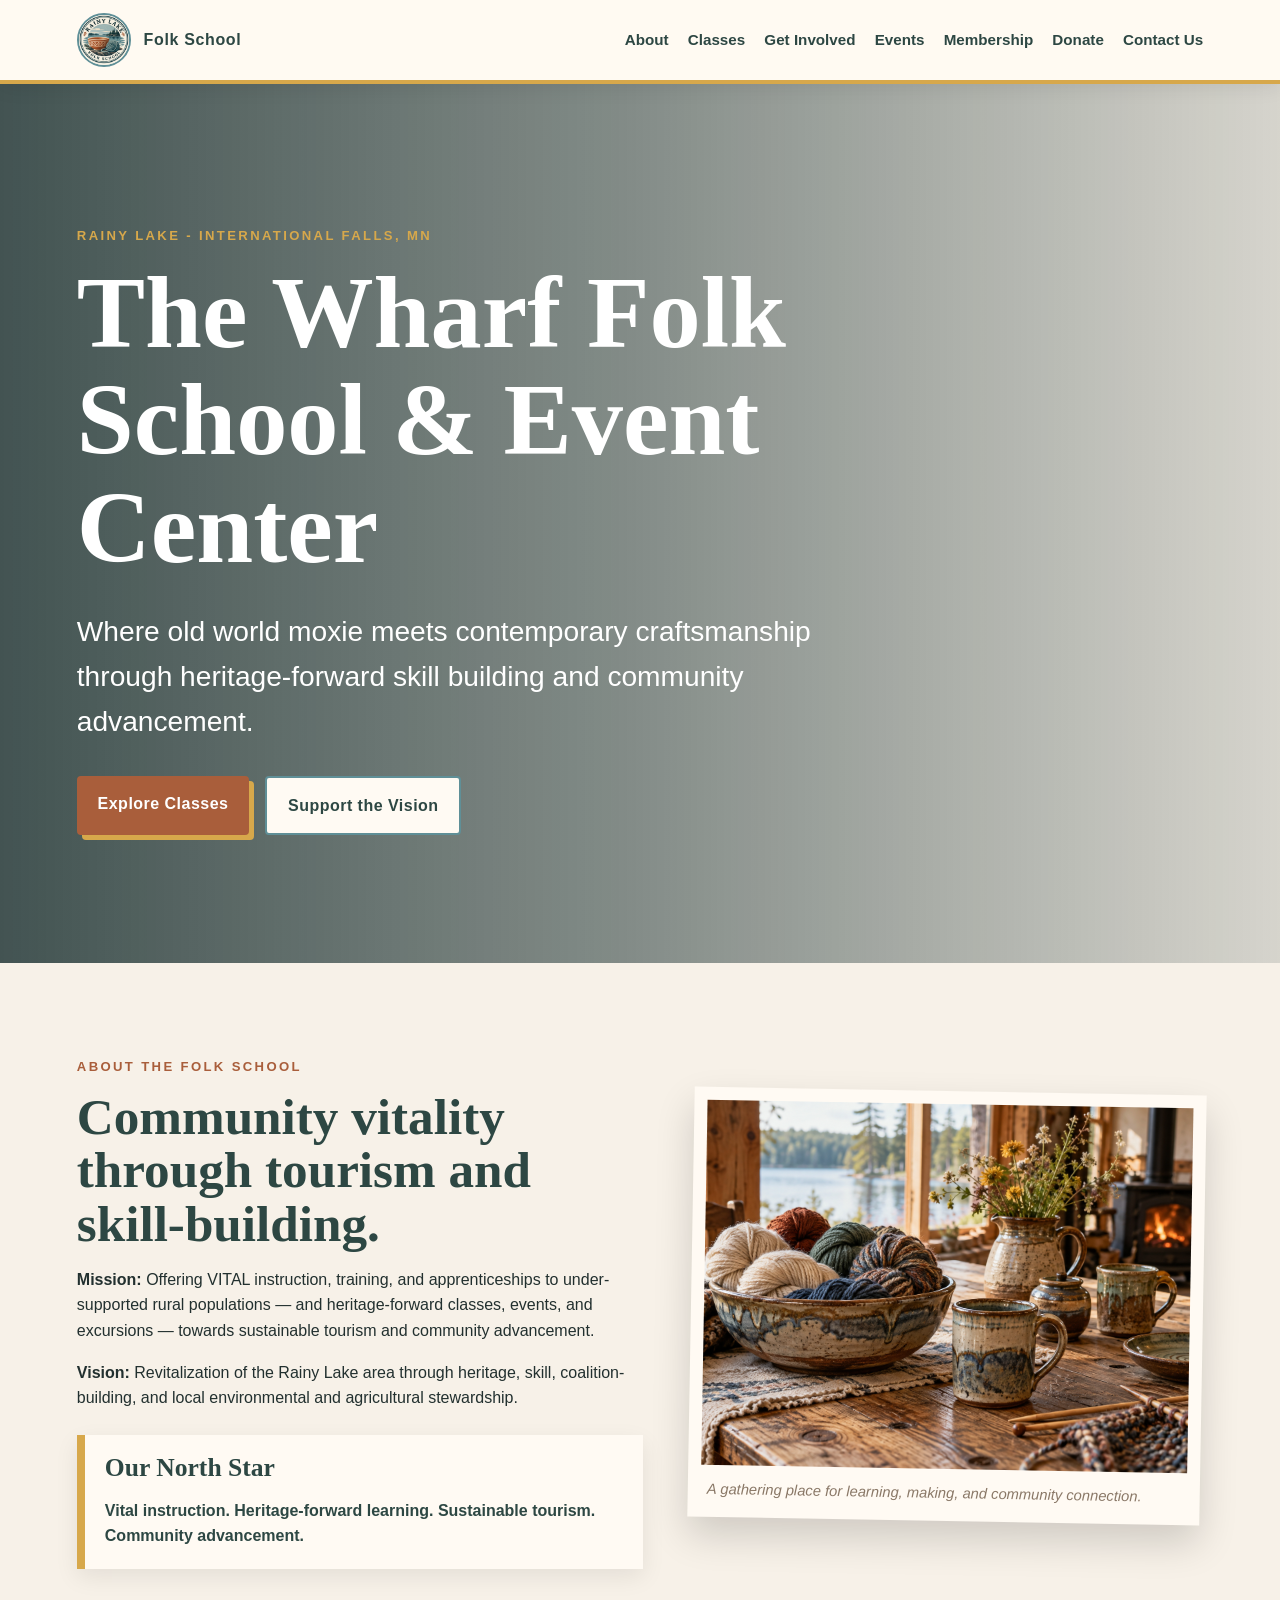
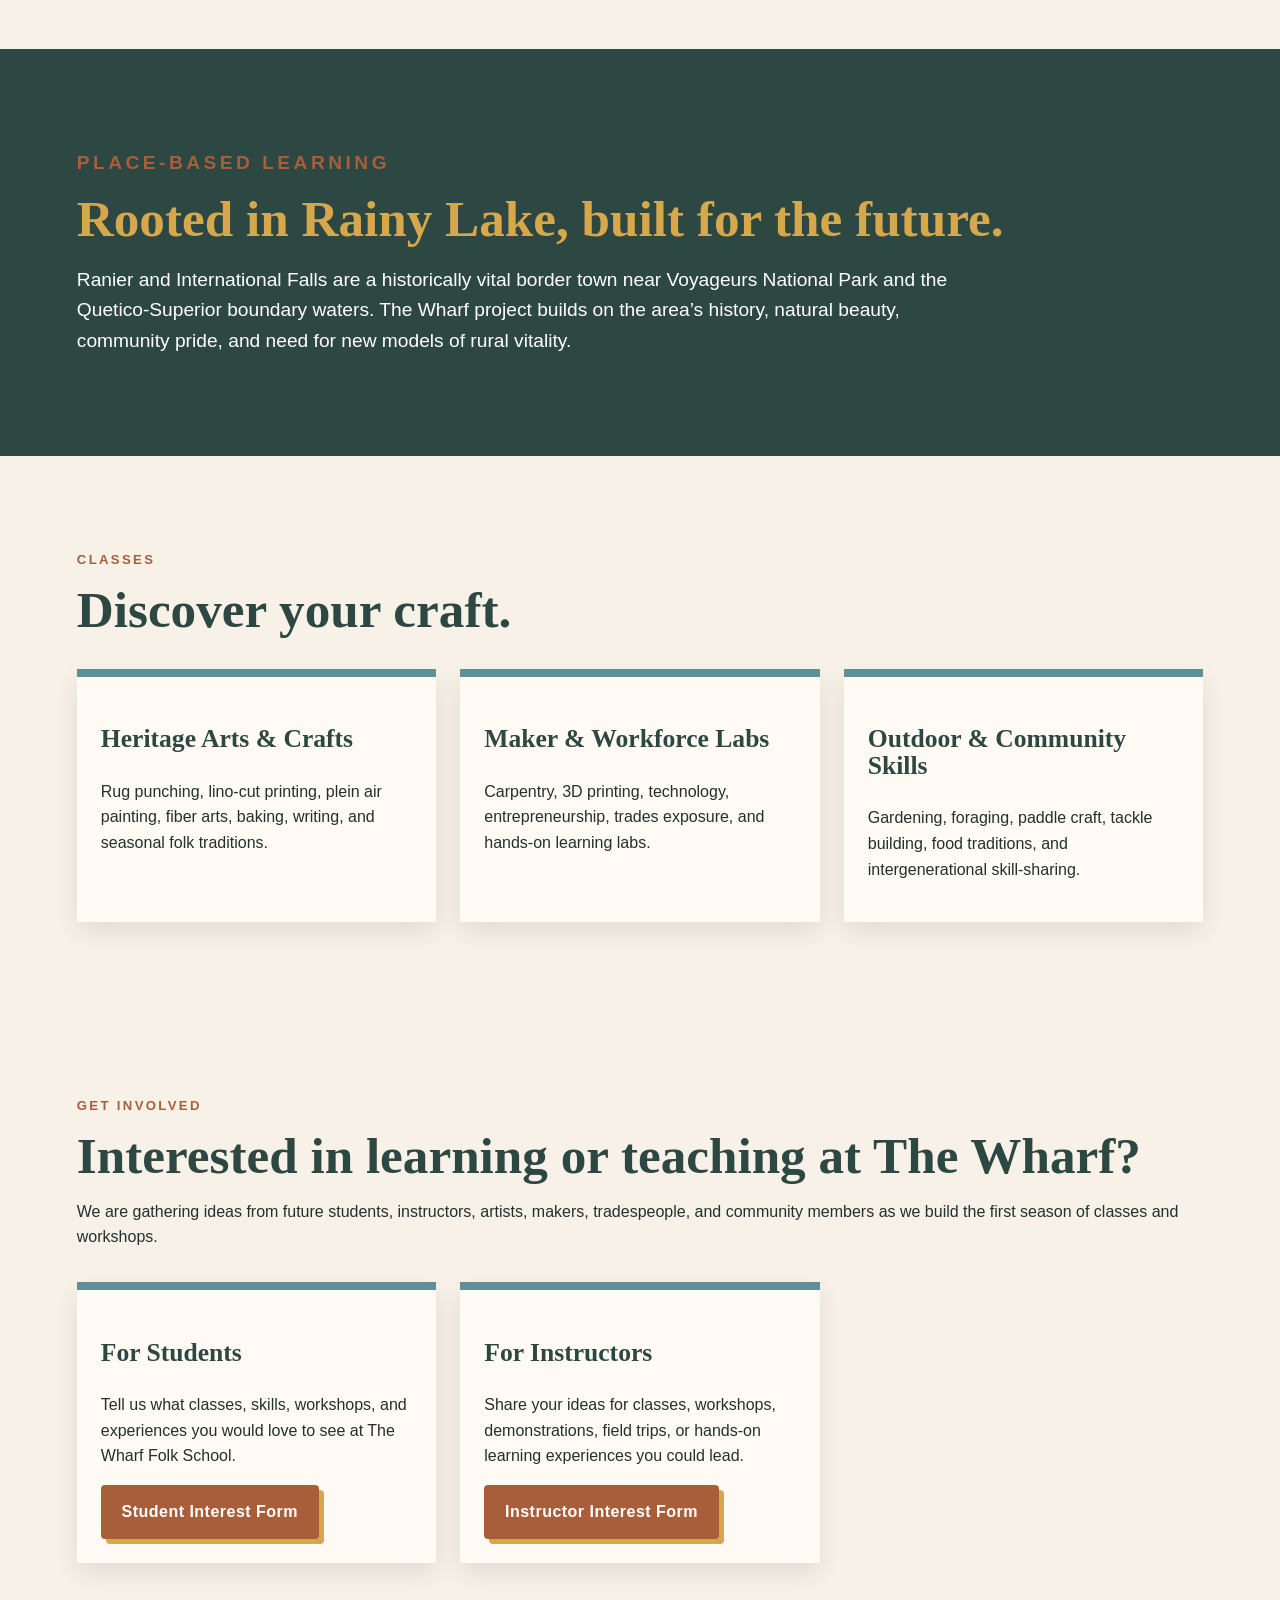
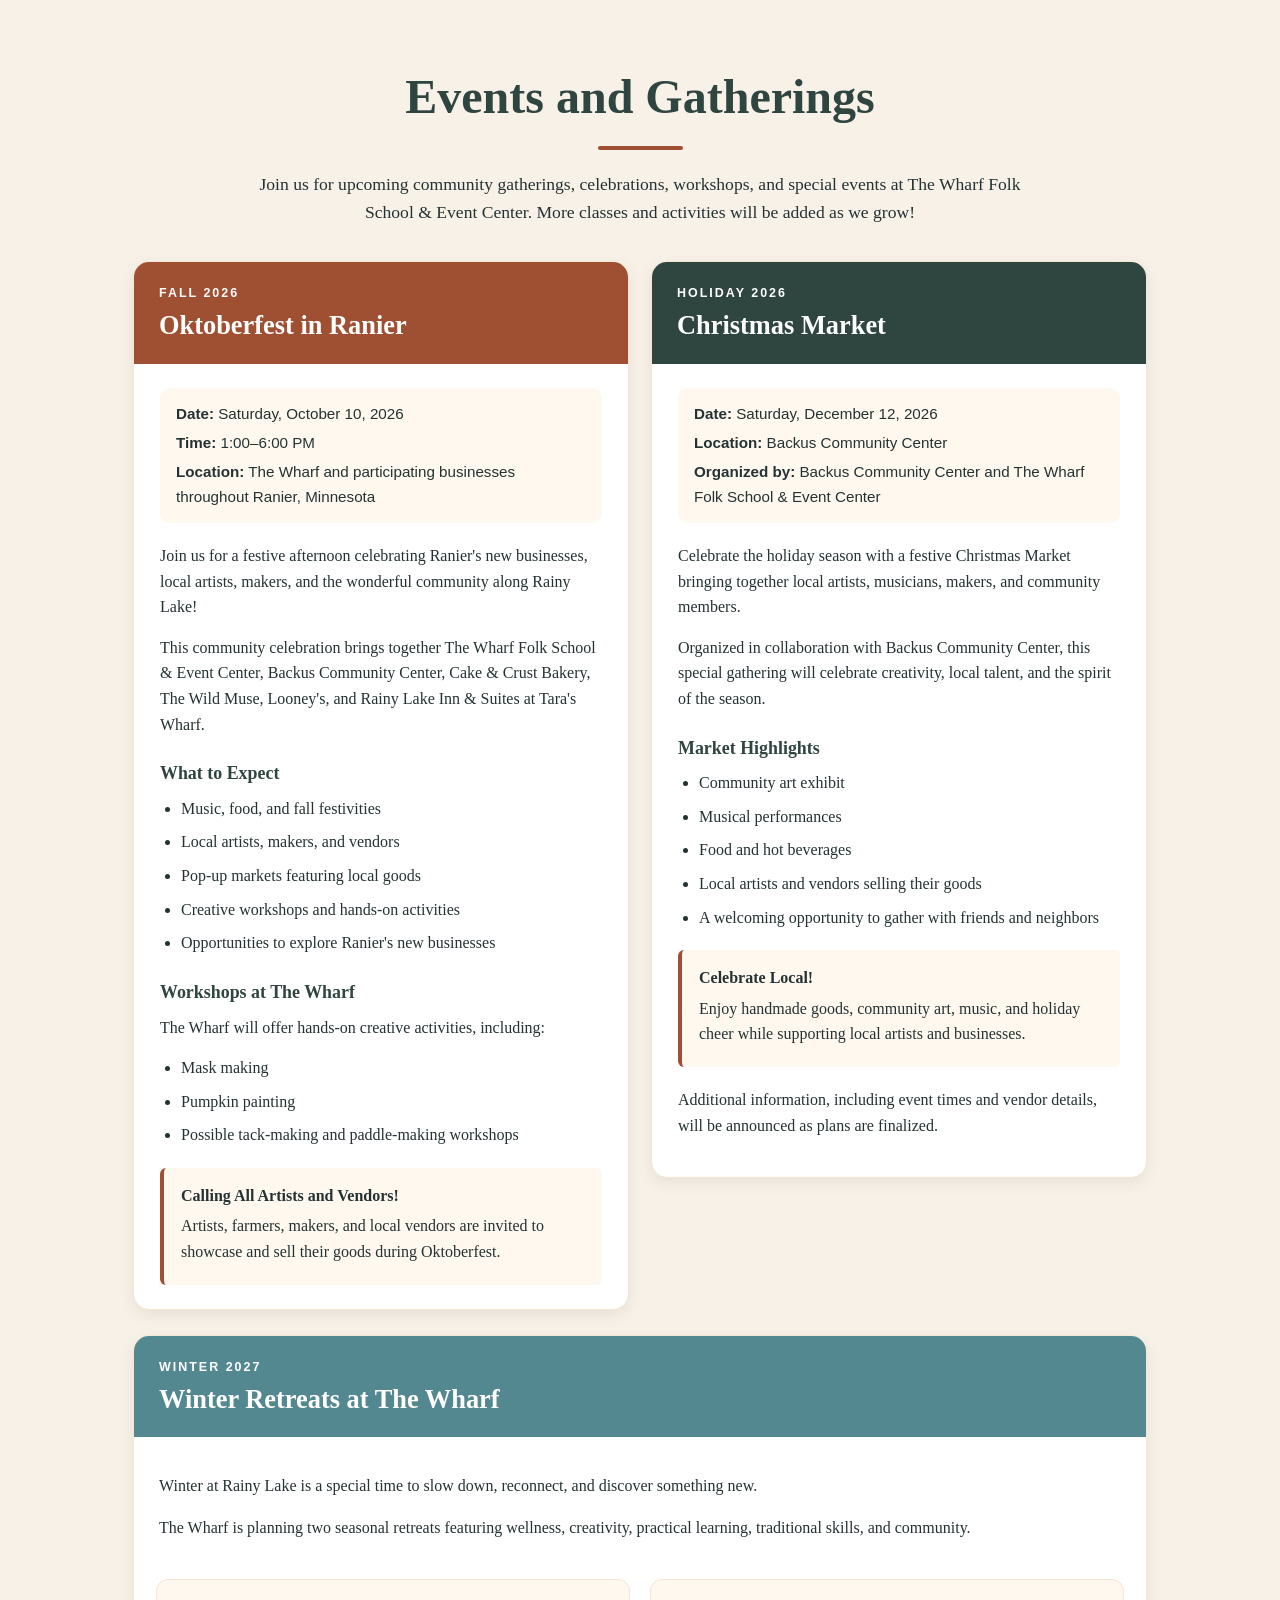
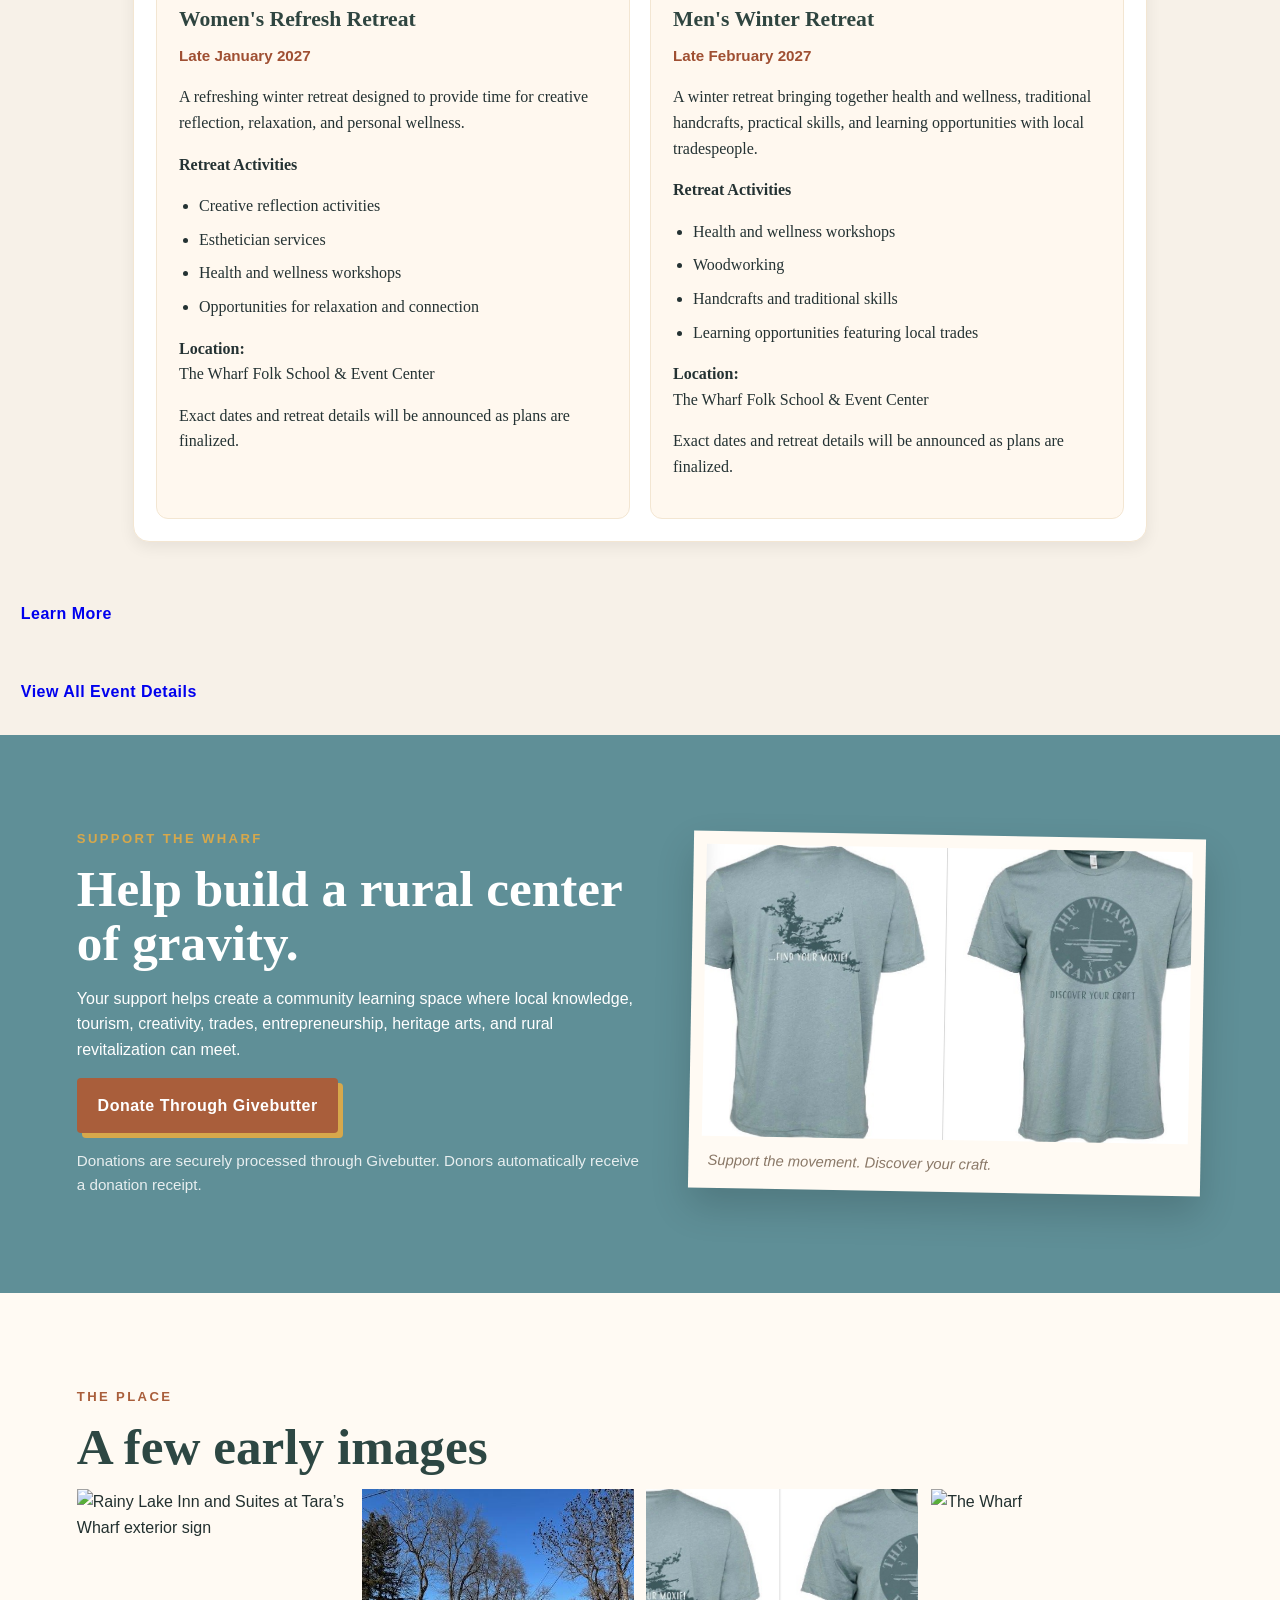
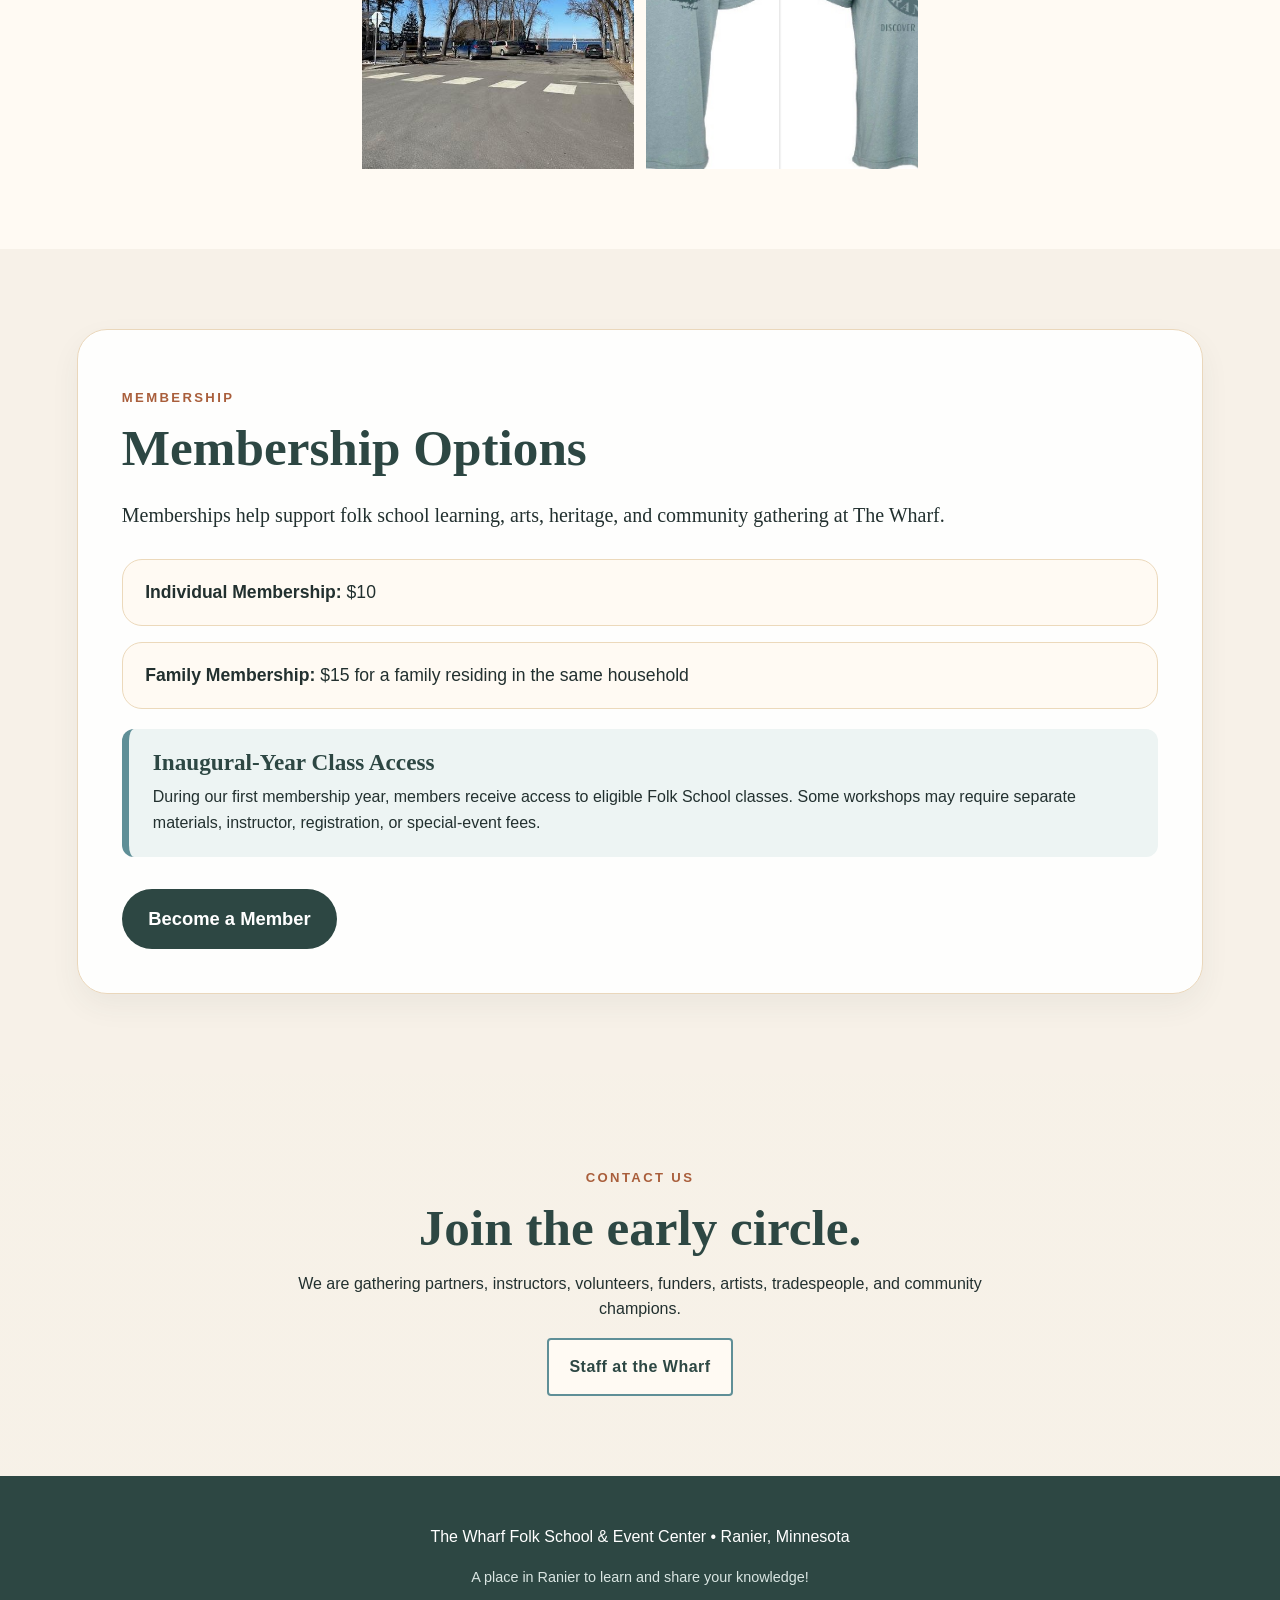
==== index.html @ 3eae4328 "Rename 'Calendar' link to 'Events'" ====
<!DOCTYPE html>
<html lang="en">
<head>
  <meta charset="UTF-8" />
  <meta name="viewport" content="width=device-width, initial-scale=1.0" />
  <title>The Wharf Folk School & Event Center</title>
  <link rel="stylesheet" href="style.css" />
</head>
<body>
  <header class="site-header">
    <a class="brand" href="#home">
      <img src="Folk-School-Rainy-Lake.png" alt="The Wharf Folk School." />
      <span>Folk School</span>
    </a>
    <nav aria-label="Main navigation">
      <a href="#about">About</a>
      <a href="#classes">Classes</a>
      <a href="#interest">Get Involved</a>
      <a href="#calendar">Events</a>
      <a href="#membership">Membership</a>
      <a href="#donate">Donate</a>
      <a href="#contact">Contact Us</a>
    </nav>
  </header>

  <main id="home">
    <section class="hero">
      <div class="hero-content">
        <p class="eyebrow">Rainy Lake - International Falls, MN</p>
        <h1>The Wharf Folk School & Event Center</h1>
        <p class="lead">Where old world moxie meets contemporary craftsmanship through heritage-forward skill building and community advancement.</p>
        <div class="button-row">
          <a class="button primary" href="#classes">Explore Classes</a>
          <a class="button secondary" href="#donate">Support the Vision</a>
        </div>
      </div>
    </section>

    <section id="about" class="section split">
      <div>
        <p class="eyebrow">About The Folk School</p>
        <h2>Community vitality through tourism and skill-building.</h2>
        <p><strong>Mission:</strong> Offering VITAL instruction, training, and apprenticeships to under-supported rural populations — and heritage-forward classes, events, and excursions — towards sustainable tourism and community advancement.</p>
        <p><strong>Vision:</strong> Revitalization of the Rainy Lake area through heritage, skill, coalition-building, and local environmental and agricultural stewardship.</p>
        <div class="mission-card">
          <h3>Our North Star</h3>
          <p>Vital instruction. Heritage-forward learning. Sustainable tourism. Community advancement.</p>
        </div>
      </div>
      <figure class="image-card">
        <img src="front-page-yarn-pottery-handcarvedtable.png" alt="Yarn, ceramics, and hand carved crafts." />
        <figcaption>A gathering place for learning, making, and community connection.</figcaption>
      </figure>
    </section>
    <section class="section story">
      <p class="eyebrow">Place-Based Learning</p>
      <h2>Rooted in Rainy Lake, built for the future.</h2>
      <p>Ranier and International Falls are a historically vital border town near Voyageurs National Park and the Quetico-Superior boundary waters. The Wharf project builds on the area’s history, natural beauty, community pride, and need for new models of rural vitality.</p>
    </section>
    <section id="classes" class="section">
      <p class="eyebrow">Classes</p>
      <h2>Discover your craft.</h2>
      <div class="card-grid">
        <article class="card"><h3>Heritage Arts & Crafts</h3><p>Rug punching, lino-cut printing, plein air painting, fiber arts, baking, writing, and seasonal folk traditions.</p></article>
        <article class="card"><h3>Maker & Workforce Labs</h3><p>Carpentry, 3D printing, technology, entrepreneurship, trades exposure, and hands-on learning labs.</p></article>
        <article class="card"><h3>Outdoor & Community Skills</h3><p>Gardening, foraging, paddle craft, tackle building, food traditions, and intergenerational skill-sharing.</p></article>
      </div>
    </section>
<section id="interest" class="section interest-section">
  <p class="eyebrow">Get Involved</p>
  <h2>Interested in learning or teaching at The Wharf?</h2>
  <p>
    We are gathering ideas from future students, instructors, artists,
    makers, tradespeople, and community members as we build the first season
    of classes and workshops.
  </p>
  <div class="card-grid">
    <article class="card">
      <h3>For Students</h3>
      <p>
        Tell us what classes, skills, workshops, and experiences you would
        love to see at The Wharf Folk School.
      </p>
      <a class="button primary"
         href="https://docs.google.com/forms/d/e/1FAIpQLSfvXxqktuRZGdBOfD-G-N0SKaWm3zEuI-e3hDFnpyWUJoV1Lw/viewform?usp=header"
         target="_blank"
         rel="noopener noreferrer">
         Student Interest Form
      </a>
    </article>
    <article class="card">
      <h3>For Instructors</h3>
      <p>
        Share your ideas for classes, workshops, demonstrations, field trips,
        or hands-on learning experiences you could lead.
      </p>
      <a class="button primary"
         href="https://docs.google.com/forms/d/e/1FAIpQLSezL335xC9eQWQxarJCr5Ko3RS6vTCxIyxV5tVE_op8BSA0WQ/viewform?usp=header"
         target="_blank"
         rel="noopener noreferrer">
         Instructor Interest Form
      </a>
    </article>
  </div>
</section>
   
<!-- ==========================================
     THE WHARF - EVENTS AND GATHERINGS
     Complete self-contained section
========================================== -->

<div id="wharf-events">

<style>

#wharf-events {
    --green: #2f4540;
    --teal: #548891;
    --rust: #9f4f32;
    --cream: #fff8ef;
    --sand: #f3e6d2;
    --ink: #243233;

    max-width: 1050px;
    width: 100%;
    margin: 0 auto;
    padding: 25px 18px 45px;
    box-sizing: border-box;

    font-family: Georgia, "Times New Roman", serif;
    color: var(--ink);
    line-height: 1.6;
}

#wharf-events *,
#wharf-events *::before,
#wharf-events *::after {
    box-sizing: border-box;
}

/* PAGE HEADING */

#wharf-events .events-intro {
    text-align: center;
    max-width: 800px;
    margin: 0 auto 35px;
}

#wharf-events .events-intro h2 {
    font-size: clamp(2rem, 5vw, 3rem);
    color: var(--green);
    margin: 0 0 12px;
    line-height: 1.2;
}

#wharf-events .events-intro p {
    font-size: 1.1rem;
    margin: 0 auto;
}

#wharf-events .accent-line {
    width: 85px;
    height: 4px;
    background: var(--rust);
    border-radius: 5px;
    margin: 20px auto;
}

/* EVENT GRID */

#wharf-events .events-grid {
    display: grid;
    grid-template-columns: repeat(2, minmax(0, 1fr));
    gap: 22px;
    align-items: start;
}

/* EVENT CARDS */

#wharf-events .event-card {
    background: #ffffff;
    border: 1px solid var(--sand);
    border-radius: 16px;
    overflow: hidden;
    box-shadow: 0 5px 16px rgba(0,0,0,0.07);
    min-width: 0;
}

#wharf-events .event-header {
    padding: 22px 25px;
    color: #ffffff;
}

#wharf-events .event-header p {
    font-family: Arial, sans-serif;
    font-size: .78rem;
    text-transform: uppercase;
    letter-spacing: 2px;
    font-weight: bold;
    margin: 0 0 6px;
    color: #ffffff;
}

#wharf-events .event-header h3 {
    color: #ffffff;
    font-size: 1.65rem;
    line-height: 1.2;
    margin: 0;
}

#wharf-events .fall {
    background: var(--rust);
}

#wharf-events .holiday {
    background: var(--green);
}

#wharf-events .winter {
    background: var(--teal);
}

#wharf-events .event-content {
    padding: 24px 26px;
}

#wharf-events .event-content p {
    margin: 0 0 15px;
}

#wharf-events .event-content h4 {
    color: var(--green);
    font-size: 1.12rem;
    margin: 22px 0 8px;
}

#wharf-events .event-content ul {
    padding-left: 21px;
    margin: 8px 0 18px;
}

#wharf-events .event-content li {
    margin-bottom: 8px;
}

/* DATE AND LOCATION */

#wharf-events .event-details {
    background: var(--cream);
    padding: 14px 16px;
    border-radius: 10px;
    margin-bottom: 20px;
    font-family: Arial, sans-serif;
    font-size: .95rem;
}

#wharf-events .event-details p {
    margin: 0 0 5px;
}

#wharf-events .event-details p:last-child {
    margin-bottom: 0;
}

/* SPECIAL NOTICES */

#wharf-events .event-note {
    background: var(--cream);
    border-left: 4px solid var(--rust);
    padding: 15px 17px;
    margin-top: 20px;
    border-radius: 6px;
}

#wharf-events .event-note p {
    margin: 5px 0;
}

/* WINTER RETREATS */

#wharf-events .winter-section {
    margin-top: 25px;
}

#wharf-events .retreat-intro {
    padding: 20px 25px 0;
}

#wharf-events .retreat-grid {
    display: grid;
    grid-template-columns: repeat(2, minmax(0, 1fr));
    gap: 20px;
    padding: 22px;
}

#wharf-events .retreat-card {
    background: var(--cream);
    border-radius: 12px;
    padding: 22px;
    border: 1px solid var(--sand);
}

#wharf-events .retreat-card h4 {
    font-size: 1.35rem;
    color: var(--green);
    margin: 0 0 8px;
}

#wharf-events .retreat-date {
    font-family: Arial, sans-serif;
    font-weight: bold;
    color: var(--rust);
    font-size: .95rem;
    margin-bottom: 15px;
}

#wharf-events .retreat-card ul {
    padding-left: 20px;
}

#wharf-events .retreat-card li {
    margin-bottom: 8px;
}

/* MOBILE */

@media (max-width: 760px) {

    #wharf-events {
        padding: 18px 12px 35px;
    }

    #wharf-events .events-grid,
    #wharf-events .retreat-grid {
        grid-template-columns: 1fr;
    }

    #wharf-events .event-content {
        padding: 20px;
    }

    #wharf-events .event-header {
        padding: 20px;
    }

    #wharf-events .retreat-grid {
        padding: 16px;
    }

    #wharf-events .retreat-intro {
        padding: 20px 20px 0;
    }
}

</style>

<!-- =====================================
     INTRODUCTION
===================================== -->
<div class="events-intro">
<h2>Events and Gatherings</h2>
<div class="accent-line"></div>
<p>
Join us for upcoming community gatherings, celebrations,
workshops, and special events at The Wharf Folk School
&amp; Event Center. More classes and activities will be
added as we grow!
</p>
</div>
<!-- =====================================
     FALL AND CHRISTMAS EVENTS
===================================== -->
<div class="events-grid">
<!-- OKTOBERFEST -->
<article class="event-card">
<div class="event-header fall">
<p>Fall 2026</p>
<h3>Oktoberfest in Ranier</h3>
</div>
<div class="event-content">
<div class="event-details">
<p><strong>Date:</strong> Saturday, October 10, 2026</p>
<p><strong>Time:</strong> 1:00–6:00 PM</p>
<p><strong>Location:</strong> The Wharf and participating businesses throughout Ranier, Minnesota</p>
</div>
<p>
Join us for a festive afternoon celebrating Ranier's
new businesses, local artists, makers, and the
wonderful community along Rainy Lake!
</p>
<p>
This community celebration brings together The Wharf
Folk School &amp; Event Center, Backus Community Center,
Cake &amp; Crust Bakery, The Wild Muse, Looney's,
and Rainy Lake Inn &amp; Suites at Tara's Wharf.
</p>
<h4>What to Expect</h4>
<ul>
<li>Music, food, and fall festivities</li>
<li>Local artists, makers, and vendors</li>
<li>Pop-up markets featuring local goods</li>
<li>Creative workshops and hands-on activities</li>
<li>Opportunities to explore Ranier's new businesses</li>
</ul>
<h4>Workshops at The Wharf</h4>
<p>
The Wharf will offer hands-on creative activities,
including:
</p>
<ul>
<li>Mask making</li>
<li>Pumpkin painting</li>
<li>Possible tack-making and paddle-making workshops</li>
</ul>
<div class="event-note">
<strong>Calling All Artists and Vendors!</strong>
<p>
Artists, farmers, makers, and local vendors are invited
to showcase and sell their goods during Oktoberfest.
</p>
</div>
</div>
</article>
<!-- CHRISTMAS MARKET -->
<article class="event-card">
<div class="event-header holiday">
<p>Holiday 2026</p>
<h3>Christmas Market</h3>
</div>
<div class="event-content">
<div class="event-details">
<p><strong>Date:</strong> Saturday, December 12, 2026</p>
<p><strong>Location:</strong> Backus Community Center</p>
<p><strong>Organized by:</strong> Backus Community Center and The Wharf Folk School &amp; Event Center</p>
</div>
<p>
Celebrate the holiday season with a festive Christmas
Market bringing together local artists, musicians,
makers, and community members.
</p>
<p>
Organized in collaboration with Backus Community Center,
this special gathering will celebrate creativity,
local talent, and the spirit of the season.
</p>
<h4>Market Highlights</h4>
<ul>
<li>Community art exhibit</li>
<li>Musical performances</li>
<li>Food and hot beverages</li>
<li>Local artists and vendors selling their goods</li>
<li>A welcoming opportunity to gather with friends and neighbors</li>
</ul>
<div class="event-note">
<strong>Celebrate Local!</strong>
<p>
Enjoy handmade goods, community art, music, and
holiday cheer while supporting local artists and
businesses.
</p>
</div>
<p style="margin-top:20px;">
Additional information, including event times and
vendor details, will be announced as plans are finalized.
</p>
</div>
</article>
</div>
<!-- =====================================
     WINTER RETREATS
===================================== -->
<div class="winter-section">
<article class="event-card">
<div class="event-header winter">
<p>Winter 2027</p>
<h3>Winter Retreats at The Wharf</h3>
</div>
<div class="retreat-intro">
<p>
Winter at Rainy Lake is a special time to slow down,
reconnect, and discover something new.
</p>
<p>
The Wharf is planning two seasonal retreats featuring
wellness, creativity, practical learning, traditional
skills, and community.
</p>
</div>
<div class="retreat-grid">
<!-- WOMEN'S RETREAT -->
<div class="retreat-card">
<h4>Women's Refresh Retreat</h4>
<div class="retreat-date">
Late January 2027
</div>
<p>
A refreshing winter retreat designed to provide
time for creative reflection, relaxation, and
personal wellness.
</p>
<strong>Retreat Activities</strong>
<ul>
<li>Creative reflection activities</li>
<li>Esthetician services</li>
<li>Health and wellness workshops</li>
<li>Opportunities for relaxation and connection</li>
</ul>
<p>
<strong>Location:</strong><br>
The Wharf Folk School &amp; Event Center
</p>
<p>
Exact dates and retreat details will be announced
as plans are finalized.
</p>
</div>
<!-- MEN'S RETREAT -->
<div class="retreat-card">
<h4>Men's Winter Retreat</h4>
<div class="retreat-date">
Late February 2027
</div>
<p>
A winter retreat bringing together health and
wellness, traditional handcrafts, practical
skills, and learning opportunities with local
tradespeople.
</p>

<strong>Retreat Activities</strong>

<ul>
<li>Health and wellness workshops</li>
<li>Woodworking</li>
<li>Handcrafts and traditional skills</li>
<li>Learning opportunities featuring local trades</li>
</ul>
<p>
<strong>Location:</strong><br>
The Wharf Folk School &amp; Event Center
</p>

<p>
Exact dates and retreat details will be announced
as plans are finalized.
</p>
</div>
</div>
</article>
</div>
</div>
<!-- END WHARF EVENTS -->


        <a class="button" href="events.html">
          Learn More
        </a>
      </article>

    </div>

  </div>
</section>

  </div>

  <p style="margin-top: 1.5rem;">
    <a class="button" href="events.html">
      View All Event Details
    </a>
  </p>
</section>

   <section id="donate" class="section donate">
  <div class="donate-content">

    <p class="eyebrow">Support The Wharf</p>

    <h2>Help build a rural center of gravity.</h2>

    <p>
      Your support helps create a community learning space where local knowledge,
      tourism, creativity, trades, entrepreneurship, heritage arts, and rural revitalization can meet.
    </p>

    <a class="button primary"
       href="https://givebutter.com/launch-the-wharf-folk-school-and-event-center-fvzush"
       target="_blank"
       rel="noopener noreferrer">
       Donate Through Givebutter
    </a>

    <p style="margin-top:16px; font-size:0.95rem; opacity:0.85;">
      Donations are securely processed through Givebutter.
      Donors automatically receive a donation receipt.
    </p>

  </div>
      <figure class="image-card small">
        <img src="wharf-shirt.jpg" alt="The Wharf at Ranier shirt with Discover Your Craft design" />
        <figcaption>Support the movement. Discover your craft.</figcaption>
      </figure>
    </section>

    <section class="section gallery">
      <p class="eyebrow">The Place</p>
      <h2>A few early images</h2>
      <div class="gallery-grid">
        <img src="wharf-sign-entry.jpg" alt="Rainy Lake Inn and Suites at Tara’s Wharf exterior sign" />
        <img src="slide-image-3.jpg" alt="The Wharf at Ranier front entrance and round sign" />
        <img src="slide-image-2.jpg" alt="The Wharf lake view" />
        <img src="slide-image-12.jpg" alt="The Wharf" />
      </div>
    </section>
<section id="membership" class="section membership-section">
  <div class="membership-inner">

    <p class="eyebrow">Membership</p>

    <h2>Membership Options</h2>

    <p class="membership-intro">
      Memberships help support folk school learning, arts, heritage,
      and community gathering at The Wharf.
    </p>

    <div class="membership-options">

      <div class="membership-option">
        <p>
          <strong>Individual Membership:</strong> $10
        </p>
      </div>

      <div class="membership-option">
        <p>
          <strong>Family Membership:</strong> $15 for a family residing
          in the same household
        </p>
      </div>

    </div>

    <div class="membership-benefit">
      <h3>Inaugural-Year Class Access</h3>

      <p>
        During our first membership year, members receive access to eligible
        Folk School classes. Some workshops may require separate materials,
        instructor, registration, or special-event fees.
      </p>
    </div>

    <a
      class="membership-button"
      href="https://www.zeffy.com/en-US/ticketing/the-wharf-folk-school-and-event-centers-memberships"
      target="_blank"
      rel="noopener noreferrer">
      Become a Member
    </a>

  </div>
</section>
    <section id="contact" class="section contact">
      <p class="eyebrow">Contact Us</p>
      <h2>Join the early circle.</h2>
      <p>We are gathering partners, instructors, volunteers, funders, artists, tradespeople, and community champions.</p>
      <a class="button secondary" href="mailto:marnieatthewharf@gmail.com">Staff at the Wharf <marnieatthewharf@gmail.com></a>
    </section>
  </main>

  <footer>
    <p>The Wharf Folk School & Event Center • Ranier, Minnesota</p>
    <p class="fine-print">A place in Ranier to learn and share your knowledge!</p>
  </footer>
</body>
</html>
---- style.css ----
:root {
  --lake: #5f8f97; --lake-dark: #2d4743; --cream: #f7f1e8; --paper: #fffaf3;
  --driftwood: #8a7867; --rust: #a95e3b; --gold: #d7a84b; --ink: #22302f;
}
* { box-sizing: border-box; }
html { scroll-behavior: smooth; }
body { margin: 0; color: var(--ink); background: var(--cream); font-family: Arial, Helvetica, sans-serif; line-height: 1.6; }
h1, h2, h3 { font-family: Georgia, "Times New Roman", serif; line-height: 1.05; }
h1 { font-size: clamp(3rem, 8vw, 6.8rem); margin: 0 0 1rem; }
h2 { font-size: clamp(2.2rem, 4vw, 4rem); color: var(--lake-dark); margin: 0 0 1rem; }
h3 { font-size: 1.6rem; color: var(--lake-dark); }
img { max-width: 100%; display: block; }
.site-header { position: sticky; top: 0; z-index: 10; background: rgba(255,250,243,.96); border-bottom: 4px solid var(--gold); display: flex; justify-content: space-between; align-items: center; padding: .8rem 6vw; box-shadow: 0 4px 18px rgba(0,0,0,.08); }
.brand { display: flex; align-items: center; gap: .8rem; color: var(--lake-dark); font-weight: 800; text-decoration: none; letter-spacing: .04em; }
.brand img { width: 54px; height: 54px; border-radius: 50%; object-fit: cover; border: 2px solid var(--lake); }
nav { display: flex; gap: 1.2rem; flex-wrap: wrap; justify-content: flex-end; }
nav a { color: var(--lake-dark); text-decoration: none; font-weight: 800; font-size: .95rem; }
nav a:hover { color: var(--rust); }
.hero { min-height: 78vh; display: flex; align-items: center; padding: 8rem 6vw; color: white; background: linear-gradient(90deg, rgba(27,49,49,.82), rgba(27,49,49,.52), rgba(27,49,49,.15)), url("images/wharf-sign-entry.jpg"); background-size: cover; background-position: center; }
.hero-content { max-width: 850px; }
.lead { font-size: clamp(1.25rem, 2.2vw, 2rem); max-width: 760px; }
.eyebrow { text-transform: uppercase; letter-spacing: .18em; color: var(--rust); font-weight: 900; font-size: .82rem; margin-bottom: .8rem; }
.hero .eyebrow { color: var(--gold); }
.button-row { display: flex; gap: 1rem; flex-wrap: wrap; margin-top: 2rem; }
.button { display: inline-block; padding: .9rem 1.3rem; border-radius: 4px; text-decoration: none; font-weight: 900; letter-spacing: .03em; }
.button.primary { color: white; background: var(--rust); box-shadow: 5px 5px 0 var(--gold); }
.button.secondary { color: var(--lake-dark); background: var(--paper); border: 2px solid var(--lake); }
.section { padding: 5rem 6vw; }
.split, .donate, .calendar-section { display: grid; grid-template-columns: 1.05fr .95fr; gap: 3rem; align-items: center; }
.story { background: var(--lake-dark); color: white; }
.story h2 { color: var(--gold); }
.story p { max-width: 900px; font-size: 1.2rem; }
.image-card { margin: 0; background: var(--paper); padding: .8rem; box-shadow: 0 18px 38px rgba(0,0,0,.16); transform: rotate(1deg); }
.image-card img { width: 100%; aspect-ratio: 4 / 3; object-fit: cover; }
.image-card figcaption { font-size: .92rem; padding: .8rem .4rem .2rem; color: var(--driftwood); font-style: italic; }
.image-card.small img { aspect-ratio: 5 / 3; }
.card-grid { display: grid; grid-template-columns: repeat(3, 1fr); gap: 1.5rem; margin-top: 2rem; }
.card { background: var(--paper); padding: 1.5rem; border-top: 8px solid var(--lake); box-shadow: 0 10px 25px rgba(0,0,0,.09); }
.calendar-section { background: #e7d8c2; }
.calendar-box { background: var(--paper); padding: 2rem; border-left: 10px solid var(--lake); }
.month { font-family: Georgia, "Times New Roman", serif; font-size: 2rem; color: var(--lake-dark); margin-top: 0; }
.calendar-box ul { list-style: none; padding: 0; }
.calendar-box li { margin: .8rem 0; }
.calendar-box span { display: inline-block; min-width: 86px; font-weight: 900; color: var(--rust); }
.donate { background: var(--lake); color: white; }
.donate h2 { color: white; }
.donate .eyebrow { color: var(--gold); }
.gallery { background: var(--paper); }
.gallery-grid { display: grid; grid-template-columns: repeat(4, 1fr); gap: .8rem; }
.gallery-grid img { width: 100%; height: 280px; object-fit: cover; }
.contact { text-align: center; background: linear-gradient(rgba(247,241,232,.92), rgba(247,241,232,.92)), url("images/wharf-front-door.jpg"); background-size: cover; background-position: center; }
.contact p { max-width: 700px; margin-left: auto; margin-right: auto; }
footer { background: var(--lake-dark); color: white; text-align: center; padding: 2rem 6vw; }
.fine-print { color: #d9e5e2; font-size: .9rem; }
@media (max-width: 850px) {
  .site-header, .split, .donate, .calendar-section { display: block; }
  nav { margin-top: 1rem; justify-content: flex-start; }
  .hero { min-height: 70vh; padding-top: 6rem; }
  .image-card { margin-top: 2rem; transform: none; }
  .card-grid, .gallery-grid { grid-template-columns: 1fr; }
  .gallery-grid img { height: auto; }
}

.mission-card {
  margin-top: 1.5rem;
  padding: 1.25rem;
  background: var(--paper);
  border-left: 8px solid var(--gold);
  box-shadow: 0 8px 22px rgba(0,0,0,.08);
}

.mission-card h3 {
  margin-top: 0;
  margin-bottom: .4rem;
}

.mission-card p {
  margin-bottom: 0;
  font-weight: 800;
  color: var(--lake-dark);
}
/* =========================================
   TARA'S WHARF LODGING SECTION
   ========================================= */

.stay-section {
  background: #f3f8f8;
}

.stay-heading {
  max-width: 900px;
  margin: 0 auto 2.5rem;
  text-align: center;
}

.stay-heading h2 {
  margin-top: 0.25rem;
}

.stay-lead {
  font-size: 1.15rem;
  line-height: 1.75;
}

/* Videos and brochure */

.stay-feature-layout {
  display: grid;
  grid-template-columns: minmax(0, 1.35fr) minmax(340px, 0.85fr);
  gap: 2rem;
  align-items: start;
}

.stay-video-grid {
  display: grid;
  grid-template-columns: repeat(2, minmax(0, 1fr));
  gap: 1.25rem;
}

.stay-video-card {
  background: #ffffff;
  padding: 1rem;
  border-top: 5px solid #5b8d96;
  border-radius: 12px;
  box-shadow: 0 7px 22px rgba(31, 60, 67, 0.12);
}

.stay-video-card h3 {
  margin: 0 0 0.85rem;
  color: #285b66;
  text-align: center;
}

.stay-video-card p {
  margin: 0.9rem 0 0;
  line-height: 1.6;
  font-style: italic;
}

/* Vertical YouTube Shorts */

.stay-video-frame {
  position: relative;
  width: 100%;
  aspect-ratio: 9 / 16;
  overflow: hidden;
  background: #183d45;
  border-radius: 9px;
}

.stay-video-frame iframe {
  position: absolute;
  inset: 0;
  width: 100%;
  height: 100%;
  border: 0;
}

/* Brochure */

.stay-brochure {
  margin: 0;
  padding: 0.75rem;
  background: #ffffff;
  border-radius: 12px;
  box-shadow: 0 7px 22px rgba(31, 60, 67, 0.14);
}

.stay-brochure img {
  display: block;
  width: 100%;
  height: auto;
  border-radius: 5px;
}

/* Three information cards */

.stay-highlights {
  display: grid;
  grid-template-columns: repeat(3, minmax(0, 1fr));
  gap: 1.25rem;
  margin: 2.5rem 0 2rem;
}

.stay-highlight {
  background: #ffffff;
  padding: 1.5rem;
  border-top: 5px solid #5b8d96;
  border-radius: 12px;
  box-shadow: 0 6px 18px rgba(31, 60, 67, 0.1);
}

.stay-highlight h3 {
  margin: 0 0 0.8rem;
  color: #285b66;
}

.stay-highlight p {
  margin-bottom: 0;
}

/* Buttons and reservation note */

.stay-buttons {
  justify-content: center;
  flex-wrap: wrap;
}

.reservation-note {
  margin: 1rem auto 0;
  max-width: 800px;
  text-align: center;
  font-size: 0.96rem;
  font-style: italic;
}

/* Tablet */

@media (max-width: 950px) {
  .stay-feature-layout {
    grid-template-columns: 1fr;
  }

  .stay-brochure {
    max-width: 650px;
    margin: 0 auto;
  }
}

/* Mobile */

@media (max-width: 700px) {
  .stay-video-grid,
  .stay-highlights {
    grid-template-columns: 1fr;
  }

  .stay-video-card {
    max-width: 430px;
    margin: 0 auto;
  }

  .stay-heading {
    text-align: left;
  }
}
/* =========================================
   MEMBERSHIP SECTION
   ========================================= */

.membership-section {
  padding: 5rem 6vw;
  background: var(--cream);
}

.membership-inner {
  max-width: 1200px;
  margin: 0 auto;
  padding: 2.75rem;
  background: rgba(255, 255, 255, 0.92);
  border: 1px solid #ead7bb;
  border-radius: 30px;
  box-shadow: 0 12px 30px rgba(45, 71, 67, 0.06);
}

.membership-inner h2 {
  margin-bottom: 1.5rem;
}

.membership-intro {
  margin-bottom: 1.75rem;
  font-family: Georgia, "Times New Roman", serif;
  font-size: 1.25rem;
}

.membership-options {
  display: grid;
  gap: 1rem;
}

.membership-option {
  padding: 1.15rem 1.4rem;
  background: var(--paper);
  border: 1px solid #ecd9bb;
  border-radius: 20px;
}

.membership-option p {
  margin: 0;
  font-size: 1.1rem;
}

.membership-benefit {
  margin-top: 1.25rem;
  padding: 1.35rem 1.5rem;
  background: #edf4f3;
  border-left: 7px solid var(--lake);
  border-radius: 12px;
}

.membership-benefit h3 {
  margin: 0 0 0.6rem;
  font-size: 1.45rem;
}

.membership-benefit p {
  margin: 0;
}

.membership-button {
  display: inline-block;
  margin-top: 2rem;
  padding: 0.95rem 1.65rem;
  color: white;
  background: var(--lake-dark);
  border-radius: 40px;
  font-size: 1.15rem;
  font-weight: 900;
  text-decoration: none;
}

.membership-button:hover,
.membership-button:focus {
  background: var(--rust);
  transform: translateY(-2px);
}

@media (max-width: 700px) {
  .membership-inner {
    padding: 1.5rem;
    border-radius: 20px;
  }

  .membership-button {
    display: block;
    width: 100%;
    text-align: center;
  }
}
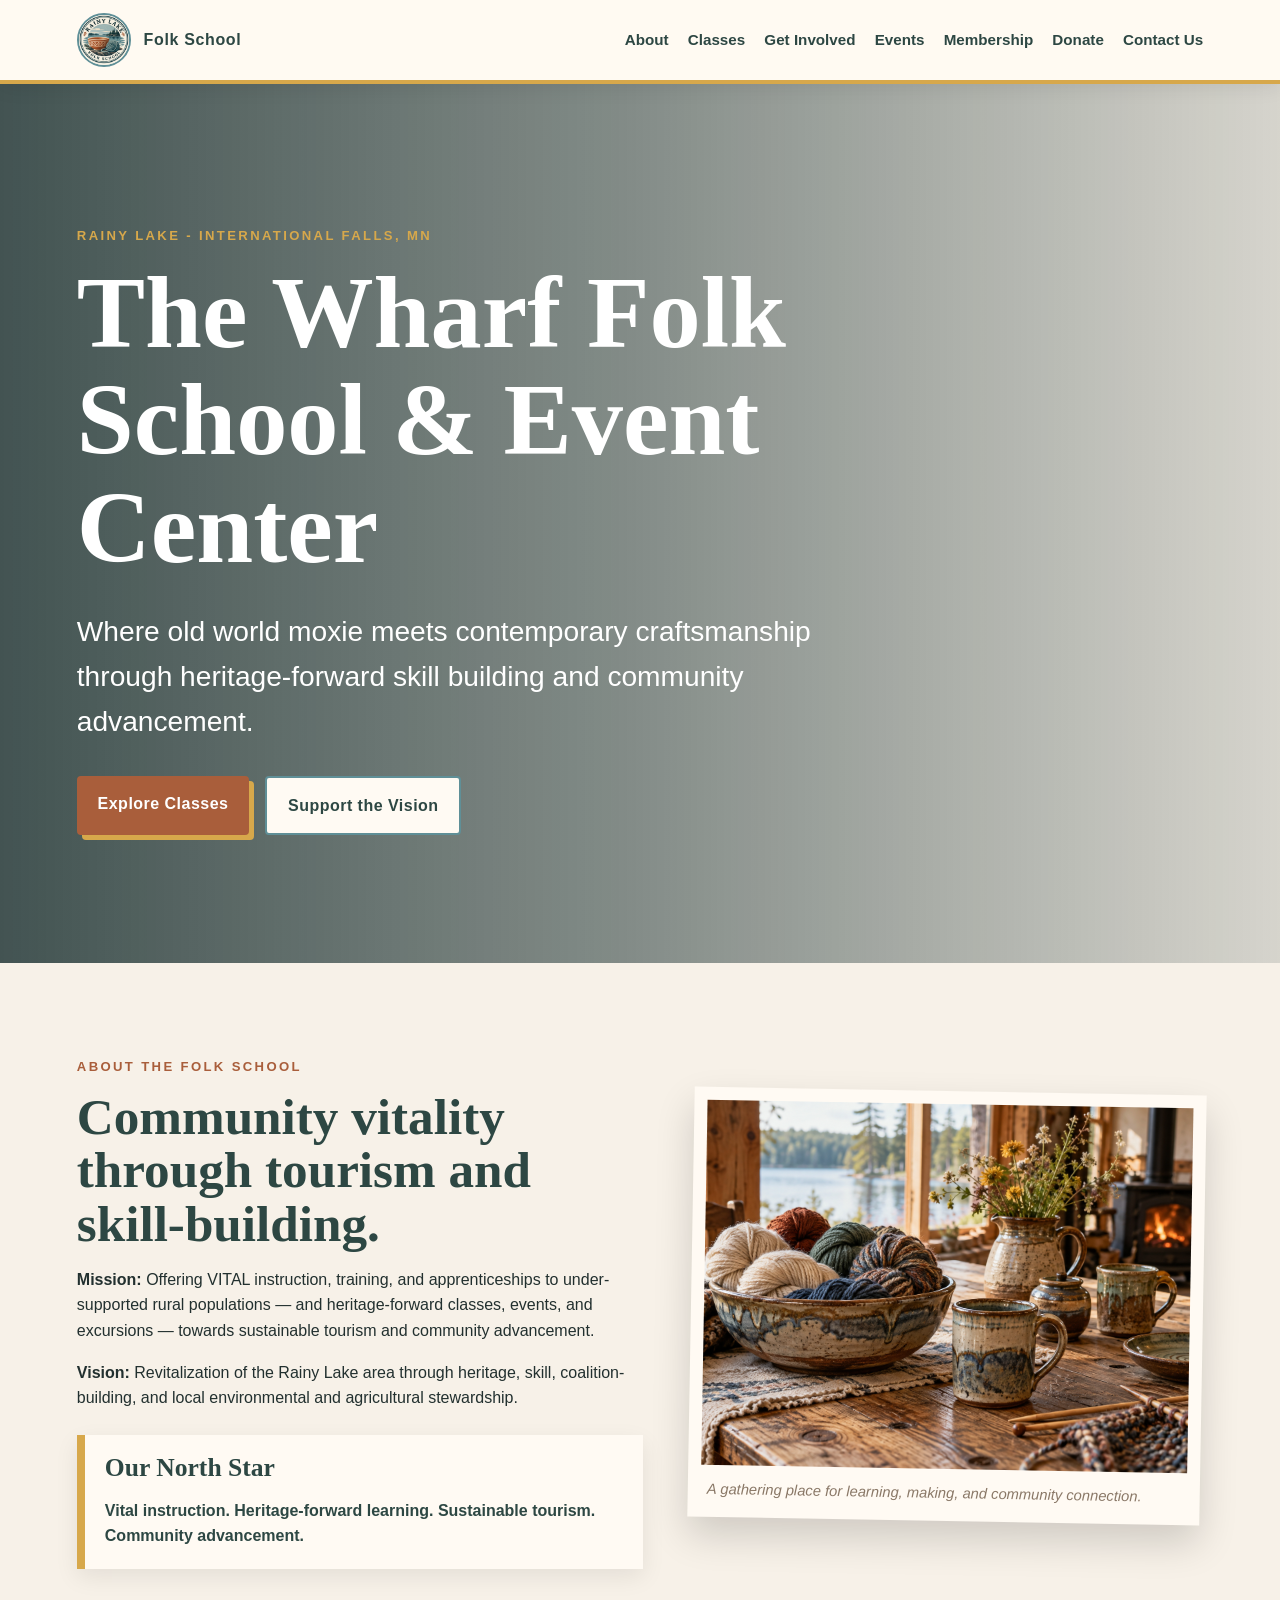
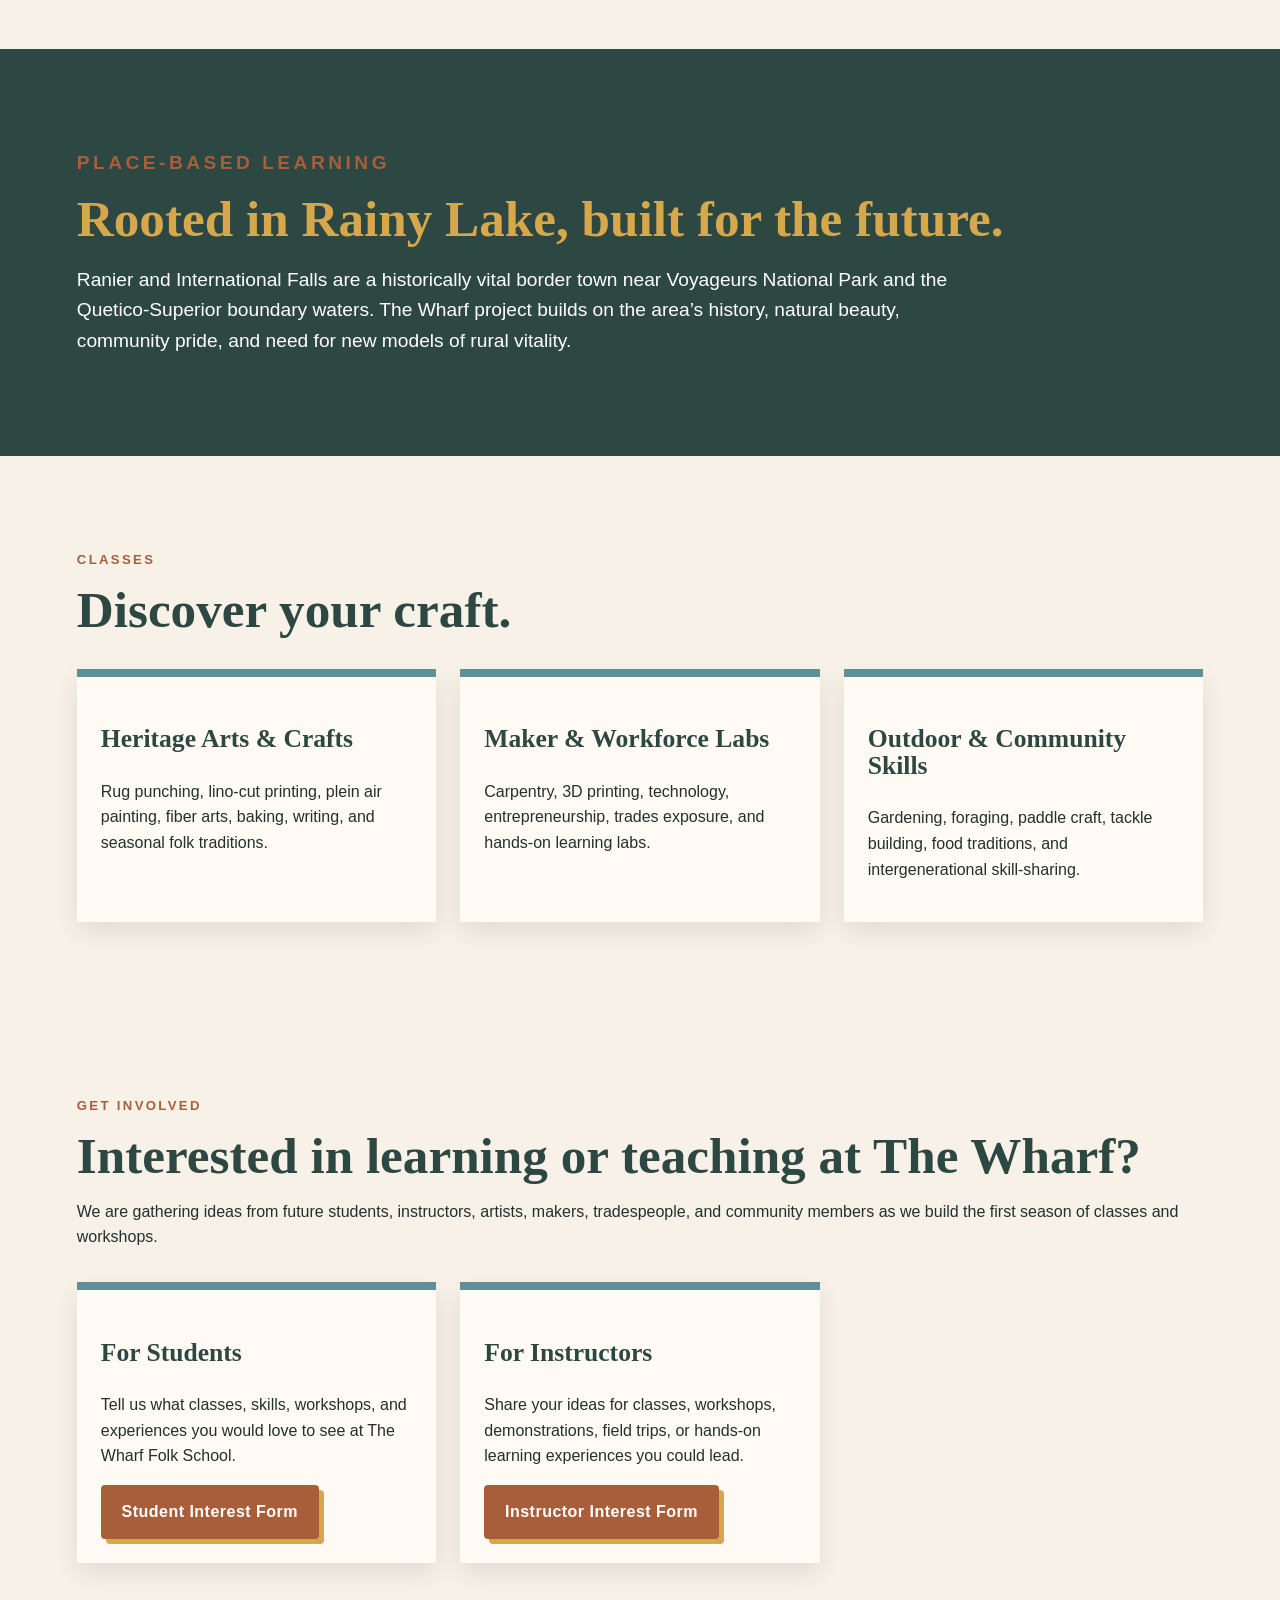
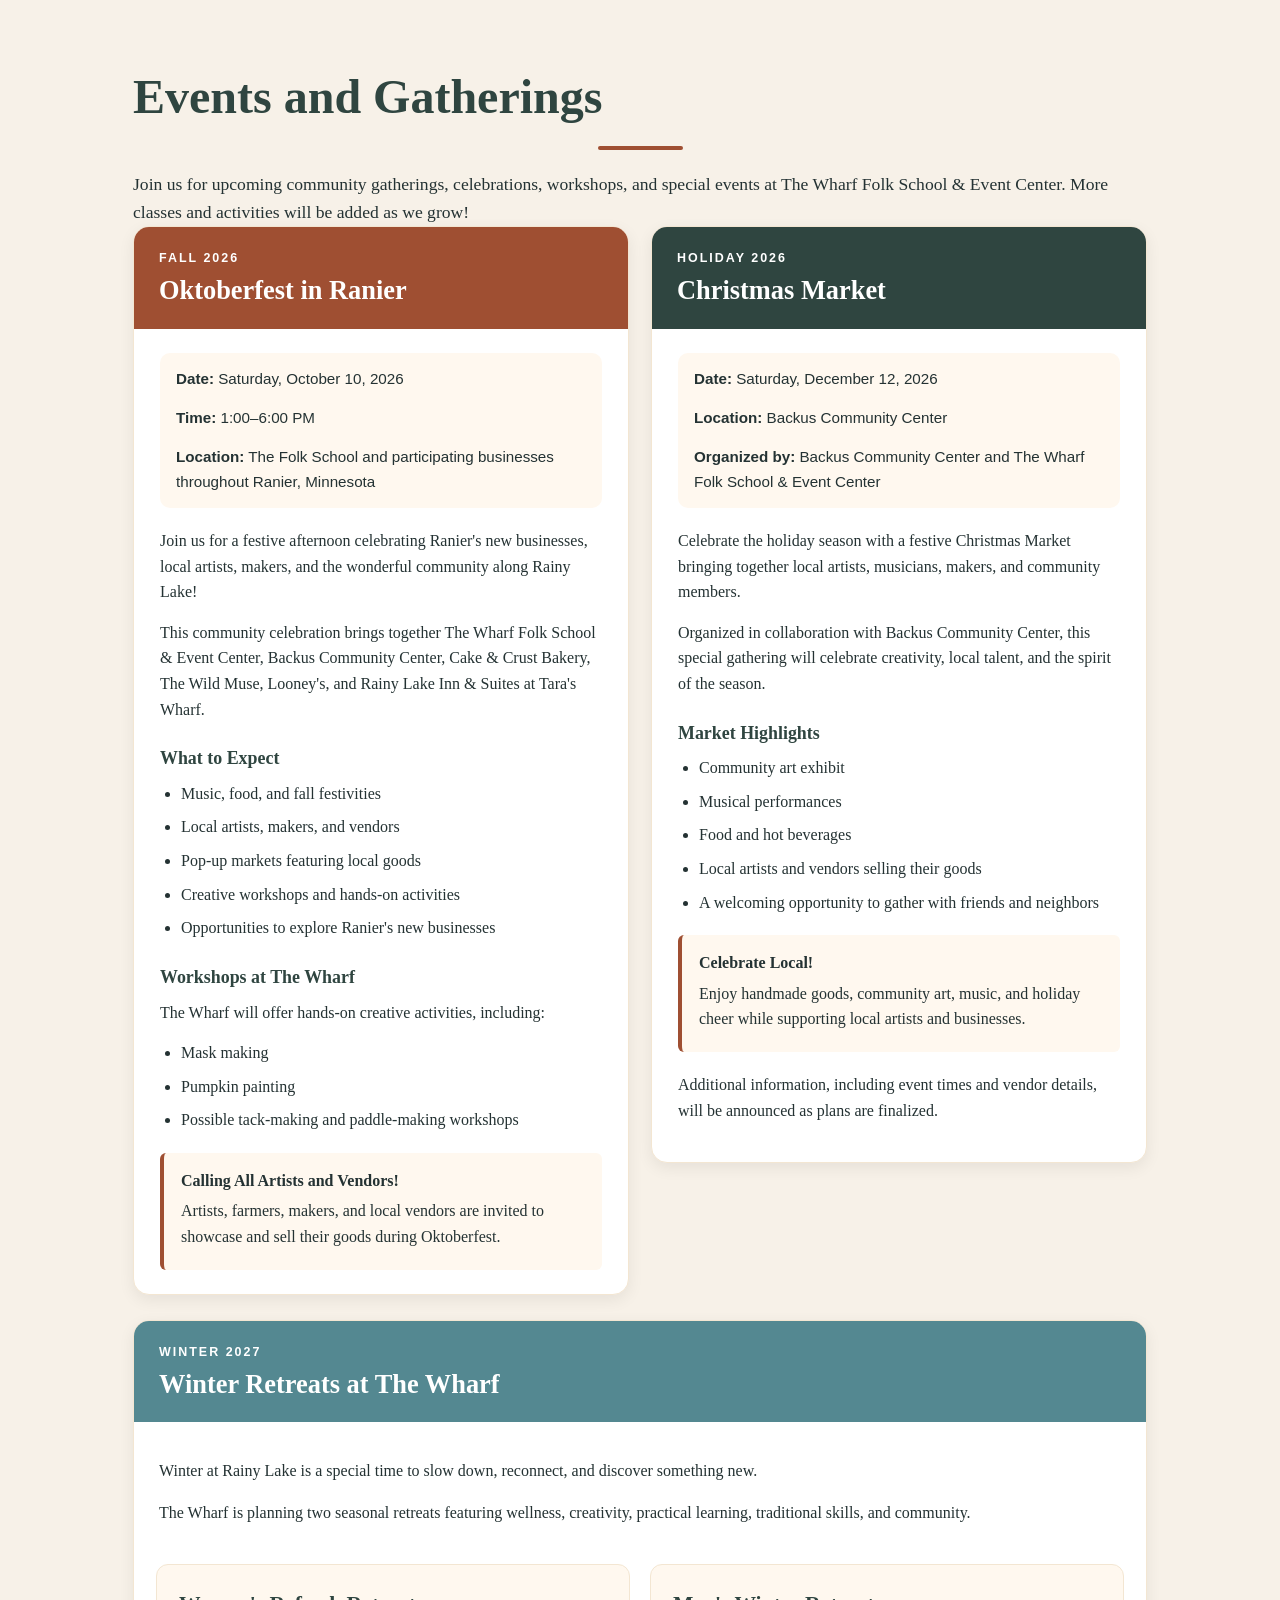
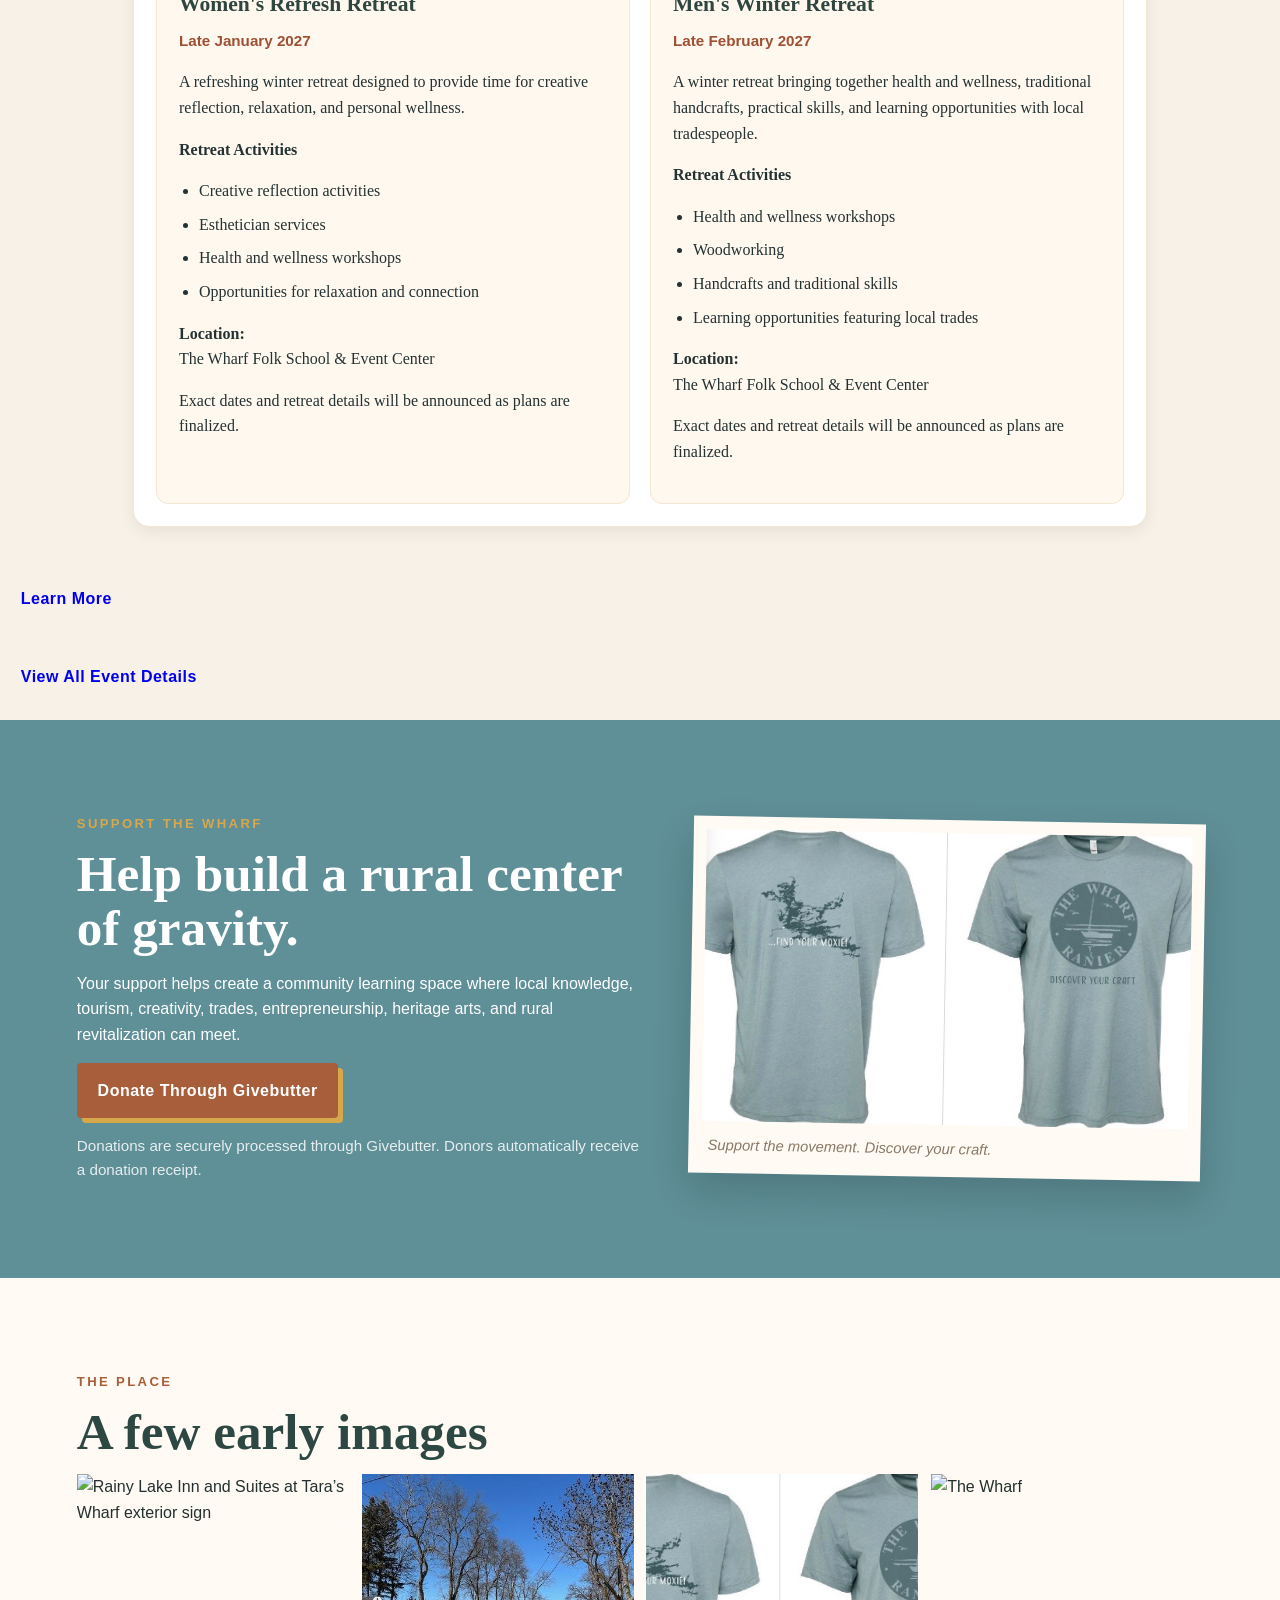
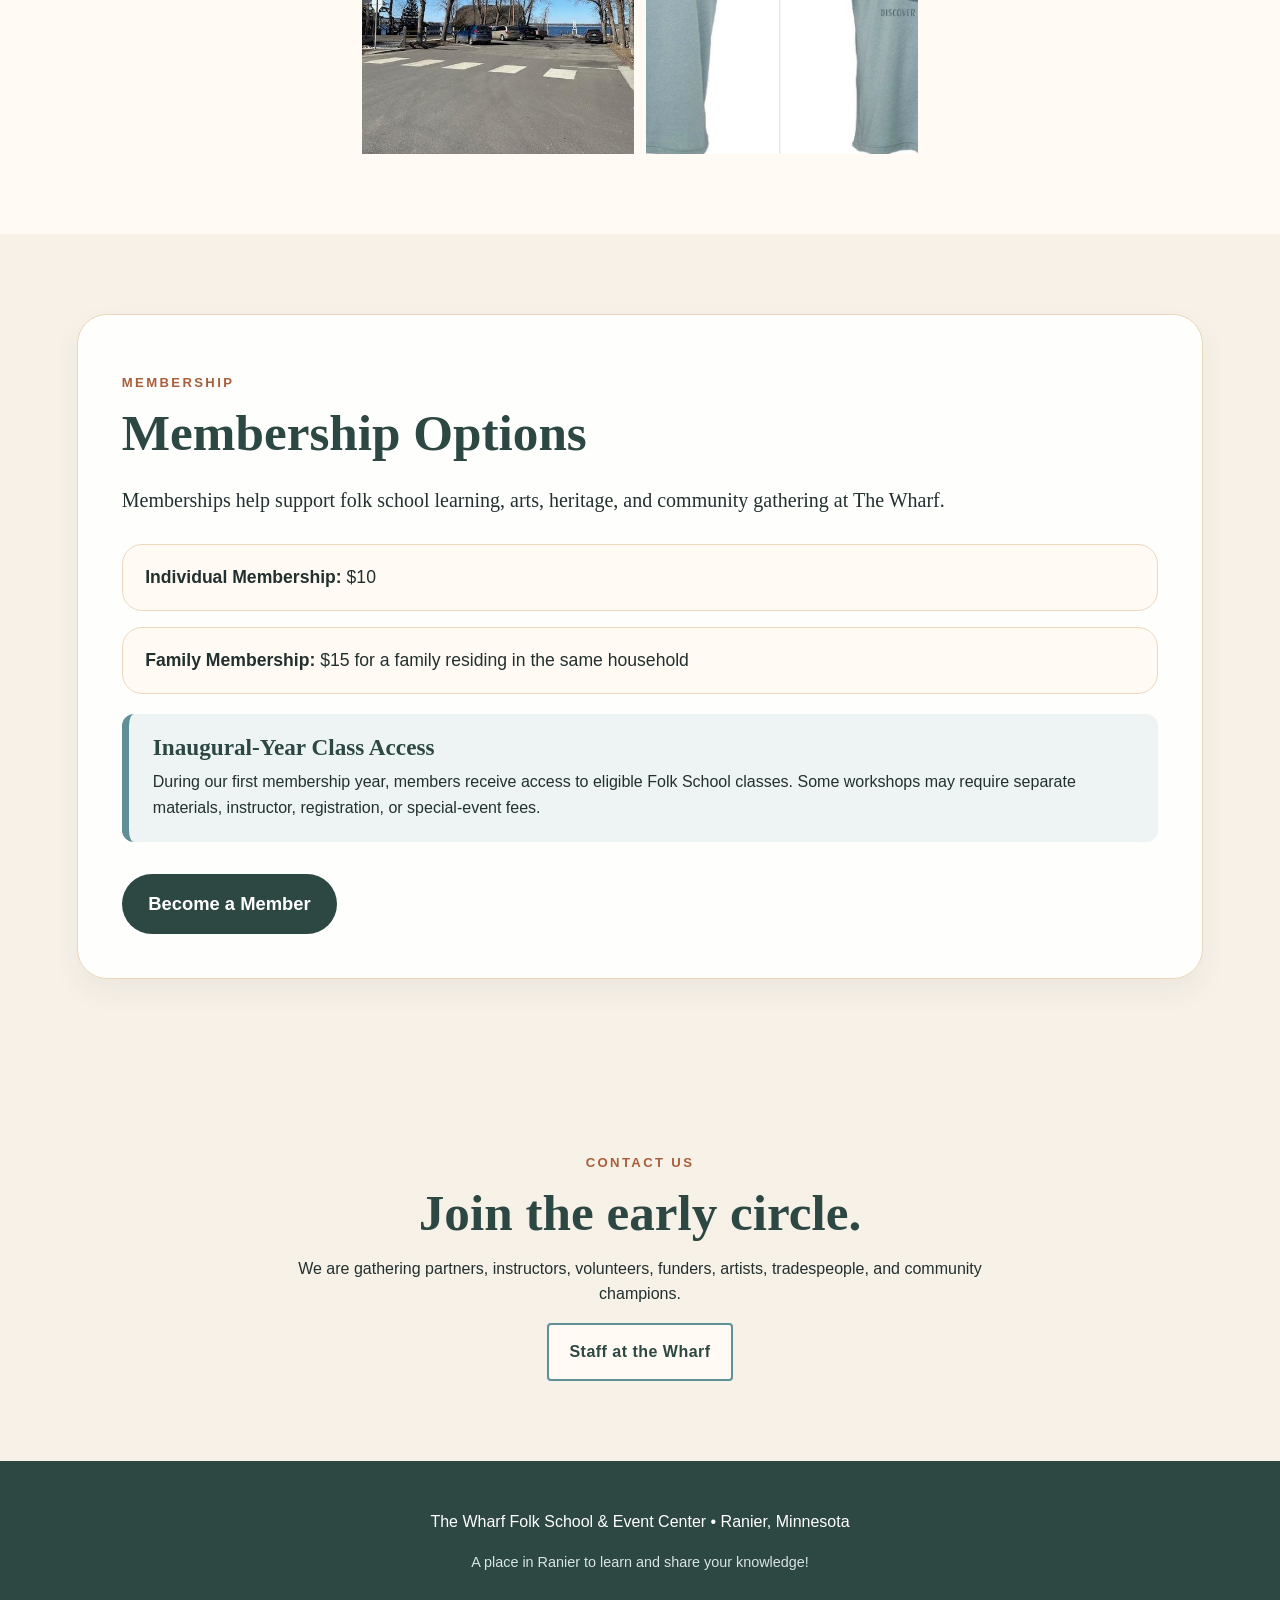
==== commit bb090d8a: "Rename CSS ID from 'wharf-events' to 'events' Updated CSS selectors to change 'wharf-events' to 'eve" ====
--- a/index.html
+++ b/index.html
@@ -109,11 +109,11 @@
      Complete self-contained section
 ========================================== -->
 
-<div id="wharf-events">
+<div id="events">
 
 <style>
 
-#wharf-events {
+#events {
     --green: #2f4540;
     --teal: #548891;
     --rust: #9f4f32;
@@ -132,33 +132,33 @@
     line-height: 1.6;
 }
 
-#wharf-events *,
-#wharf-events *::before,
-#wharf-events *::after {
+#events *,
+#events *::before,
+#events *::after {
     box-sizing: border-box;
 }
 
 /* PAGE HEADING */
 
-#wharf-events .events-intro {
+#vents .events-intro {
     text-align: center;
     max-width: 800px;
     margin: 0 auto 35px;
 }
 
-#wharf-events .events-intro h2 {
+#events .events-intro h2 {
     font-size: clamp(2rem, 5vw, 3rem);
     color: var(--green);
     margin: 0 0 12px;
     line-height: 1.2;
 }
 
-#wharf-events .events-intro p {
+#events .events-intro p {
     font-size: 1.1rem;
     margin: 0 auto;
 }
 
-#wharf-events .accent-line {
+#events .accent-line {
     width: 85px;
     height: 4px;
     background: var(--rust);
@@ -168,7 +168,7 @@
 
 /* EVENT GRID */
 
-#wharf-events .events-grid {
+#events .events-grid {
     display: grid;
     grid-template-columns: repeat(2, minmax(0, 1fr));
     gap: 22px;
@@ -177,7 +177,7 @@
 
 /* EVENT CARDS */
 
-#wharf-events .event-card {
+#events .event-card {
     background: #ffffff;
     border: 1px solid var(--sand);
     border-radius: 16px;
@@ -186,12 +186,12 @@
     min-width: 0;
 }
 
-#wharf-events .event-header {
+#events .event-header {
     padding: 22px 25px;
     color: #ffffff;
 }
 
-#wharf-events .event-header p {
+#events .event-header p {
     font-family: Arial, sans-serif;
     font-size: .78rem;
     text-transform: uppercase;
@@ -201,51 +201,51 @@
     color: #ffffff;
 }
 
-#wharf-events .event-header h3 {
+#events .event-header h3 {
     color: #ffffff;
     font-size: 1.65rem;
     line-height: 1.2;
     margin: 0;
 }
 
-#wharf-events .fall {
+#events .fall {
     background: var(--rust);
 }
 
-#wharf-events .holiday {
+#events .holiday {
     background: var(--green);
 }
 
-#wharf-events .winter {
+#events .winter {
     background: var(--teal);
 }
 
-#wharf-events .event-content {
+#events .event-content {
     padding: 24px 26px;
 }
 
-#wharf-events .event-content p {
+#events .event-content p {
     margin: 0 0 15px;
 }
 
-#wharf-events .event-content h4 {
+#events .event-content h4 {
     color: var(--green);
     font-size: 1.12rem;
     margin: 22px 0 8px;
 }
 
-#wharf-events .event-content ul {
+#events .event-content ul {
     padding-left: 21px;
     margin: 8px 0 18px;
 }
 
-#wharf-events .event-content li {
+#events .event-content li {
     margin-bottom: 8px;
 }
 
 /* DATE AND LOCATION */
 
-#wharf-events .event-details {
+#events .event-details {
     background: var(--cream);
     padding: 14px 16px;
     border-radius: 10px;
@@ -258,13 +258,13 @@
     margin: 0 0 5px;
 }
 
-#wharf-events .event-details p:last-child {
+#events .event-details p:last-child {
     margin-bottom: 0;
 }
 
 /* SPECIAL NOTICES */
 
-#wharf-events .event-note {
+#events .event-note {
     background: var(--cream);
     border-left: 4px solid var(--rust);
     padding: 15px 17px;
@@ -272,41 +272,41 @@
     border-radius: 6px;
 }
 
-#wharf-events .event-note p {
+#events .event-note p {
     margin: 5px 0;
 }
 
 /* WINTER RETREATS */
 
-#wharf-events .winter-section {
+#events .winter-section {
     margin-top: 25px;
 }
 
-#wharf-events .retreat-intro {
+#events .retreat-intro {
     padding: 20px 25px 0;
 }
 
-#wharf-events .retreat-grid {
+#events .retreat-grid {
     display: grid;
     grid-template-columns: repeat(2, minmax(0, 1fr));
     gap: 20px;
     padding: 22px;
 }
 
-#wharf-events .retreat-card {
+#events .retreat-card {
     background: var(--cream);
     border-radius: 12px;
     padding: 22px;
     border: 1px solid var(--sand);
 }
 
-#wharf-events .retreat-card h4 {
+#events .retreat-card h4 {
     font-size: 1.35rem;
     color: var(--green);
     margin: 0 0 8px;
 }
 
-#wharf-events .retreat-date {
+#events .retreat-date {
     font-family: Arial, sans-serif;
     font-weight: bold;
     color: var(--rust);
@@ -314,11 +314,11 @@
     margin-bottom: 15px;
 }
 
-#wharf-events .retreat-card ul {
+#events .retreat-card ul {
     padding-left: 20px;
 }
 
-#wharf-events .retreat-card li {
+#events .retreat-card li {
     margin-bottom: 8px;
 }
 
@@ -326,28 +326,28 @@
 
 @media (max-width: 760px) {
 
-    #wharf-events {
+    #events {
         padding: 18px 12px 35px;
     }
 
-    #wharf-events .events-grid,
-    #wharf-events .retreat-grid {
+    #events .events-grid,
+    #events .retreat-grid {
         grid-template-columns: 1fr;
     }
 
-    #wharf-events .event-content {
+    #events .event-content {
         padding: 20px;
     }
 
-    #wharf-events .event-header {
+    #events .event-header {
         padding: 20px;
     }
 
-    #wharf-events .retreat-grid {
+    #events .retreat-grid {
         padding: 16px;
     }
 
-    #wharf-events .retreat-intro {
+    #events .retreat-intro {
         padding: 20px 20px 0;
     }
 }
@@ -381,7 +381,7 @@
 <div class="event-details">
 <p><strong>Date:</strong> Saturday, October 10, 2026</p>
 <p><strong>Time:</strong> 1:00–6:00 PM</p>
-<p><strong>Location:</strong> The Wharf and participating businesses throughout Ranier, Minnesota</p>
+<p><strong>Location:</strong> The Folk School and participating businesses throughout Ranier, Minnesota</p>
 </div>
 <p>
 Join us for a festive afternoon celebrating Ranier's
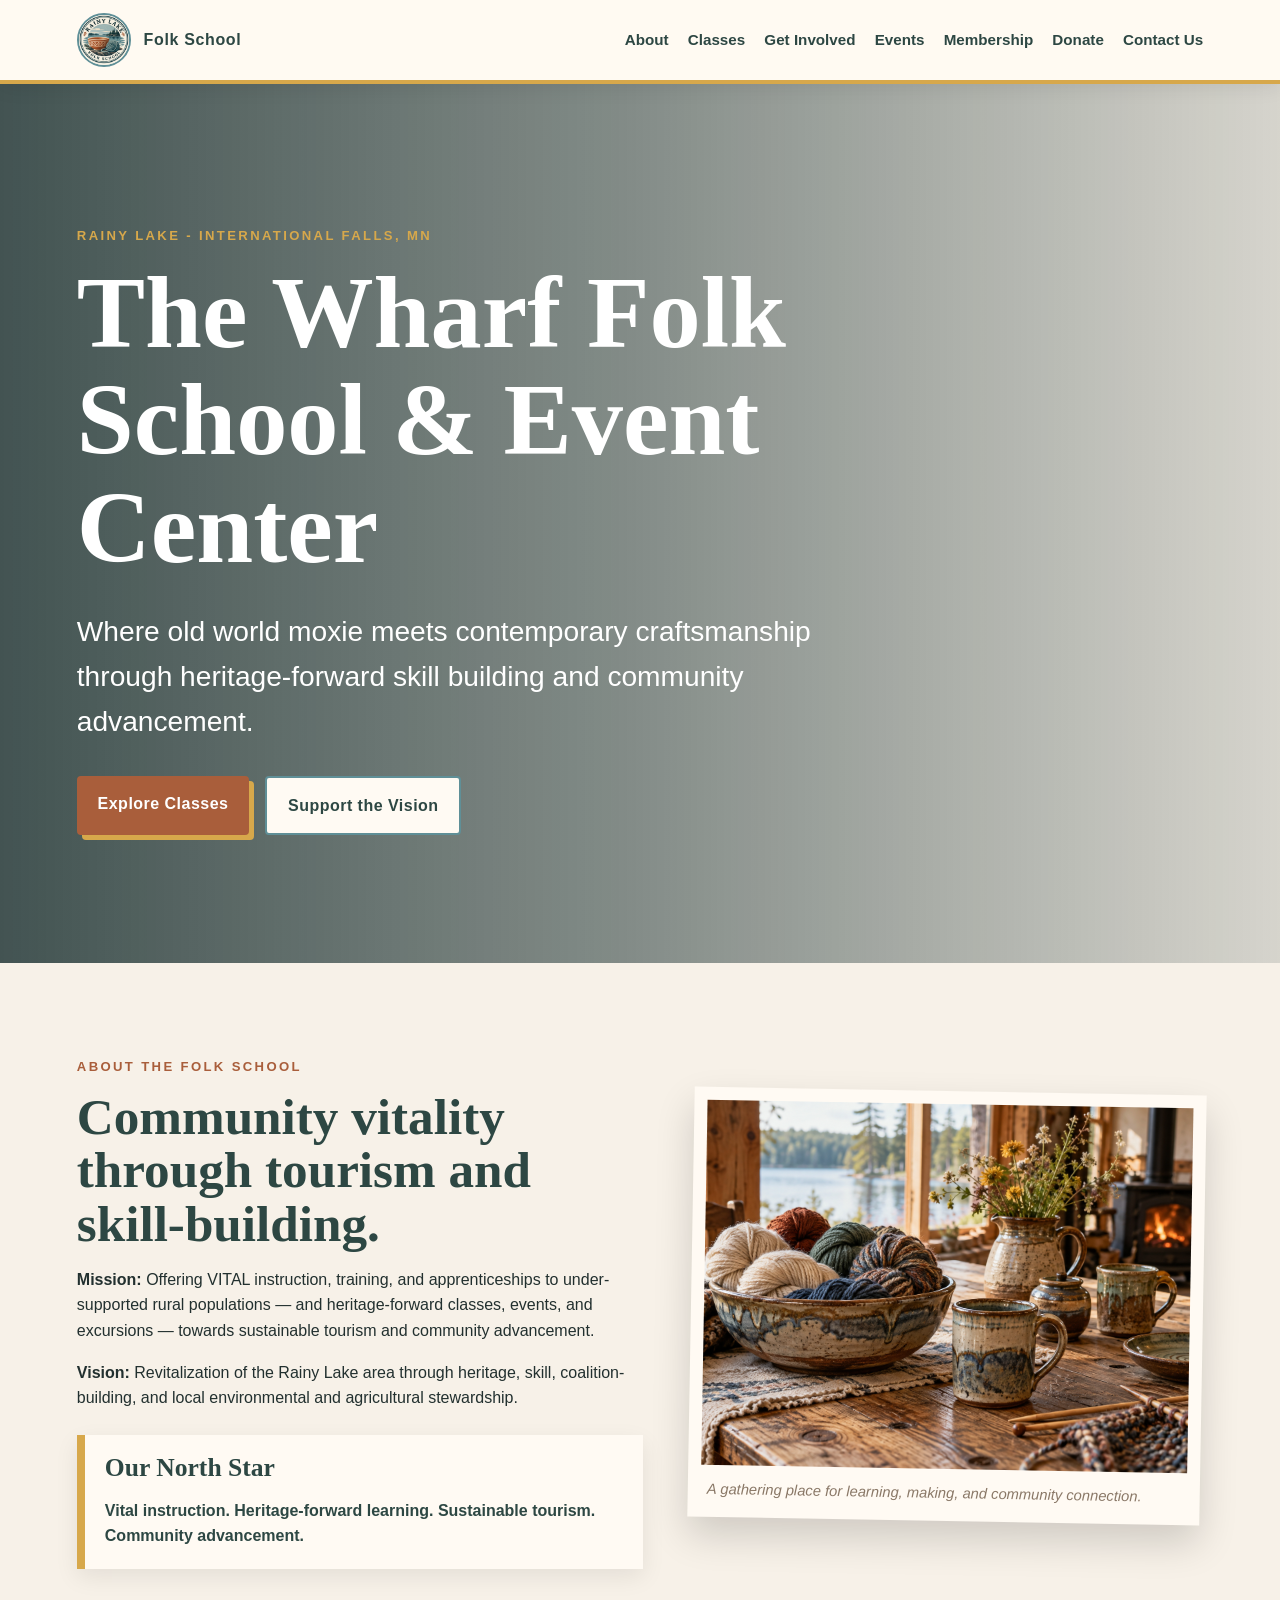
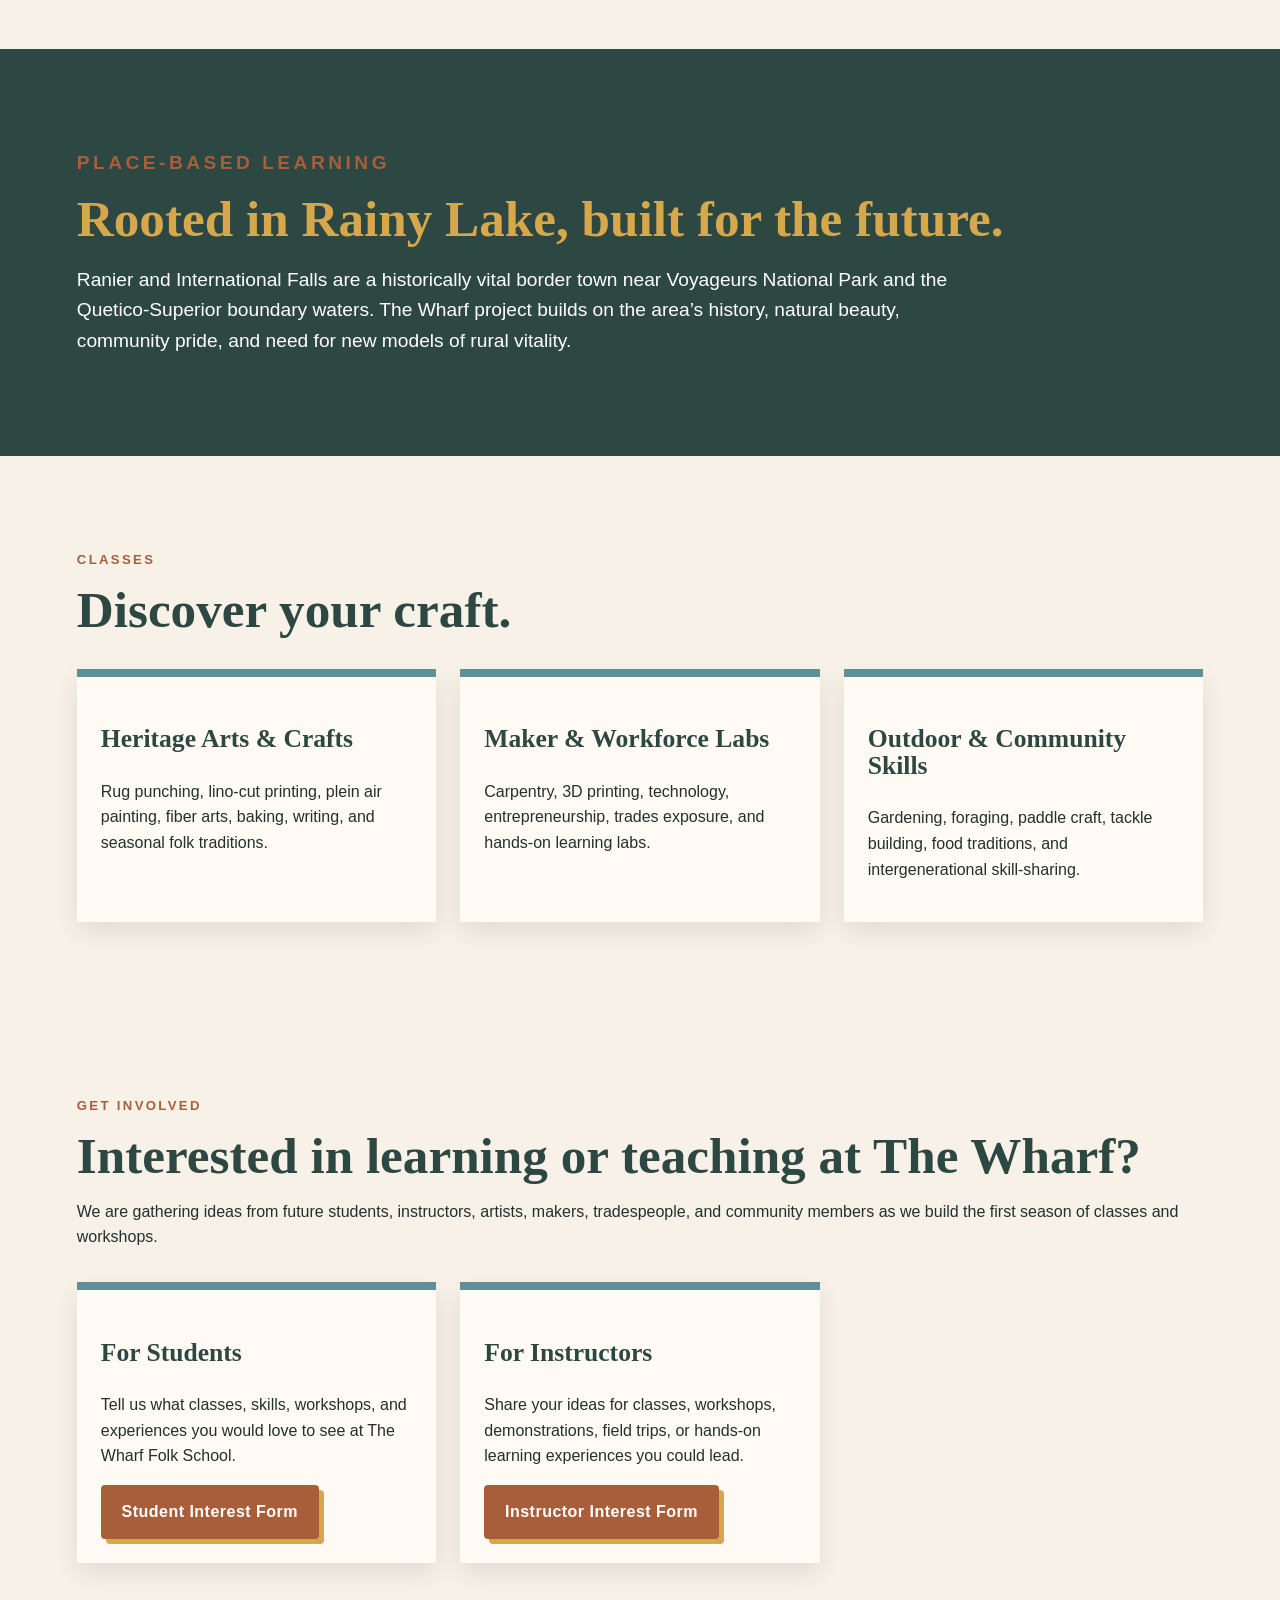
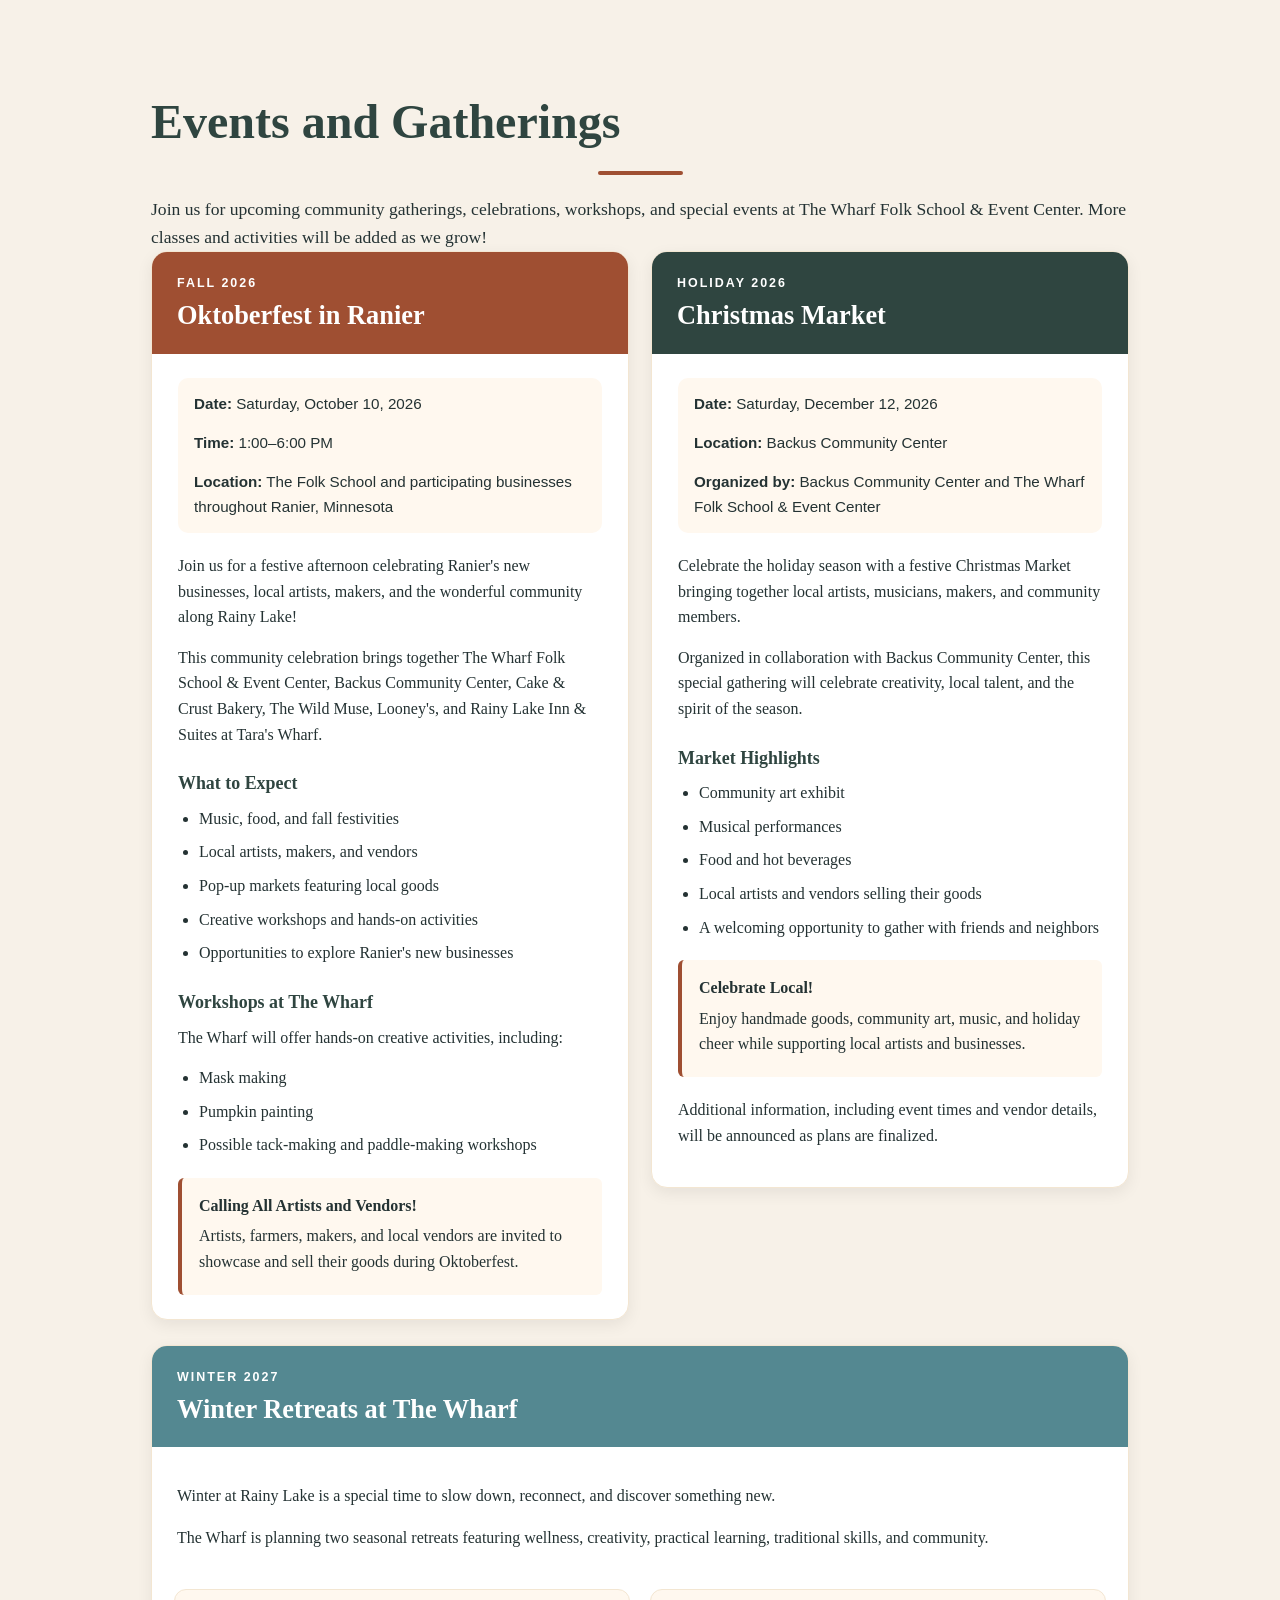
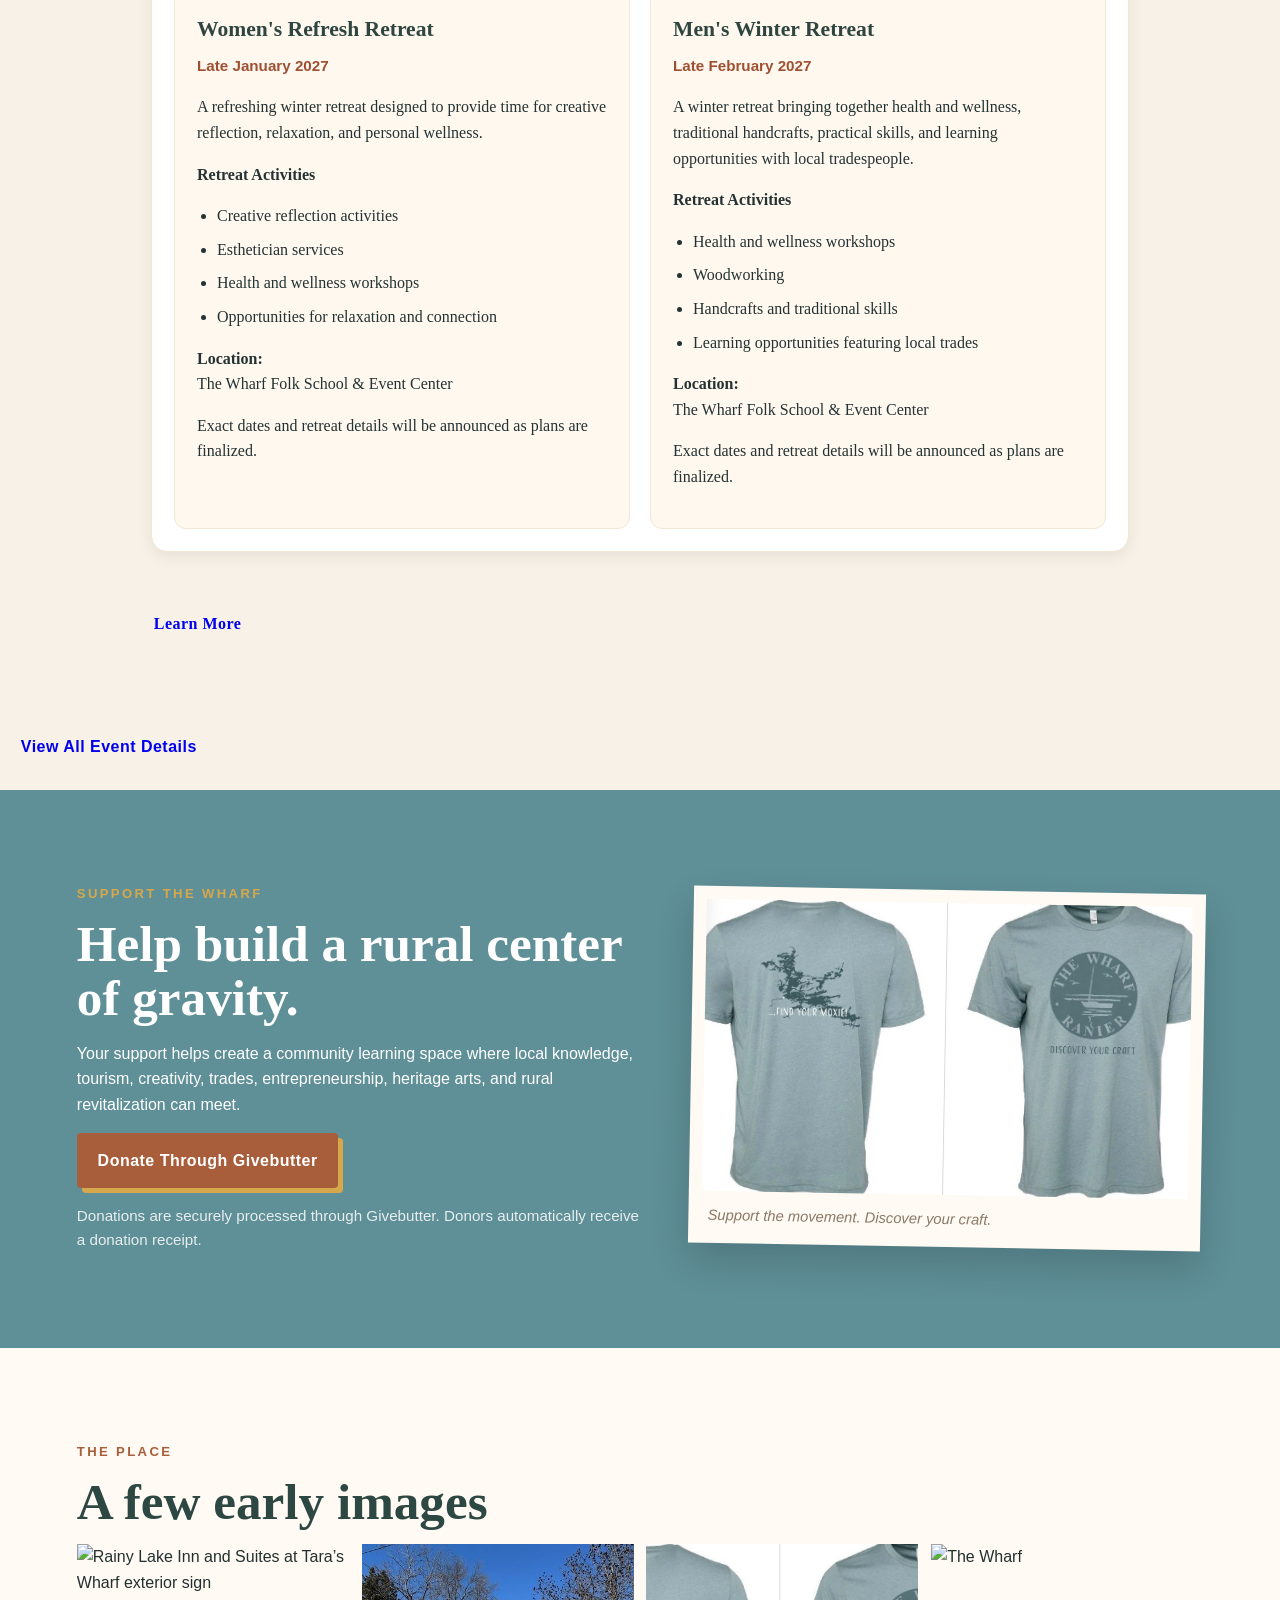
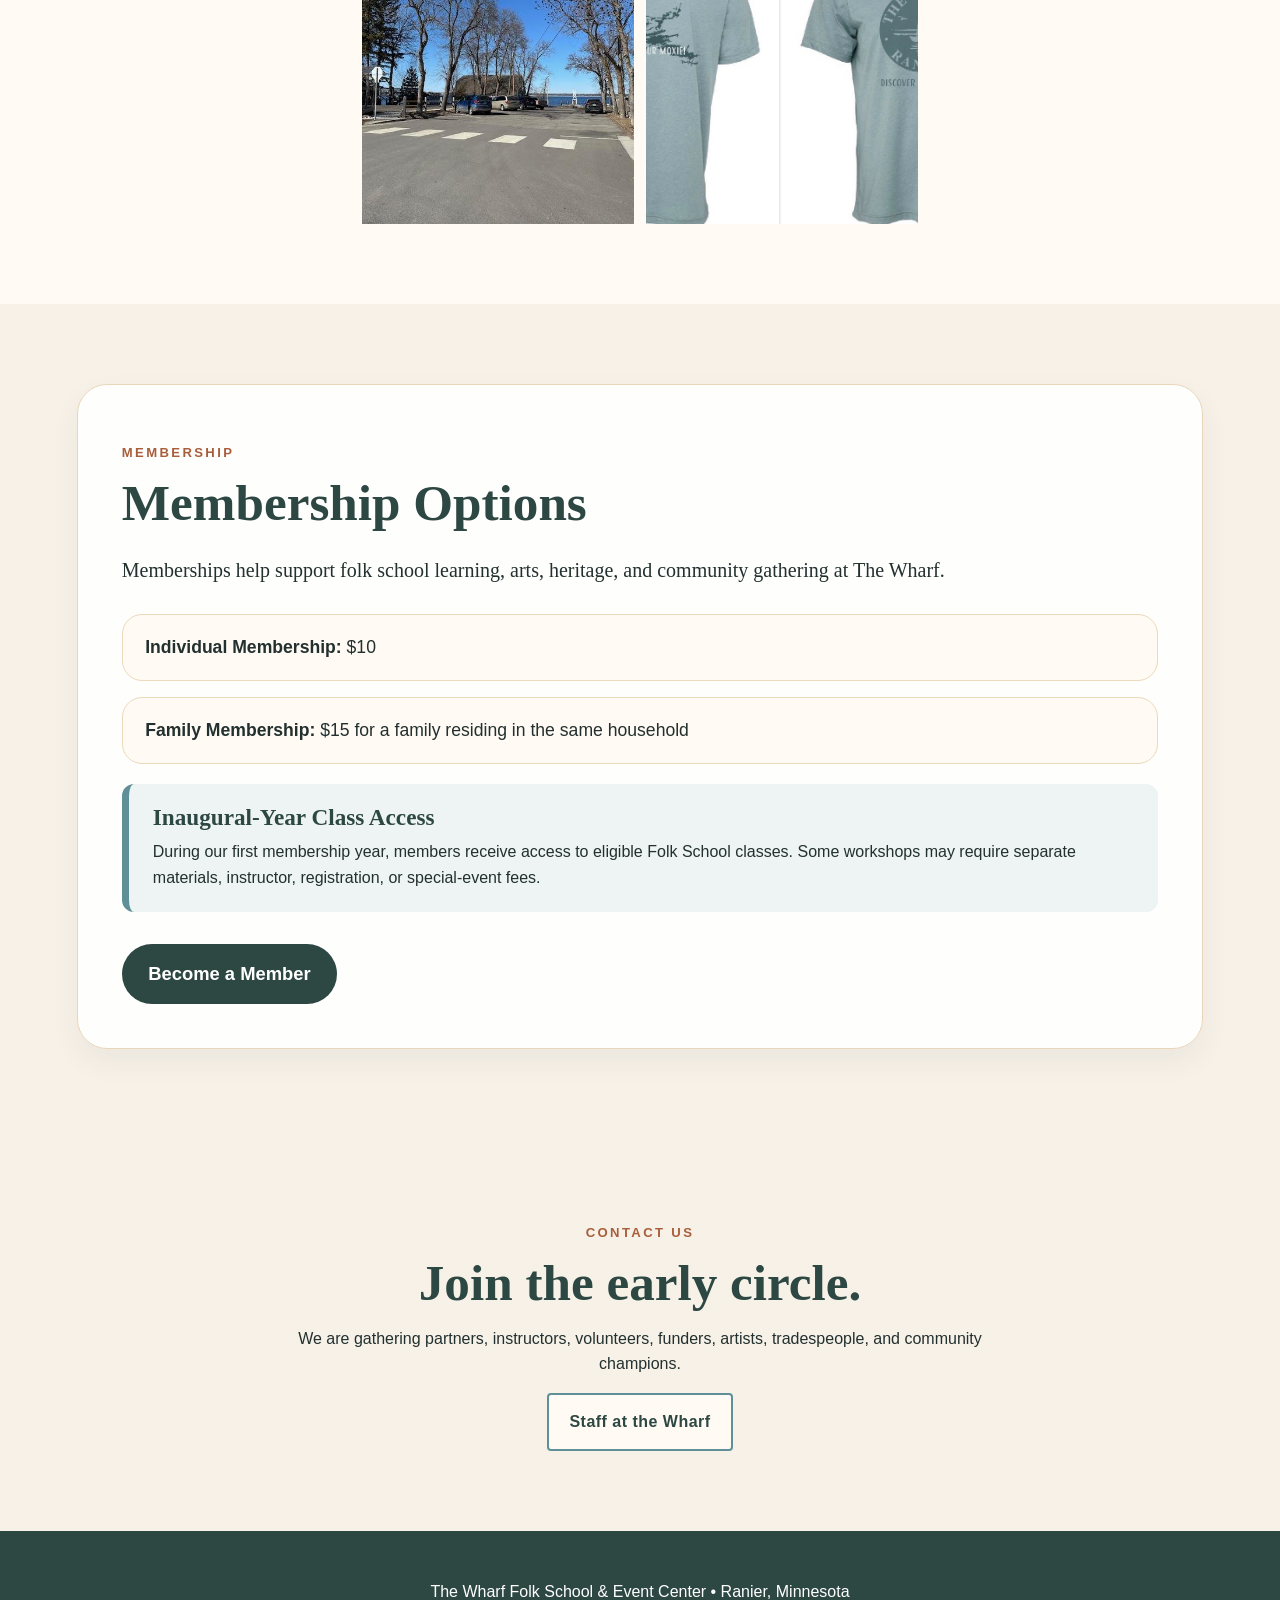
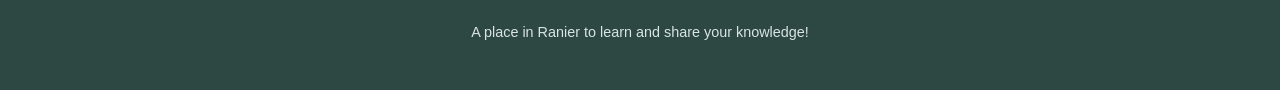
==== commit 36ebe308: "Update navigation and add events section Added a new section for events and updated navigation link." ====
--- a/index.html
+++ b/index.html
@@ -16,7 +16,7 @@
       <a href="#about">About</a>
       <a href="#classes">Classes</a>
       <a href="#interest">Get Involved</a>
-      <a href="#calendar">Events</a>
+      <a href="#events">Events</a>
       <a href="#membership">Membership</a>
       <a href="#donate">Donate</a>
       <a href="#contact">Contact Us</a>
@@ -103,7 +103,8 @@
     </article>
   </div>
 </section>
-   
+   <section id="events" class="Events">
+  <div class="container">
 <!-- ==========================================
      THE WHARF - EVENTS AND GATHERINGS
      Complete self-contained section
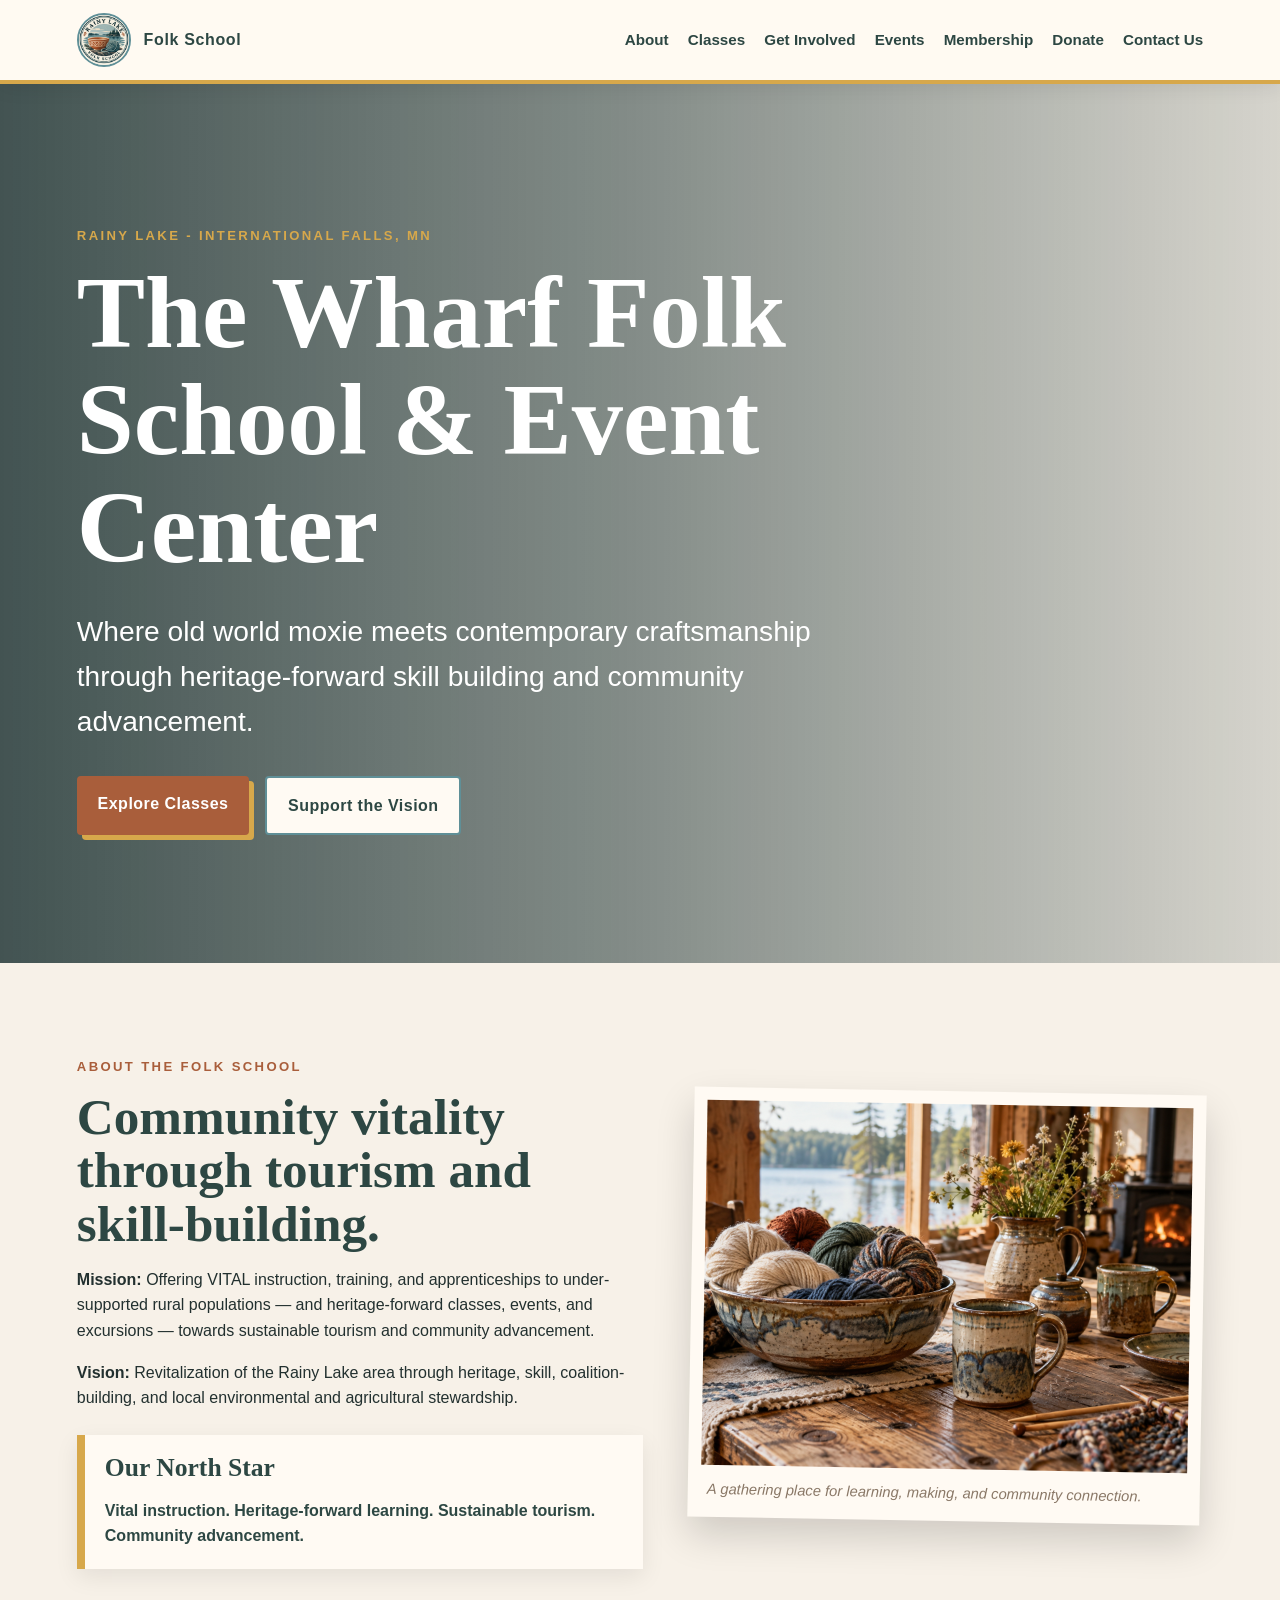
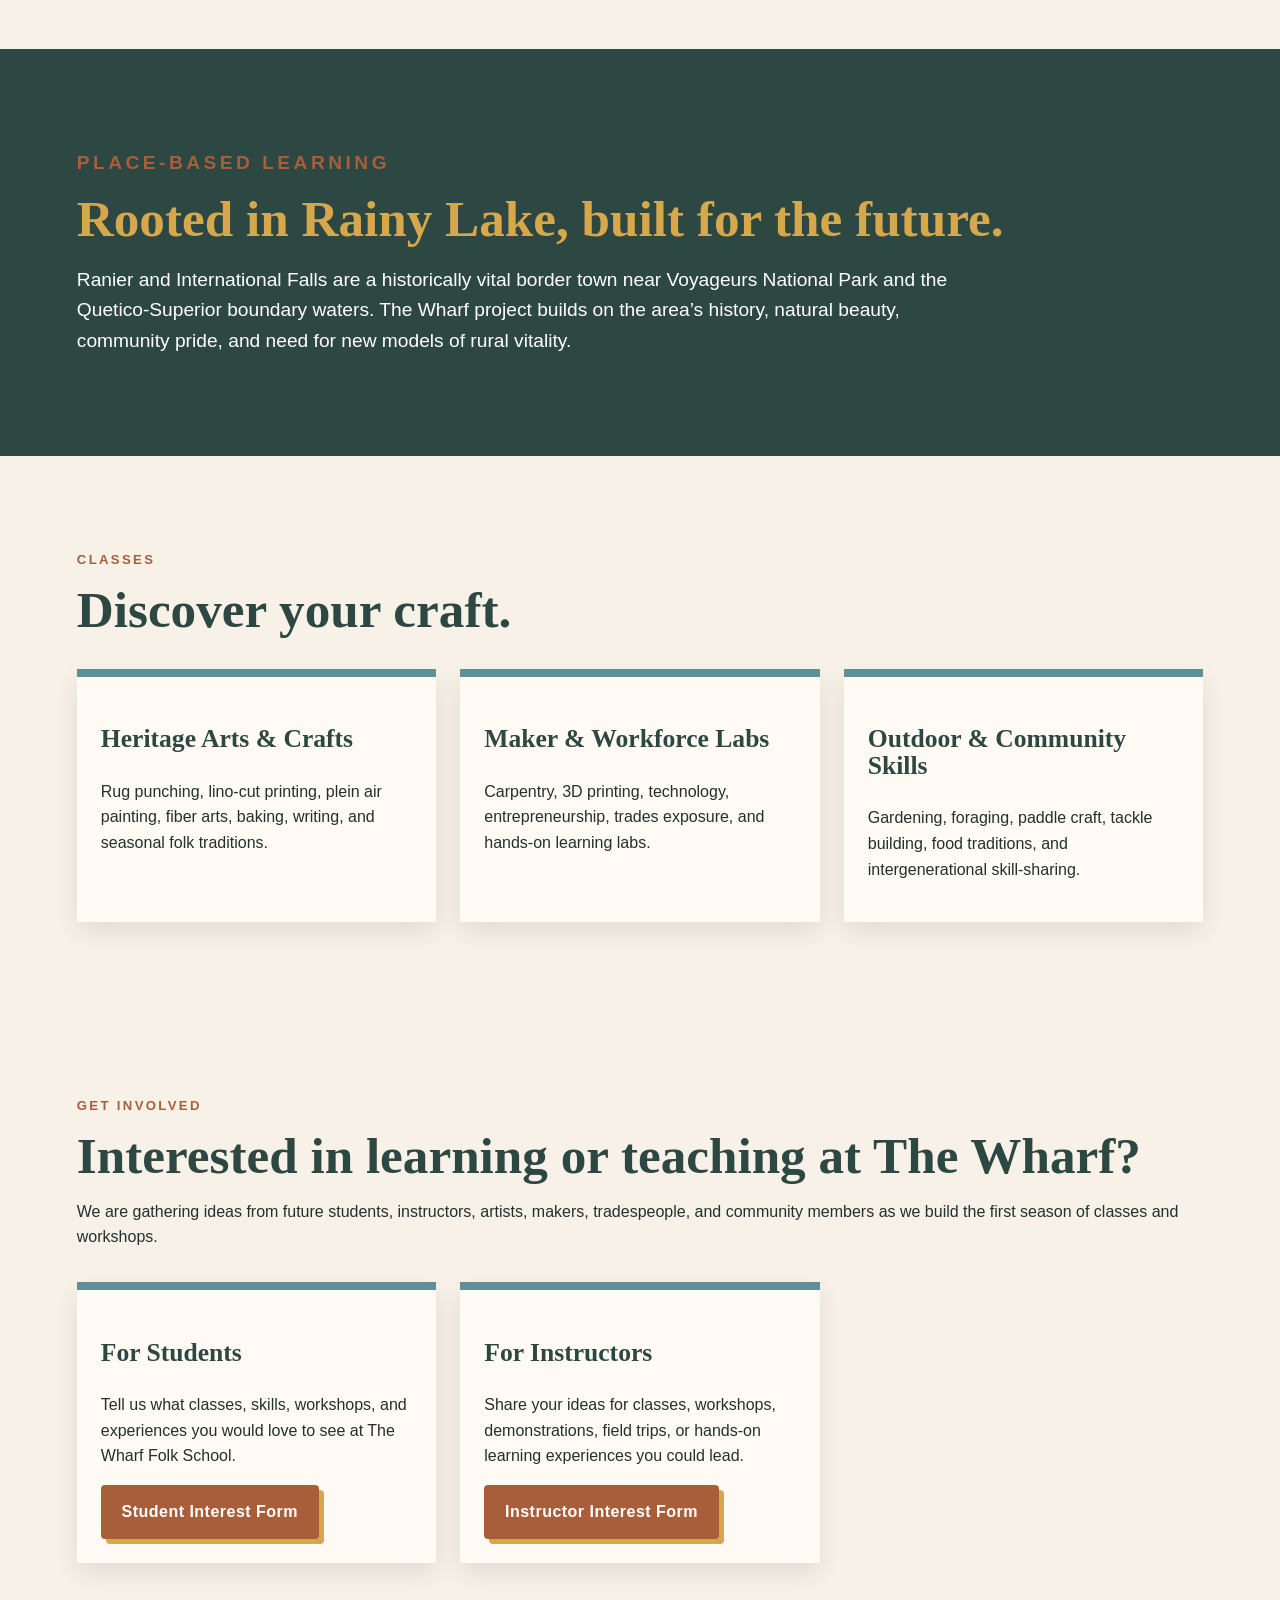
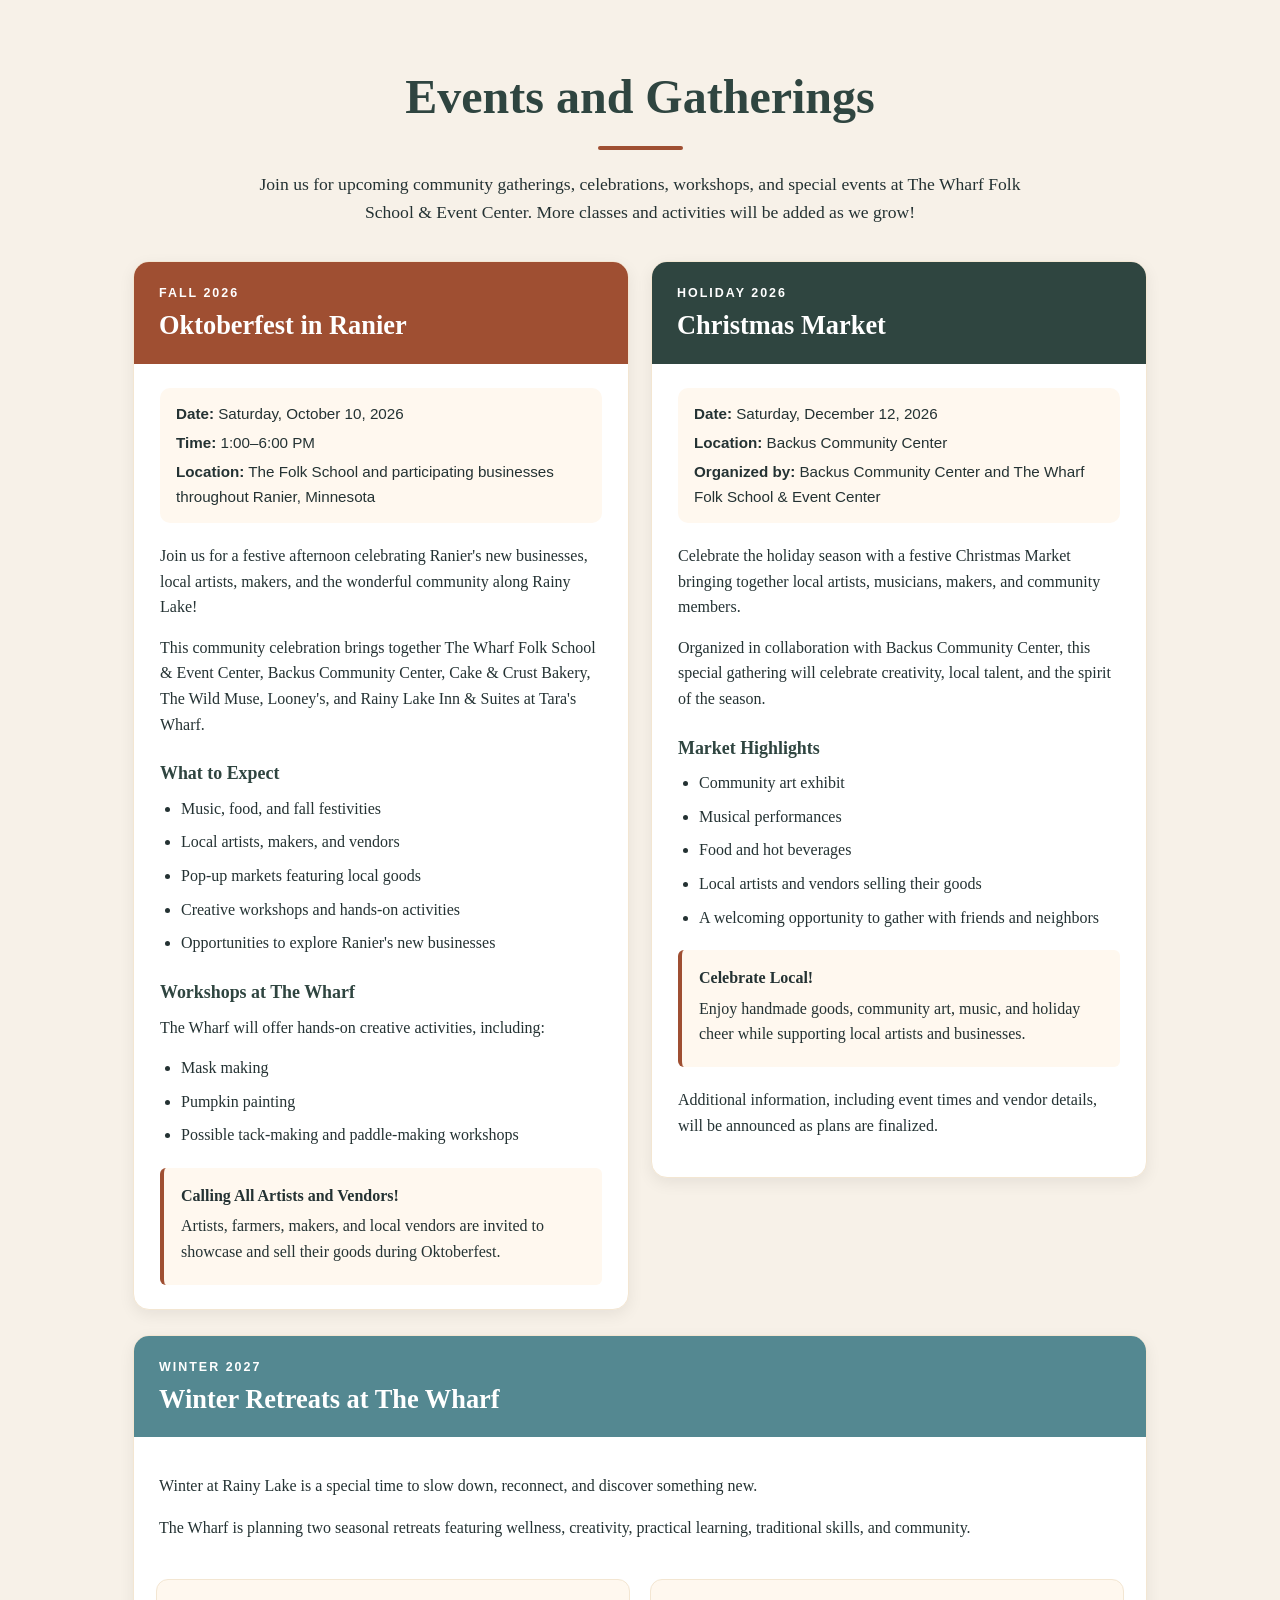
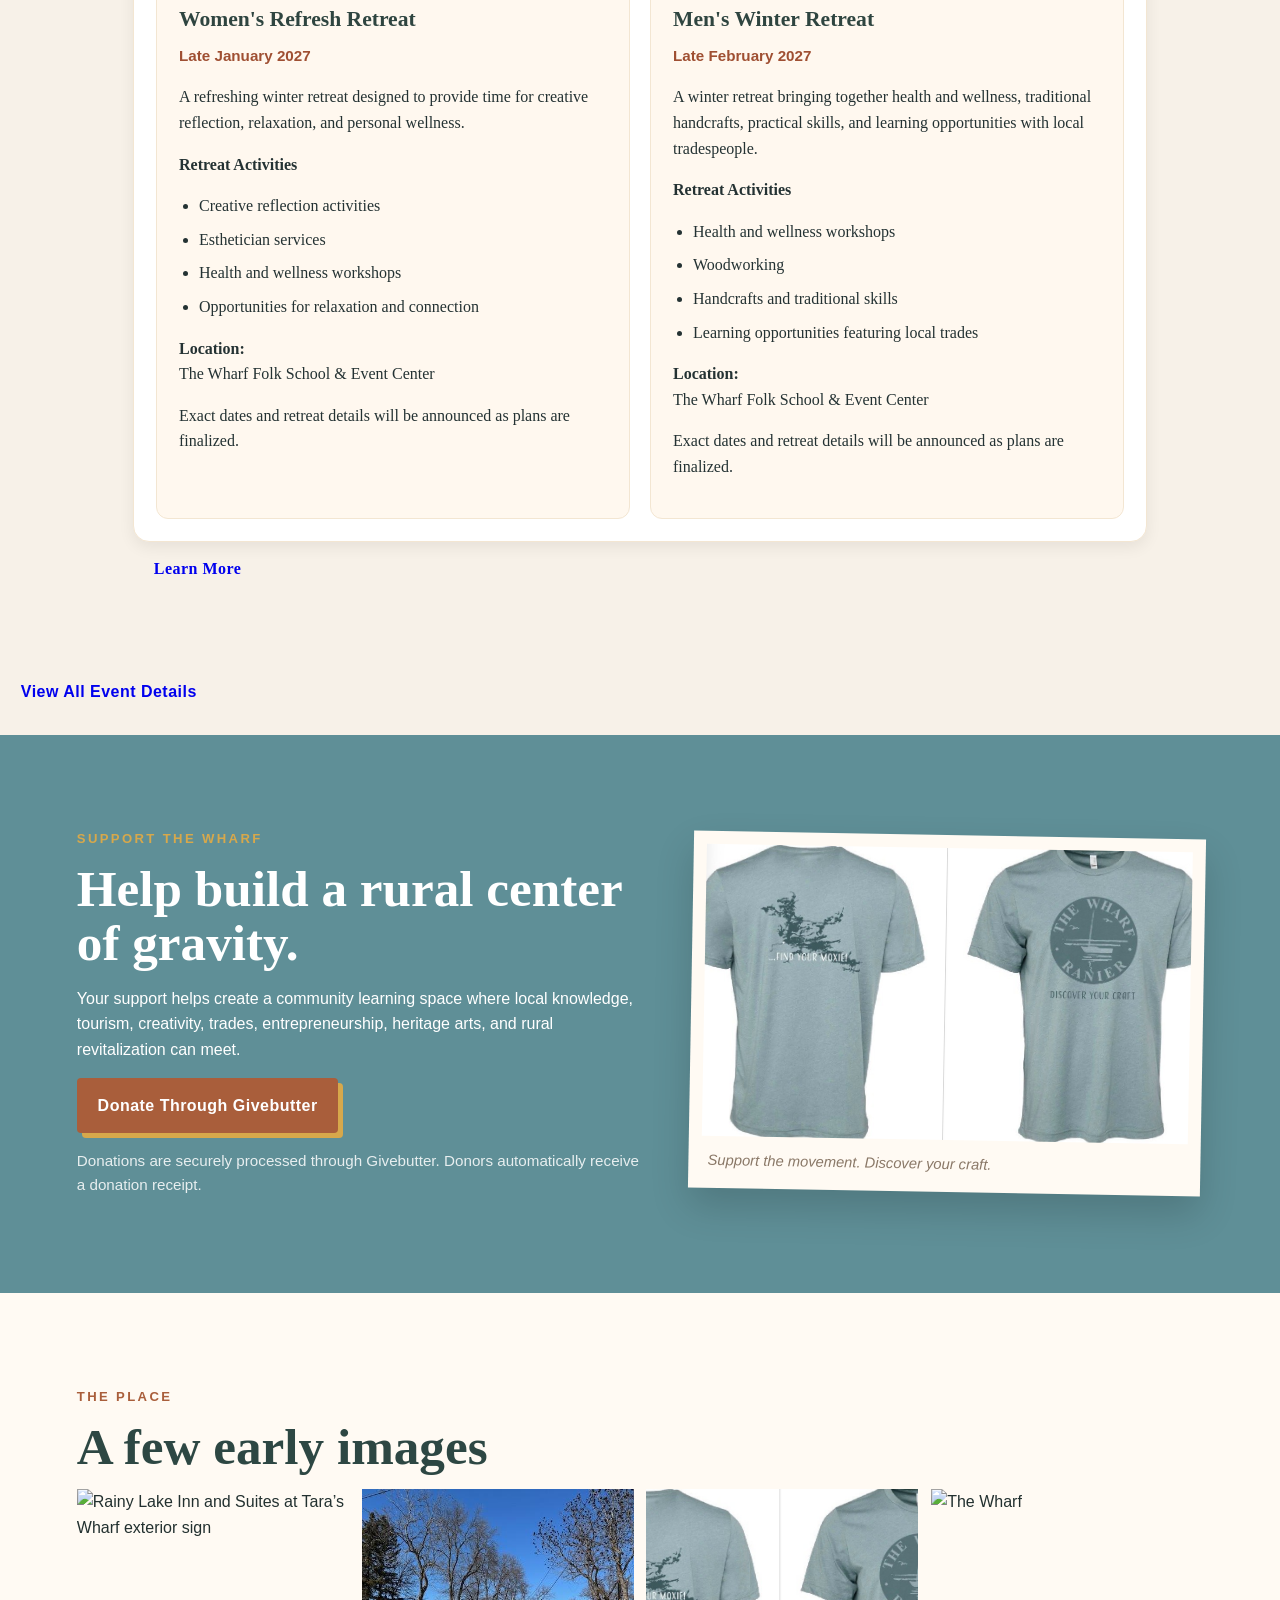
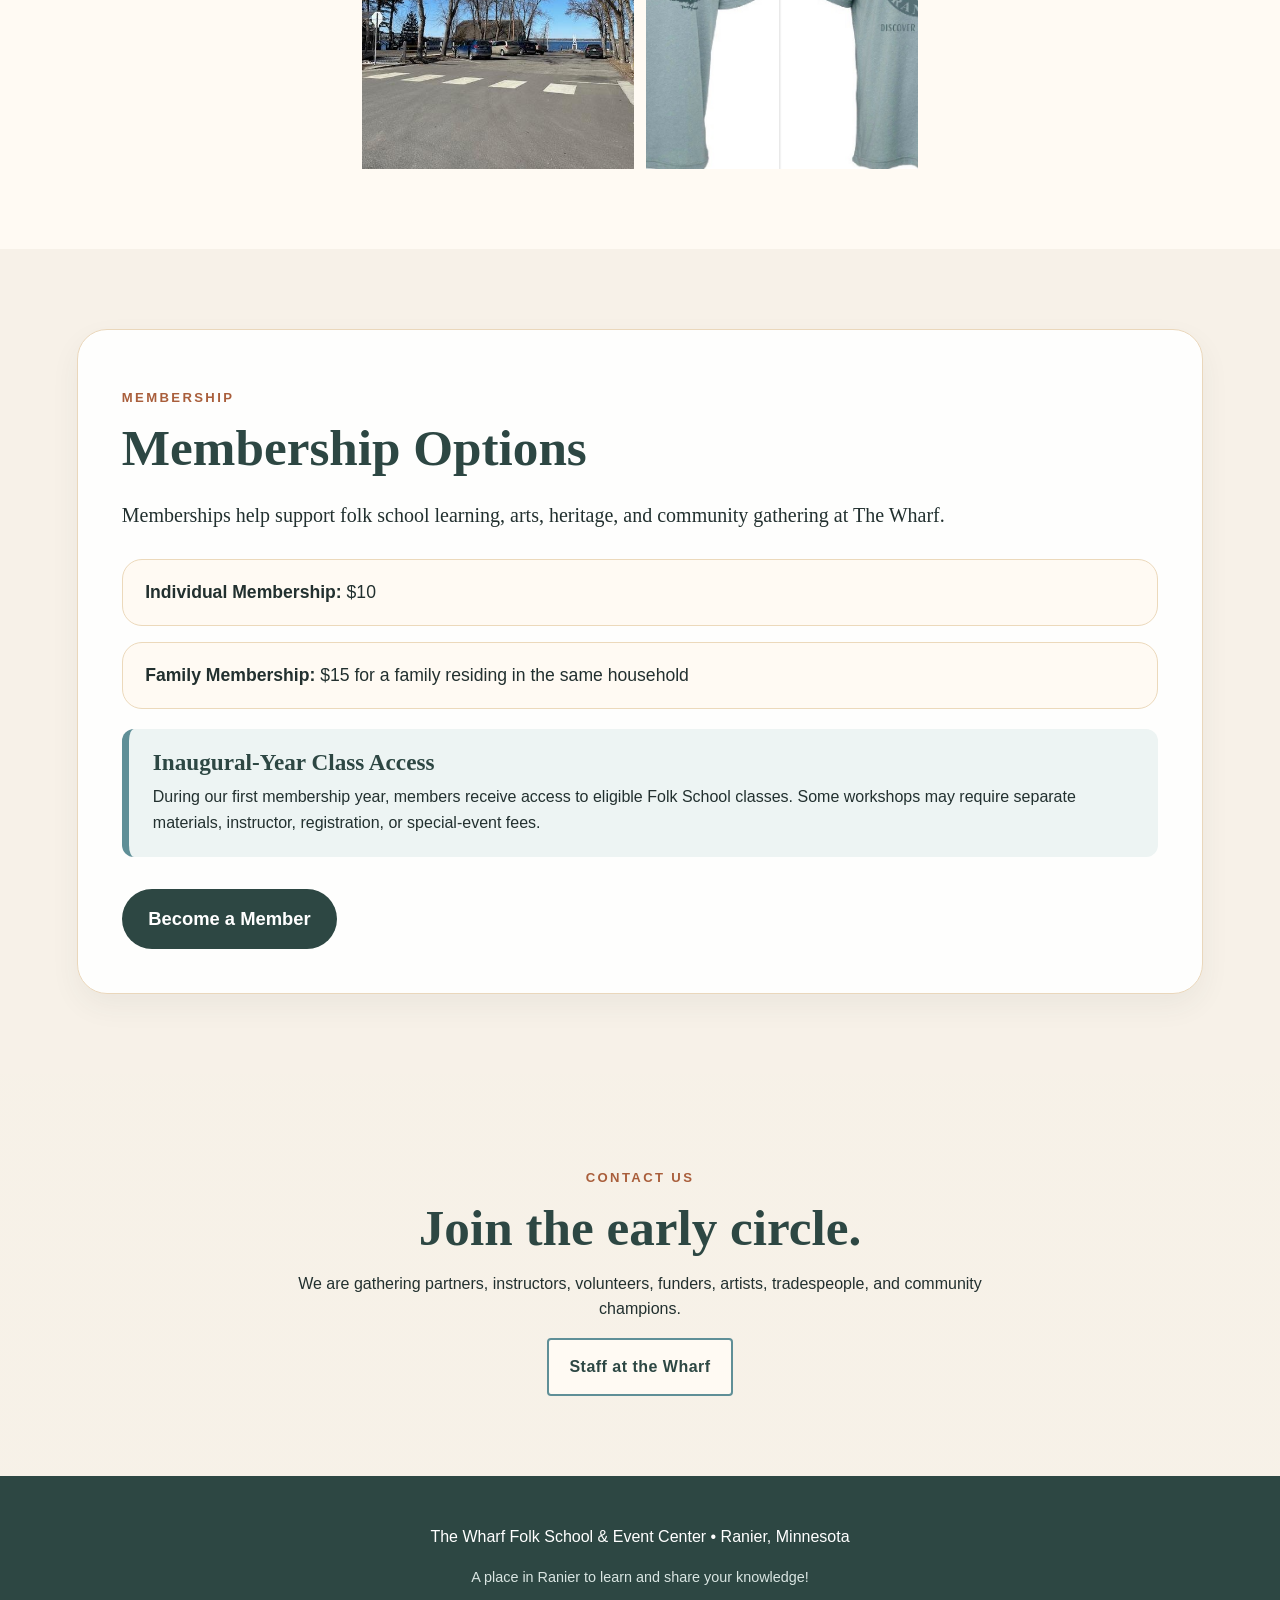
==== commit 98d517c9: "Refactor events section ID and related styles" ====
--- a/index.html
+++ b/index.html
@@ -103,15 +103,14 @@
     </article>
   </div>
 </section>
-   <section id="events" class="Events">
-  <div class="container">
+  
 <!-- ==========================================
      THE WHARF - EVENTS AND GATHERINGS
      Complete self-contained section
 ========================================== -->
-
-<div id="events">
-
+<section id="events" class="Events">
+  <div class="container">
+    <div class="events">
 <style>
 
 #events {
@@ -141,7 +140,7 @@
 
 /* PAGE HEADING */
 
-#vents .events-intro {
+#events .events-intro {
     text-align: center;
     max-width: 800px;
     margin: 0 auto 35px;
@@ -255,7 +254,7 @@
     font-size: .95rem;
 }
 
-#wharf-events .event-details p {
+#events .event-details p {
     margin: 0 0 5px;
 }
 
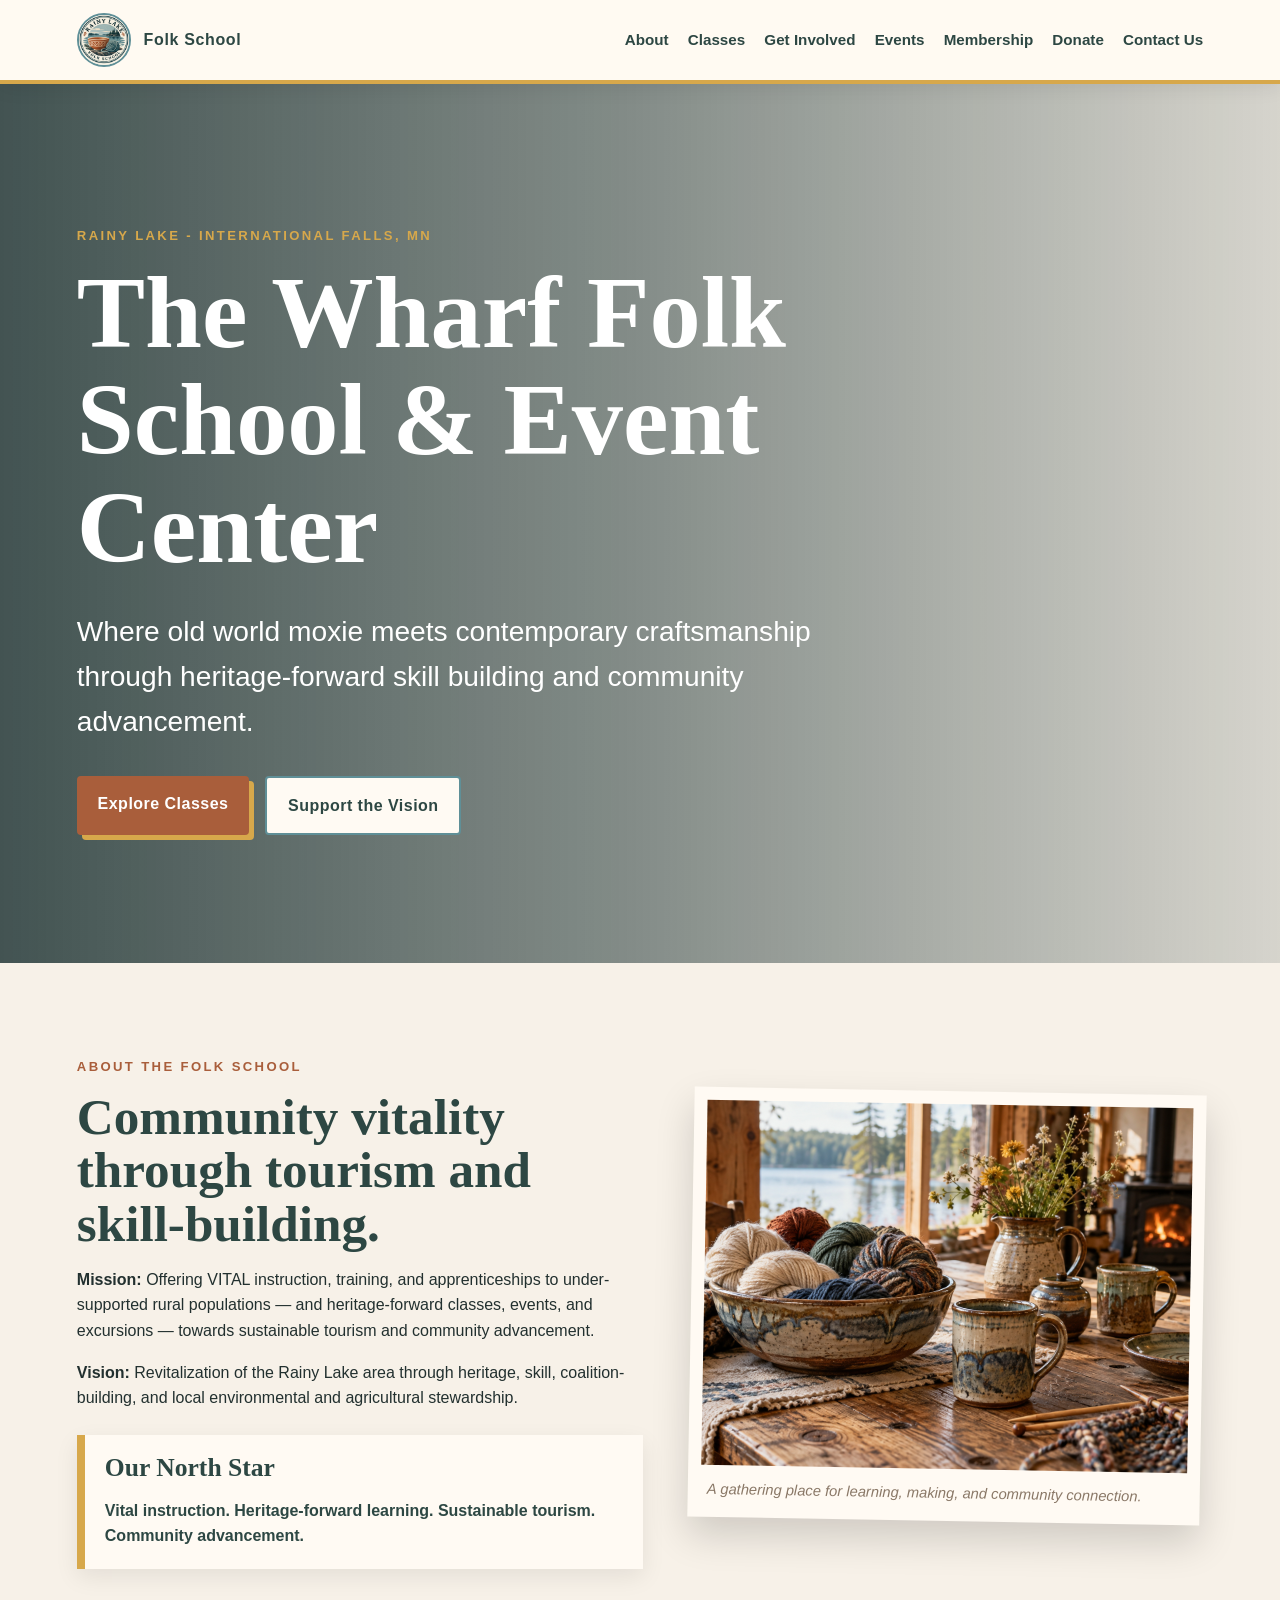
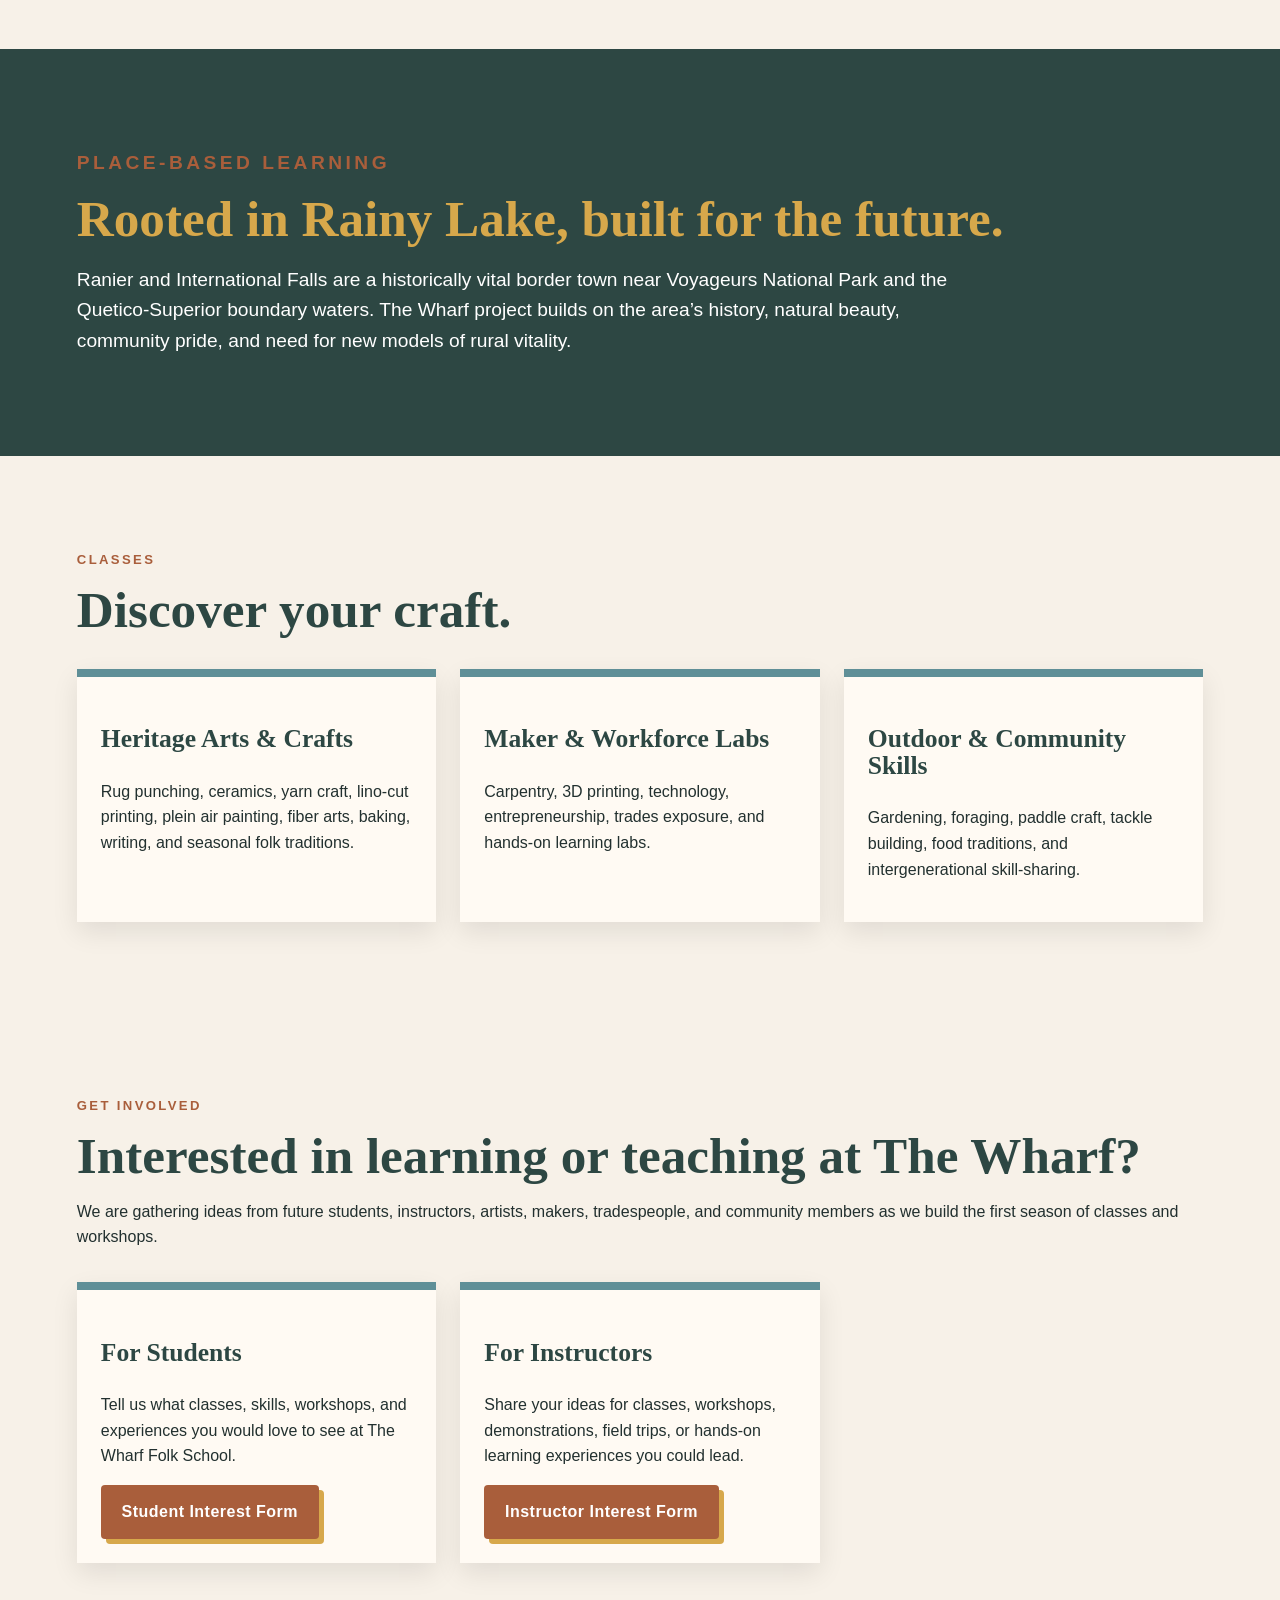
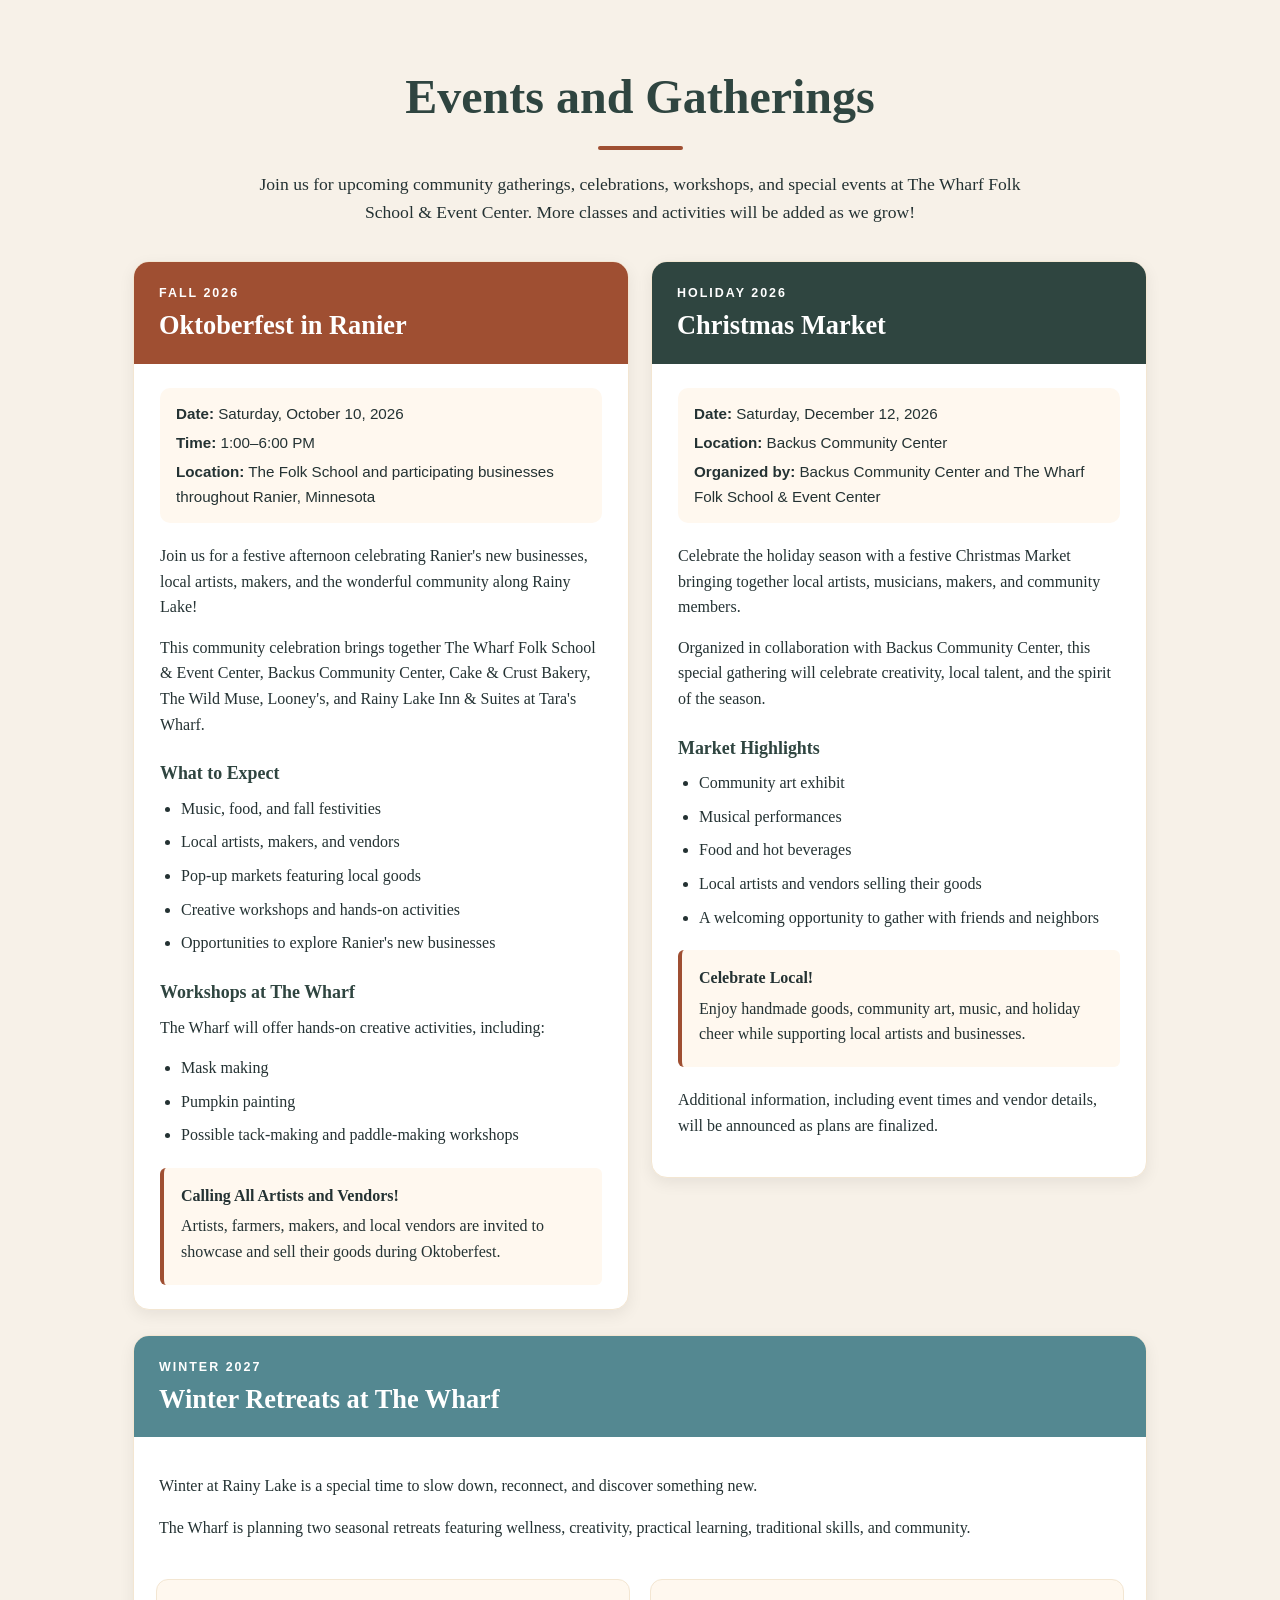
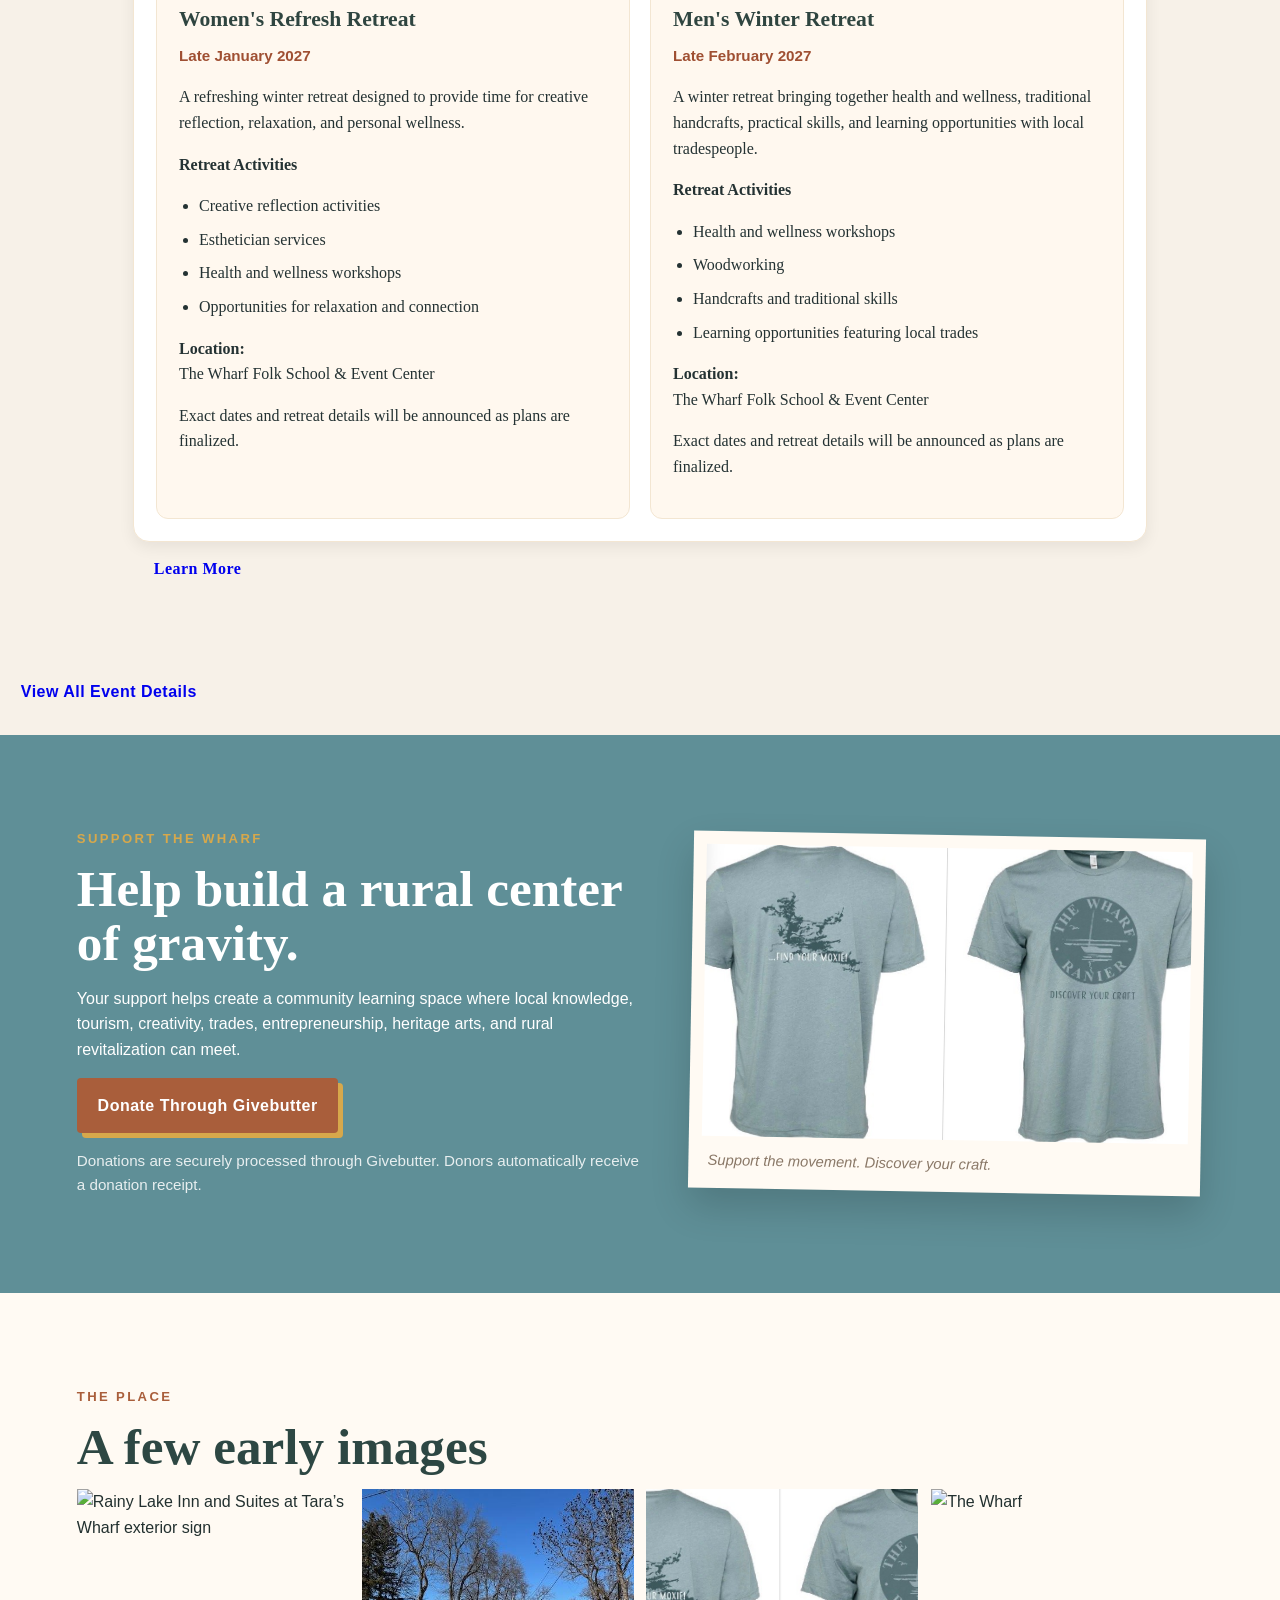
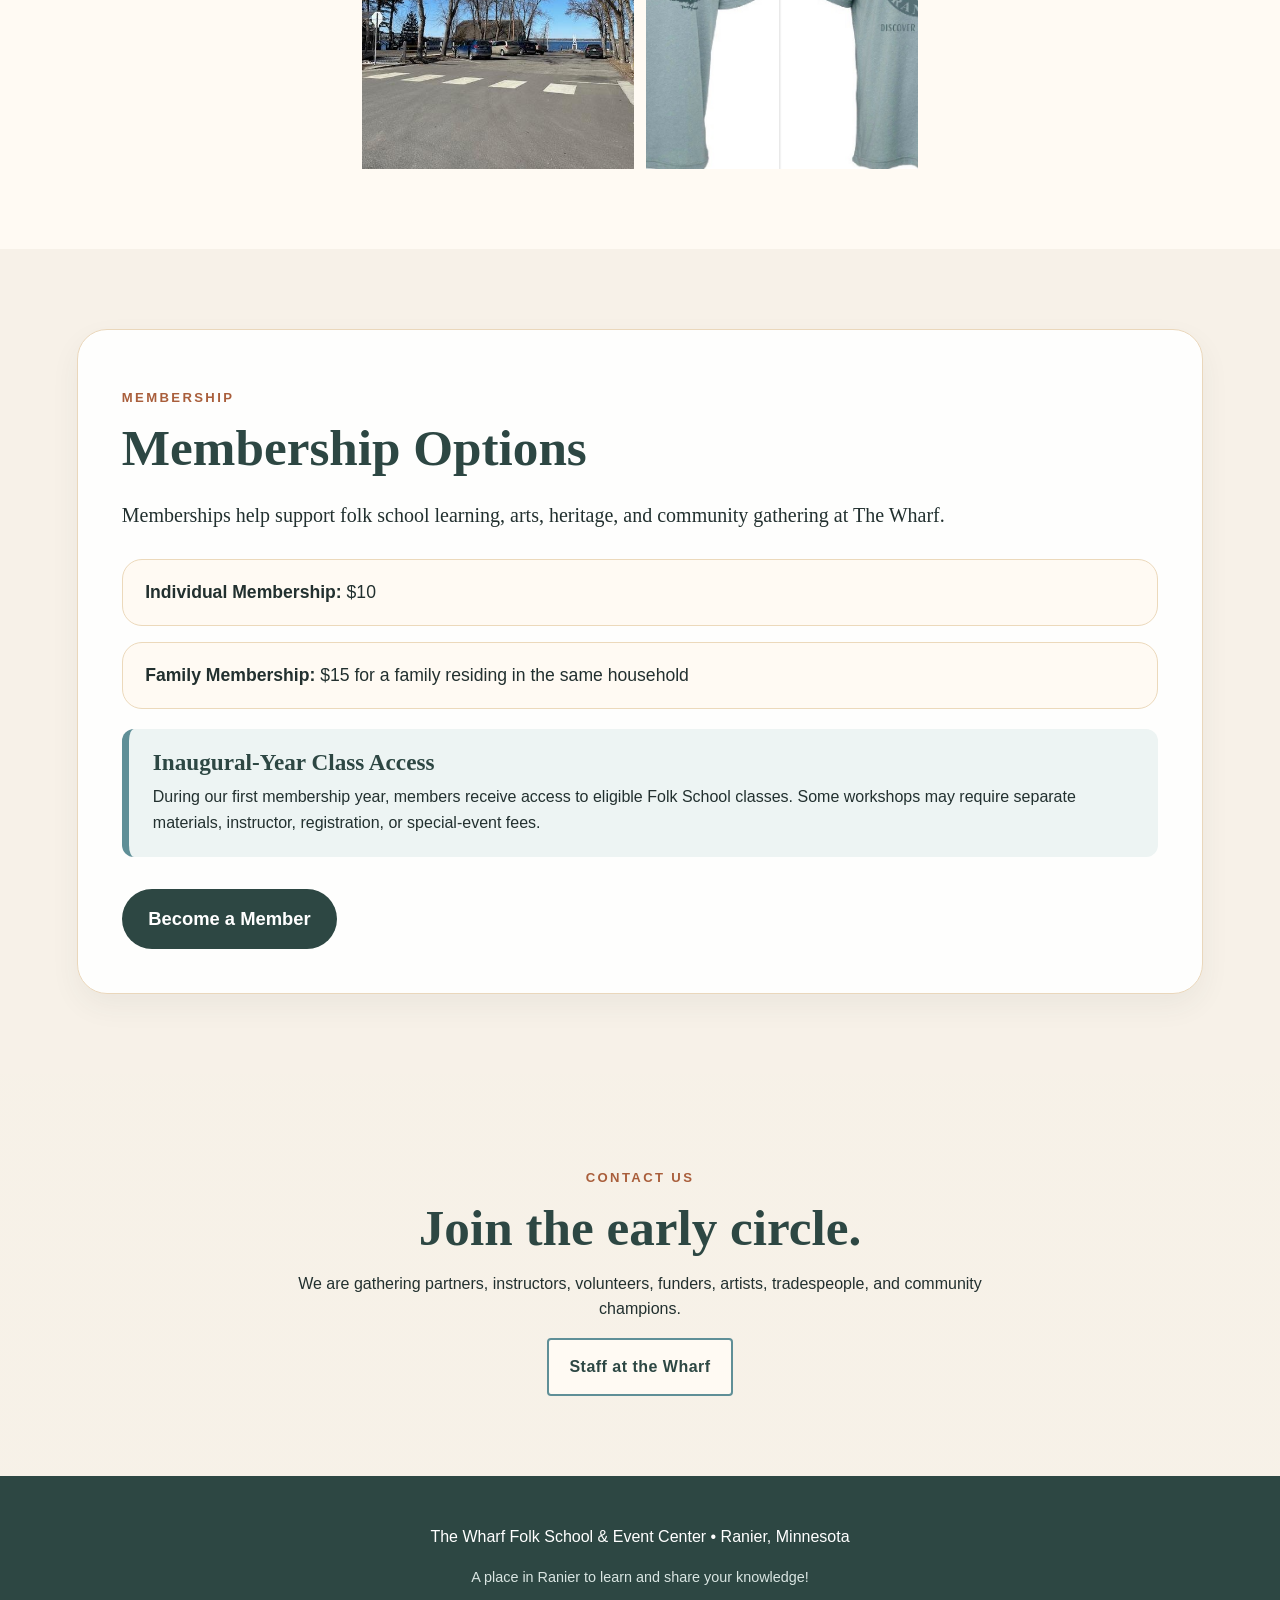
==== commit 3d43b03d: "Update classes section with new craft activities" ====
--- a/index.html
+++ b/index.html
@@ -61,7 +61,7 @@
       <p class="eyebrow">Classes</p>
       <h2>Discover your craft.</h2>
       <div class="card-grid">
-        <article class="card"><h3>Heritage Arts & Crafts</h3><p>Rug punching, lino-cut printing, plein air painting, fiber arts, baking, writing, and seasonal folk traditions.</p></article>
+        <article class="card"><h3>Heritage Arts & Crafts</h3><p>Rug punching, ceramics, yarn craft, lino-cut printing, plein air painting, fiber arts, baking, writing, and seasonal folk traditions.</p></article>
         <article class="card"><h3>Maker & Workforce Labs</h3><p>Carpentry, 3D printing, technology, entrepreneurship, trades exposure, and hands-on learning labs.</p></article>
         <article class="card"><h3>Outdoor & Community Skills</h3><p>Gardening, foraging, paddle craft, tackle building, food traditions, and intergenerational skill-sharing.</p></article>
       </div>
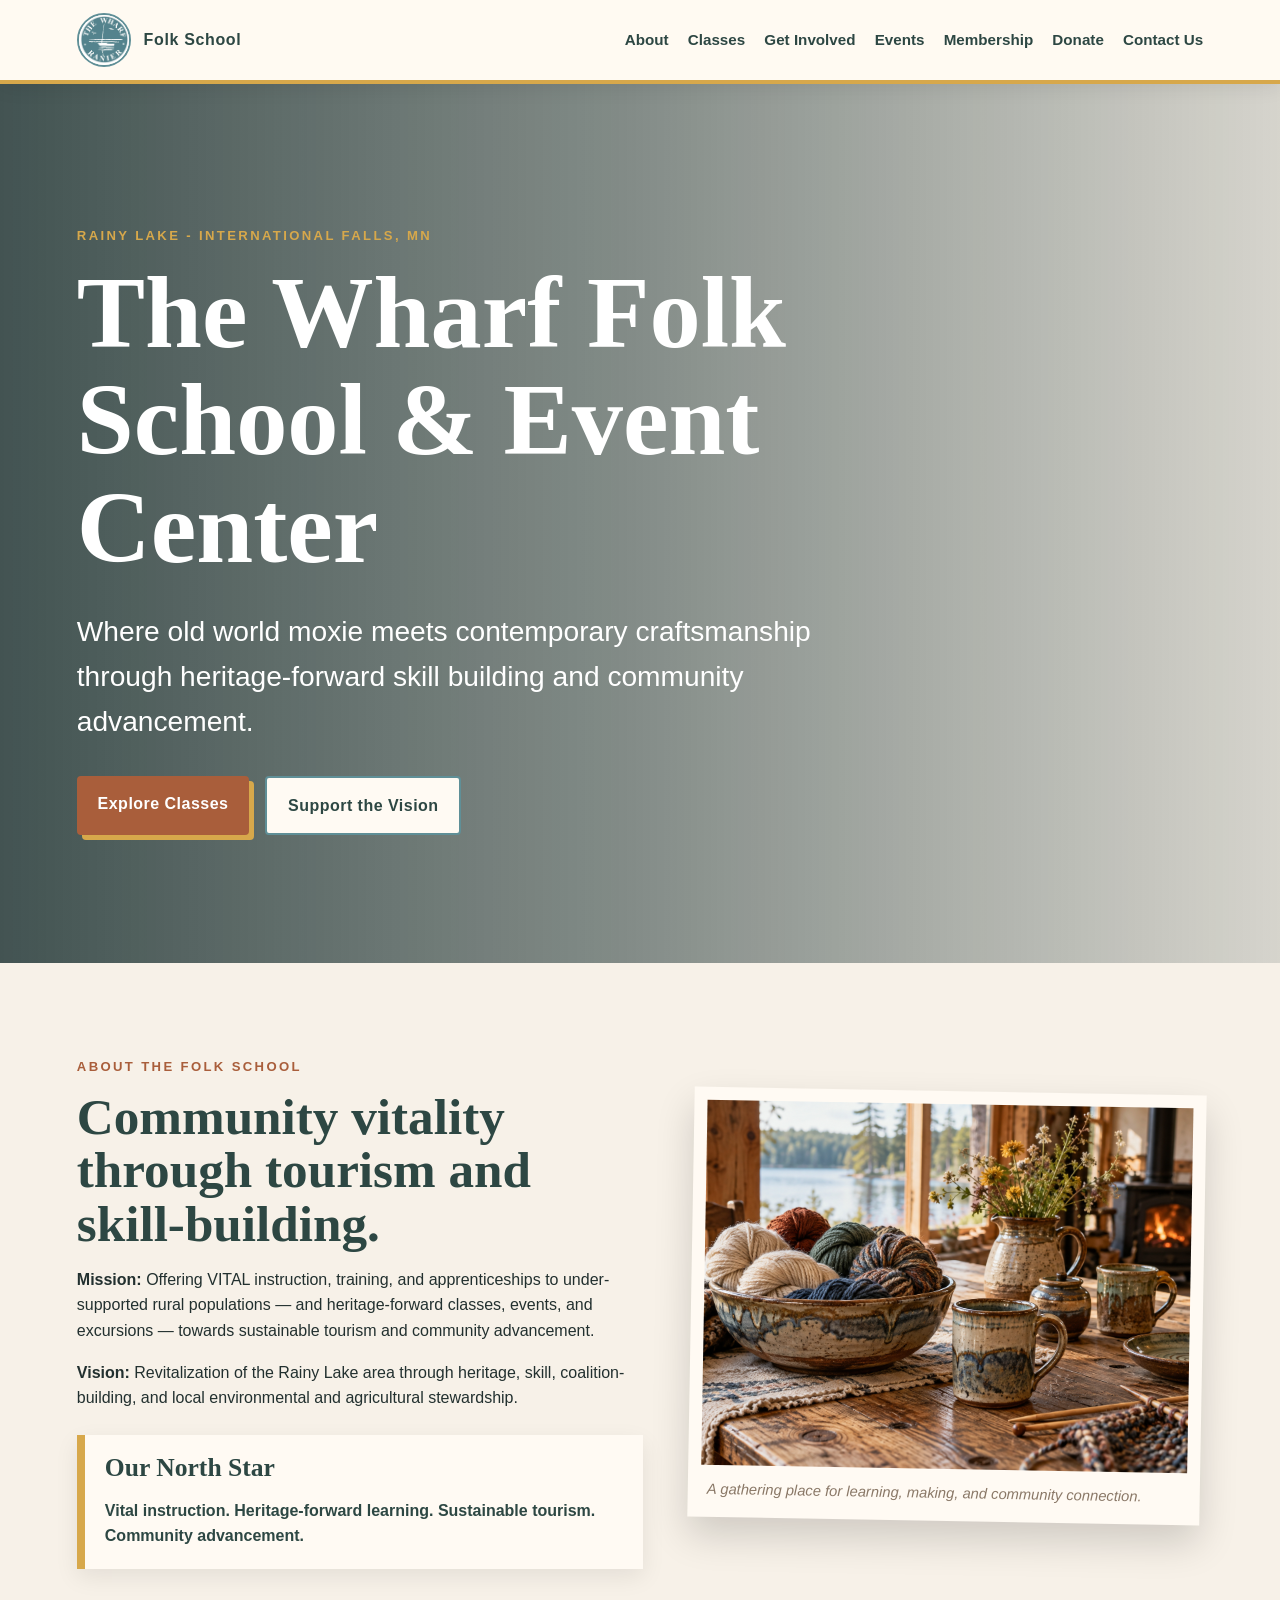
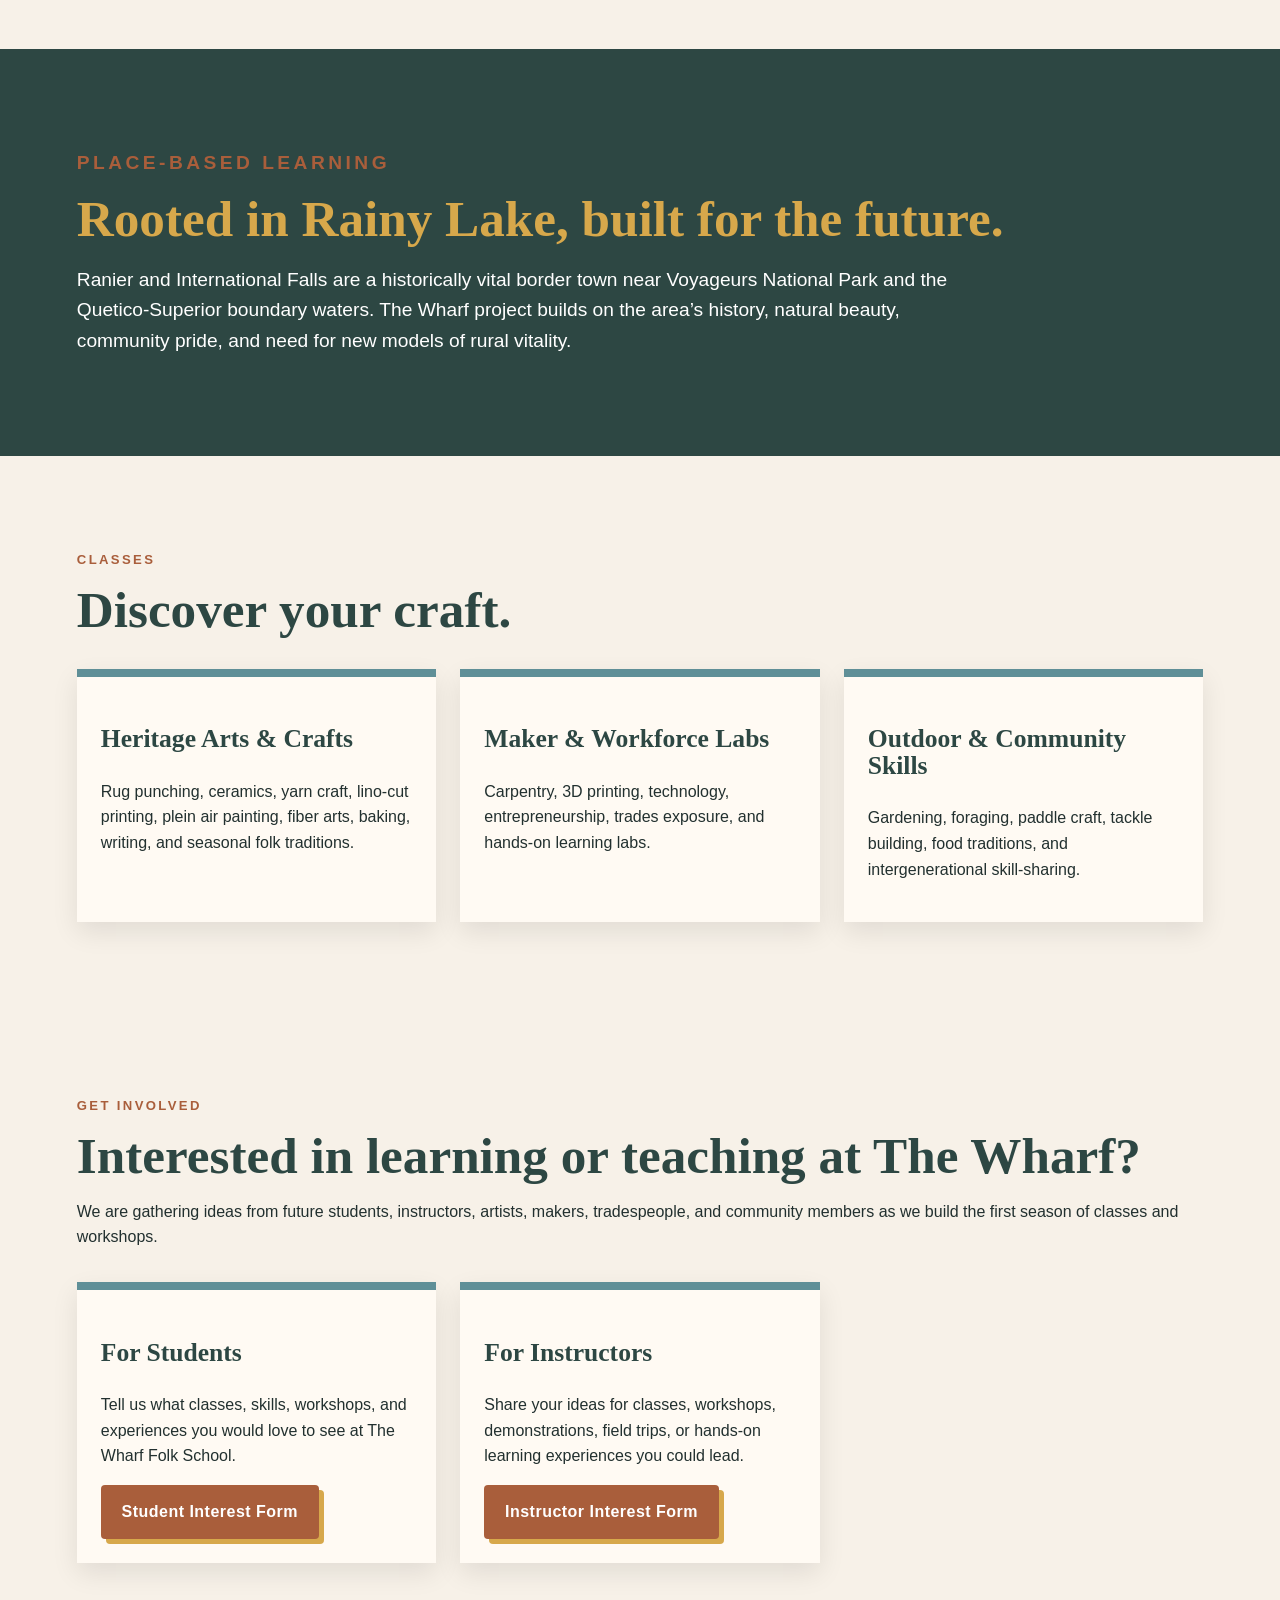
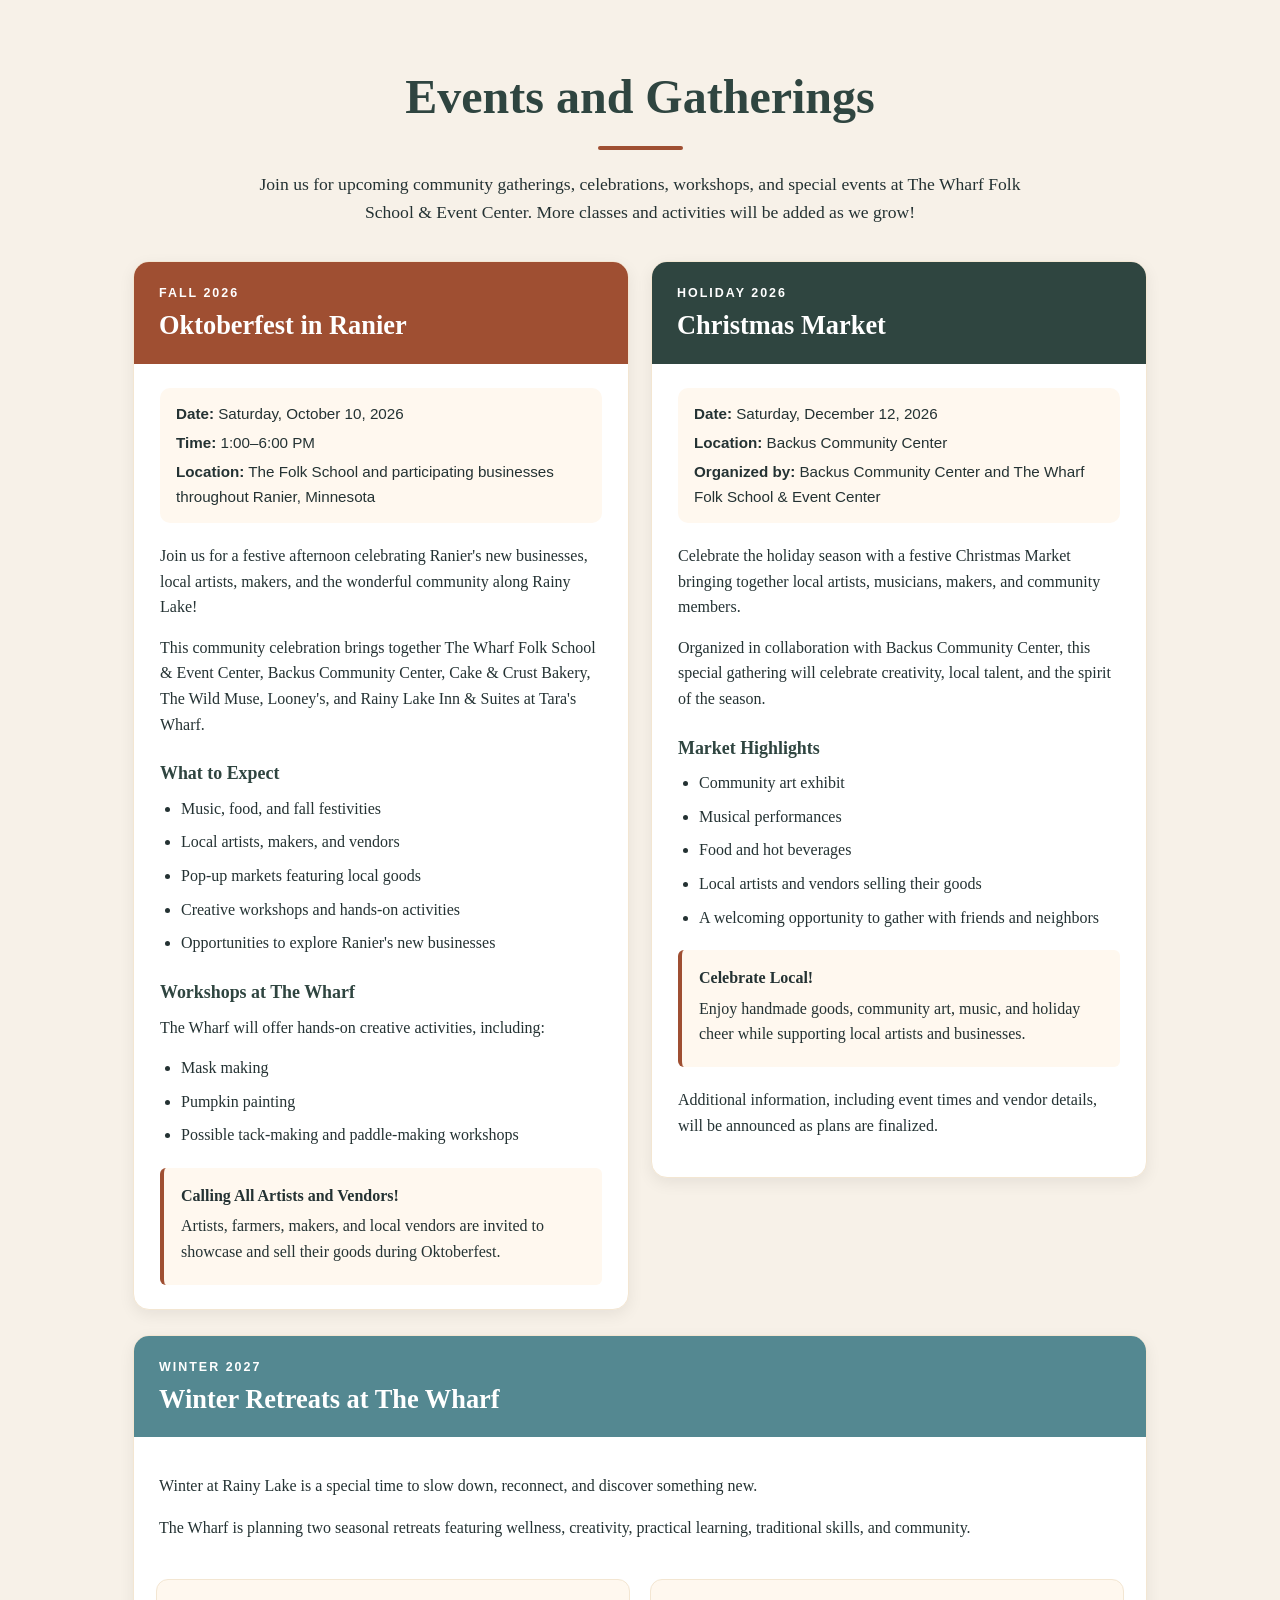
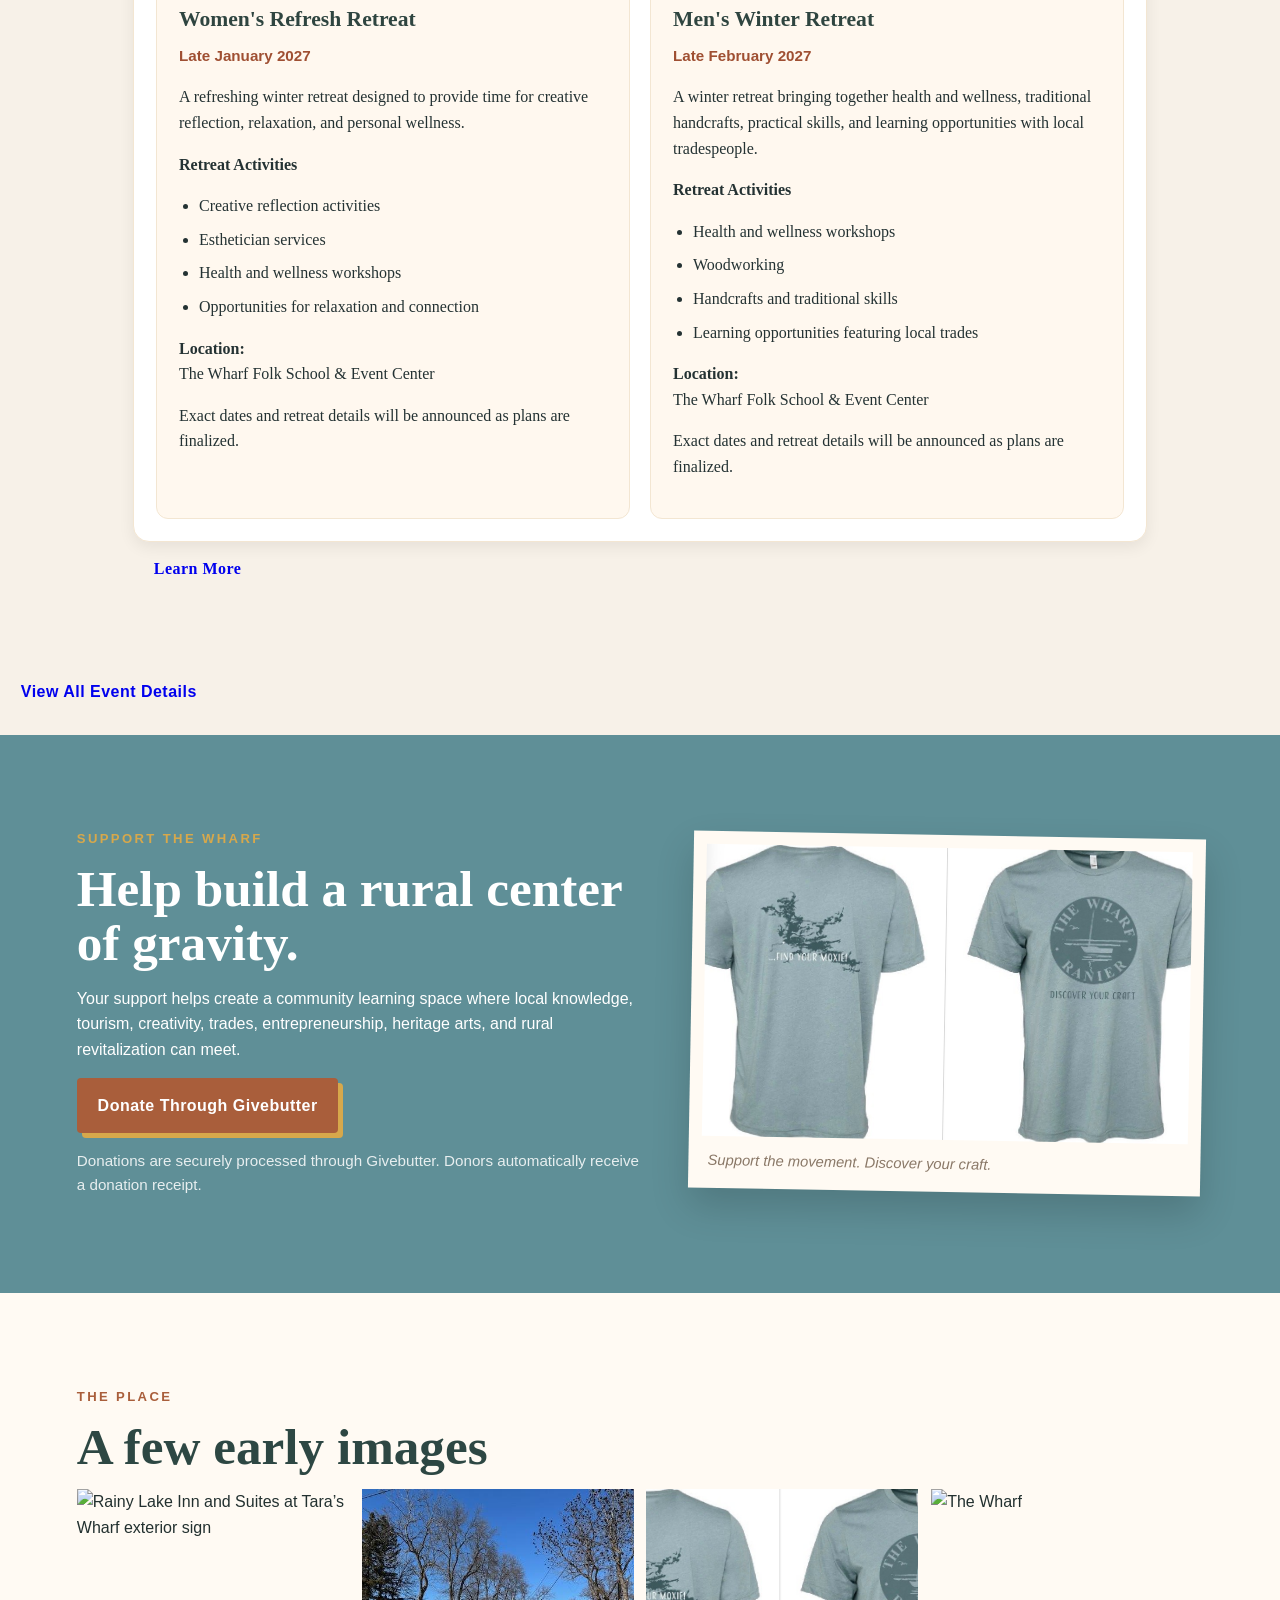
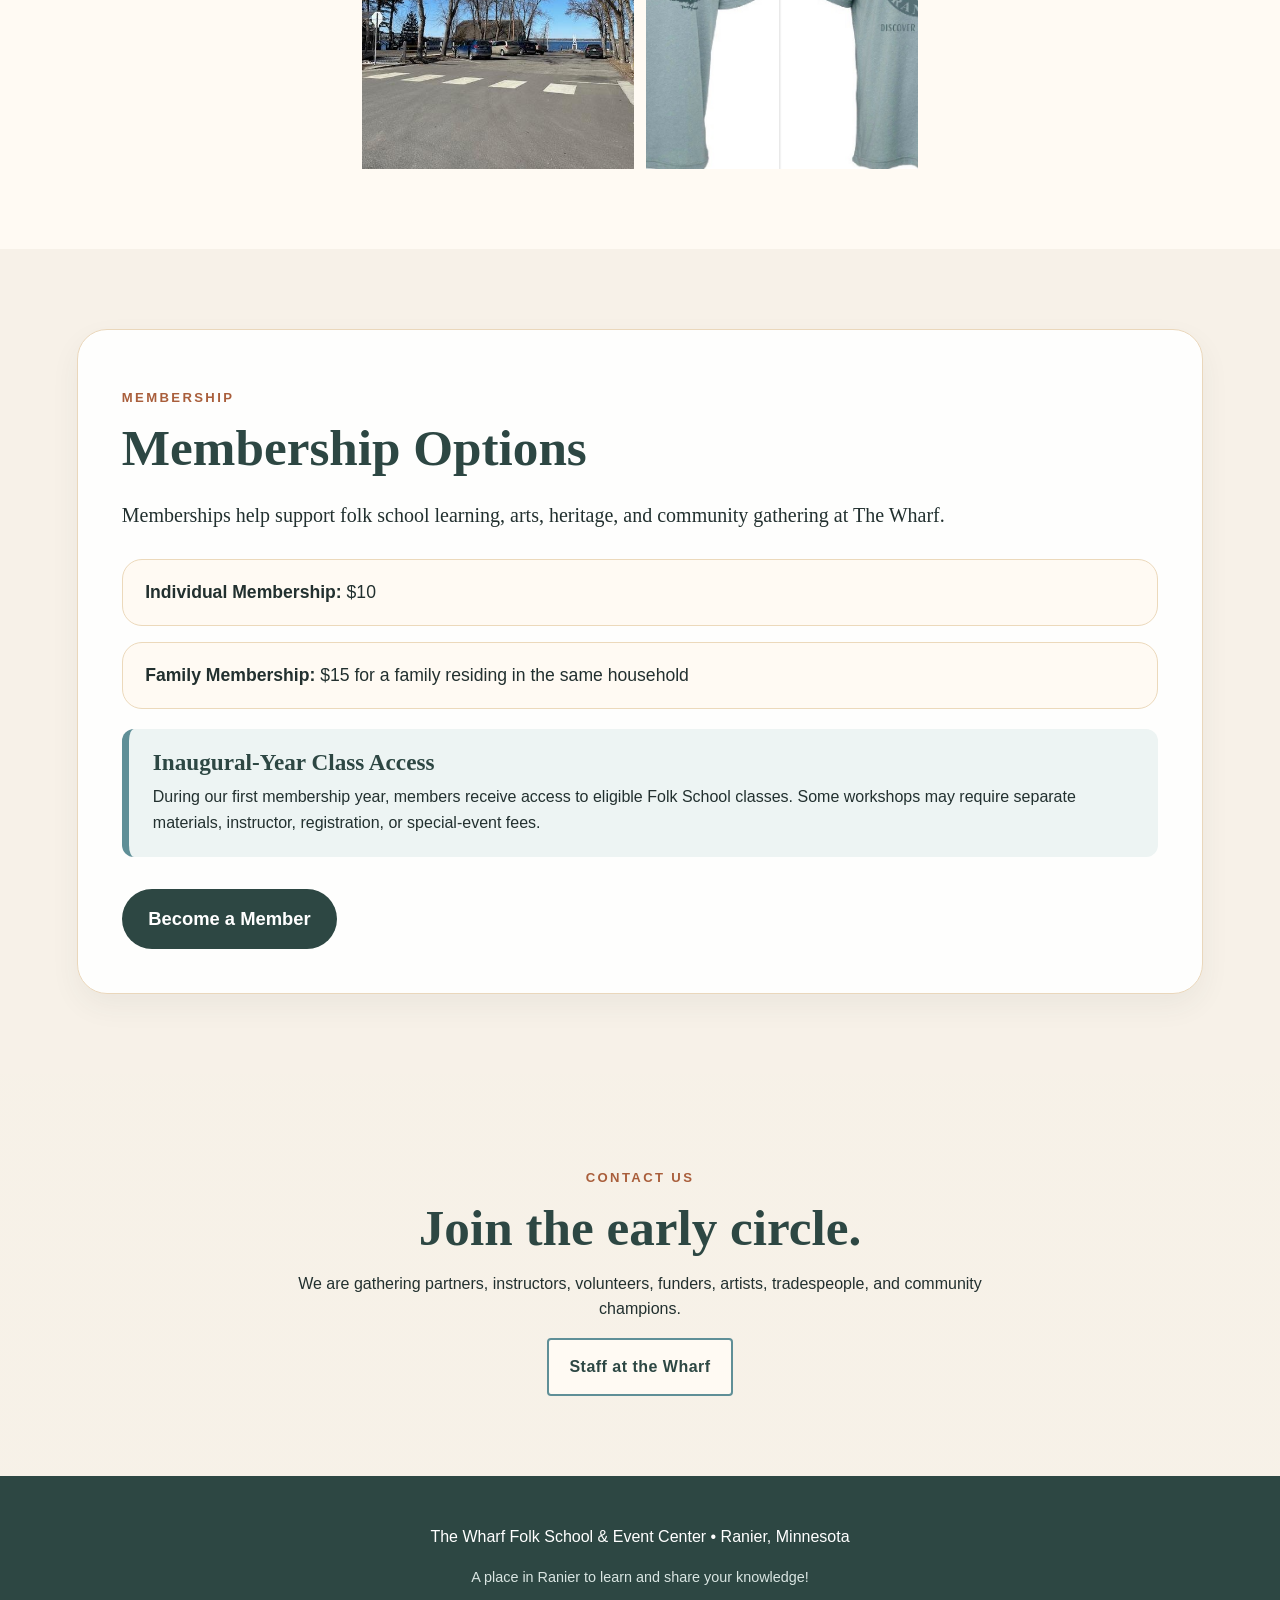
==== commit e8b238d9: "Update logo image source in index.html" ====
--- a/index.html
+++ b/index.html
@@ -9,7 +9,7 @@
 <body>
   <header class="site-header">
     <a class="brand" href="#home">
-      <img src="Folk-School-Rainy-Lake.png" alt="The Wharf Folk School." />
+      <img src="wharf_ranier.jpg" alt="The Wharf Folk School." />
       <span>Folk School</span>
     </a>
     <nav aria-label="Main navigation">
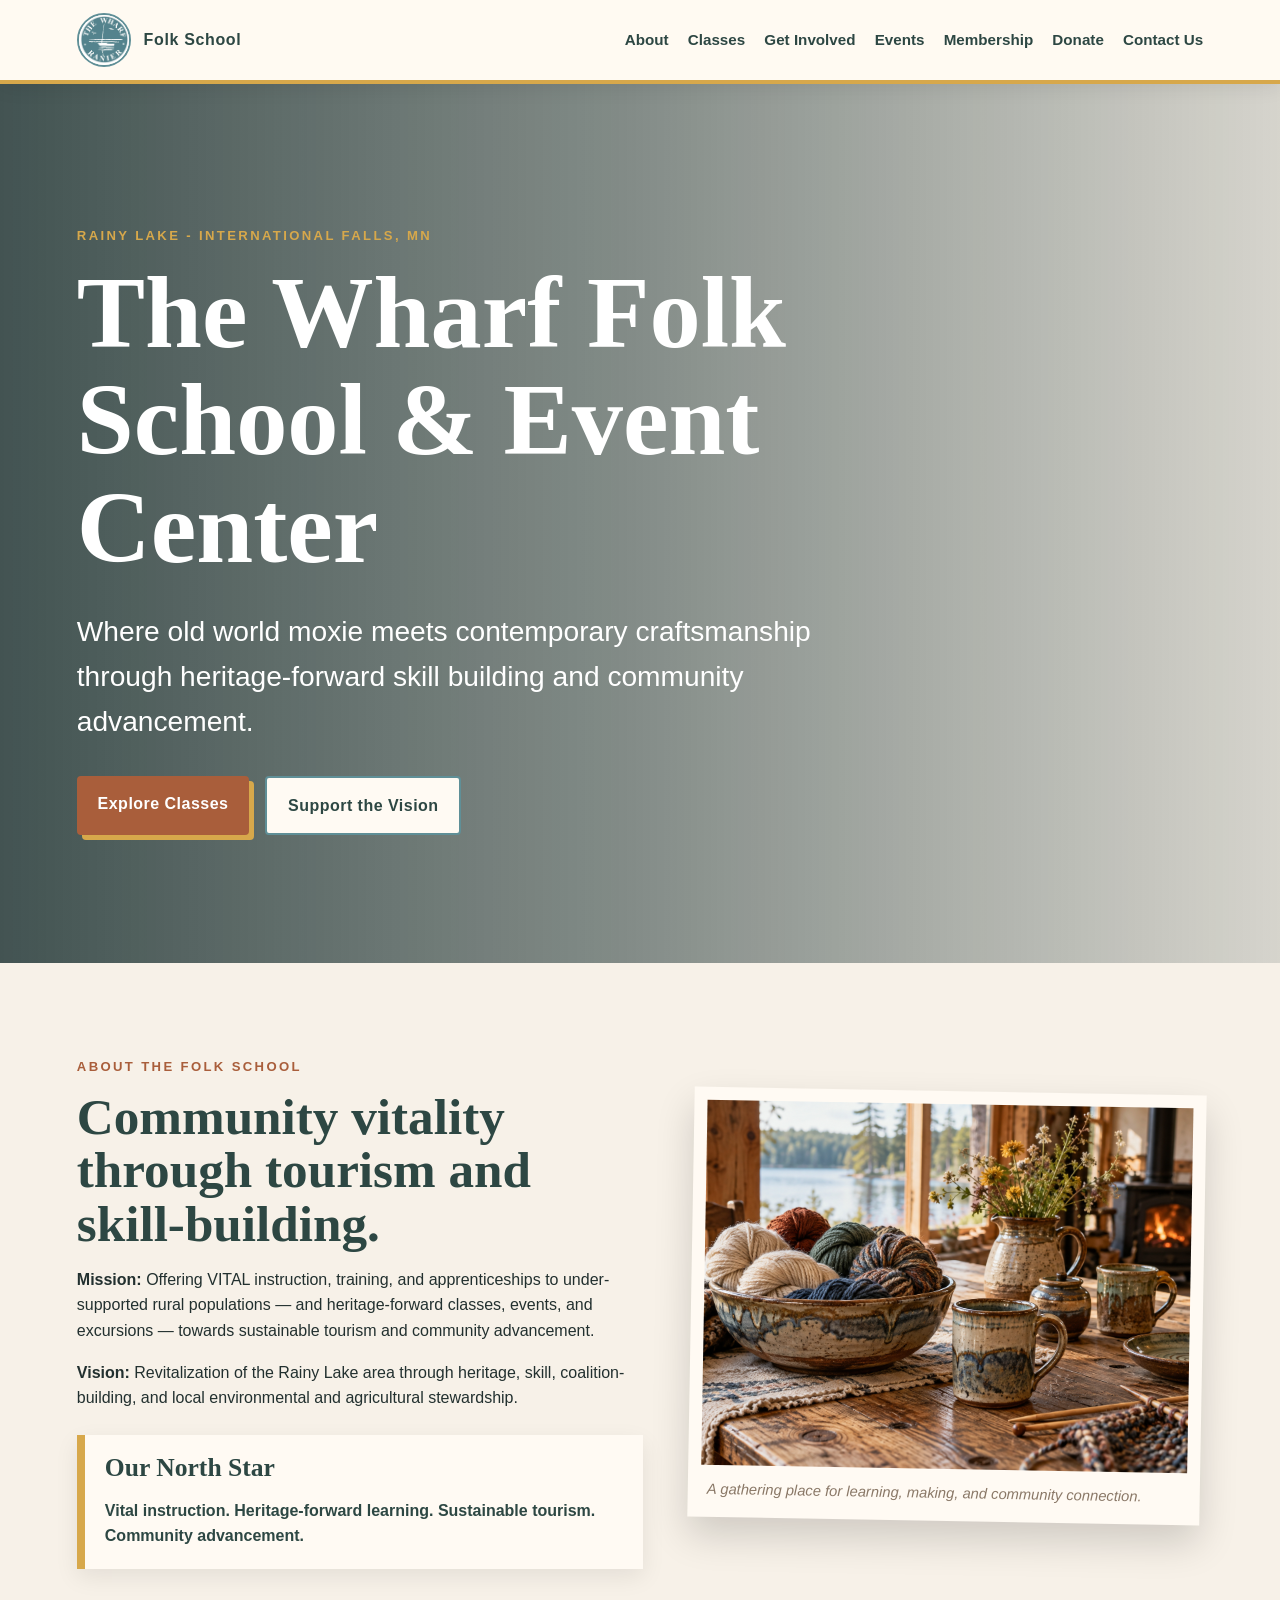
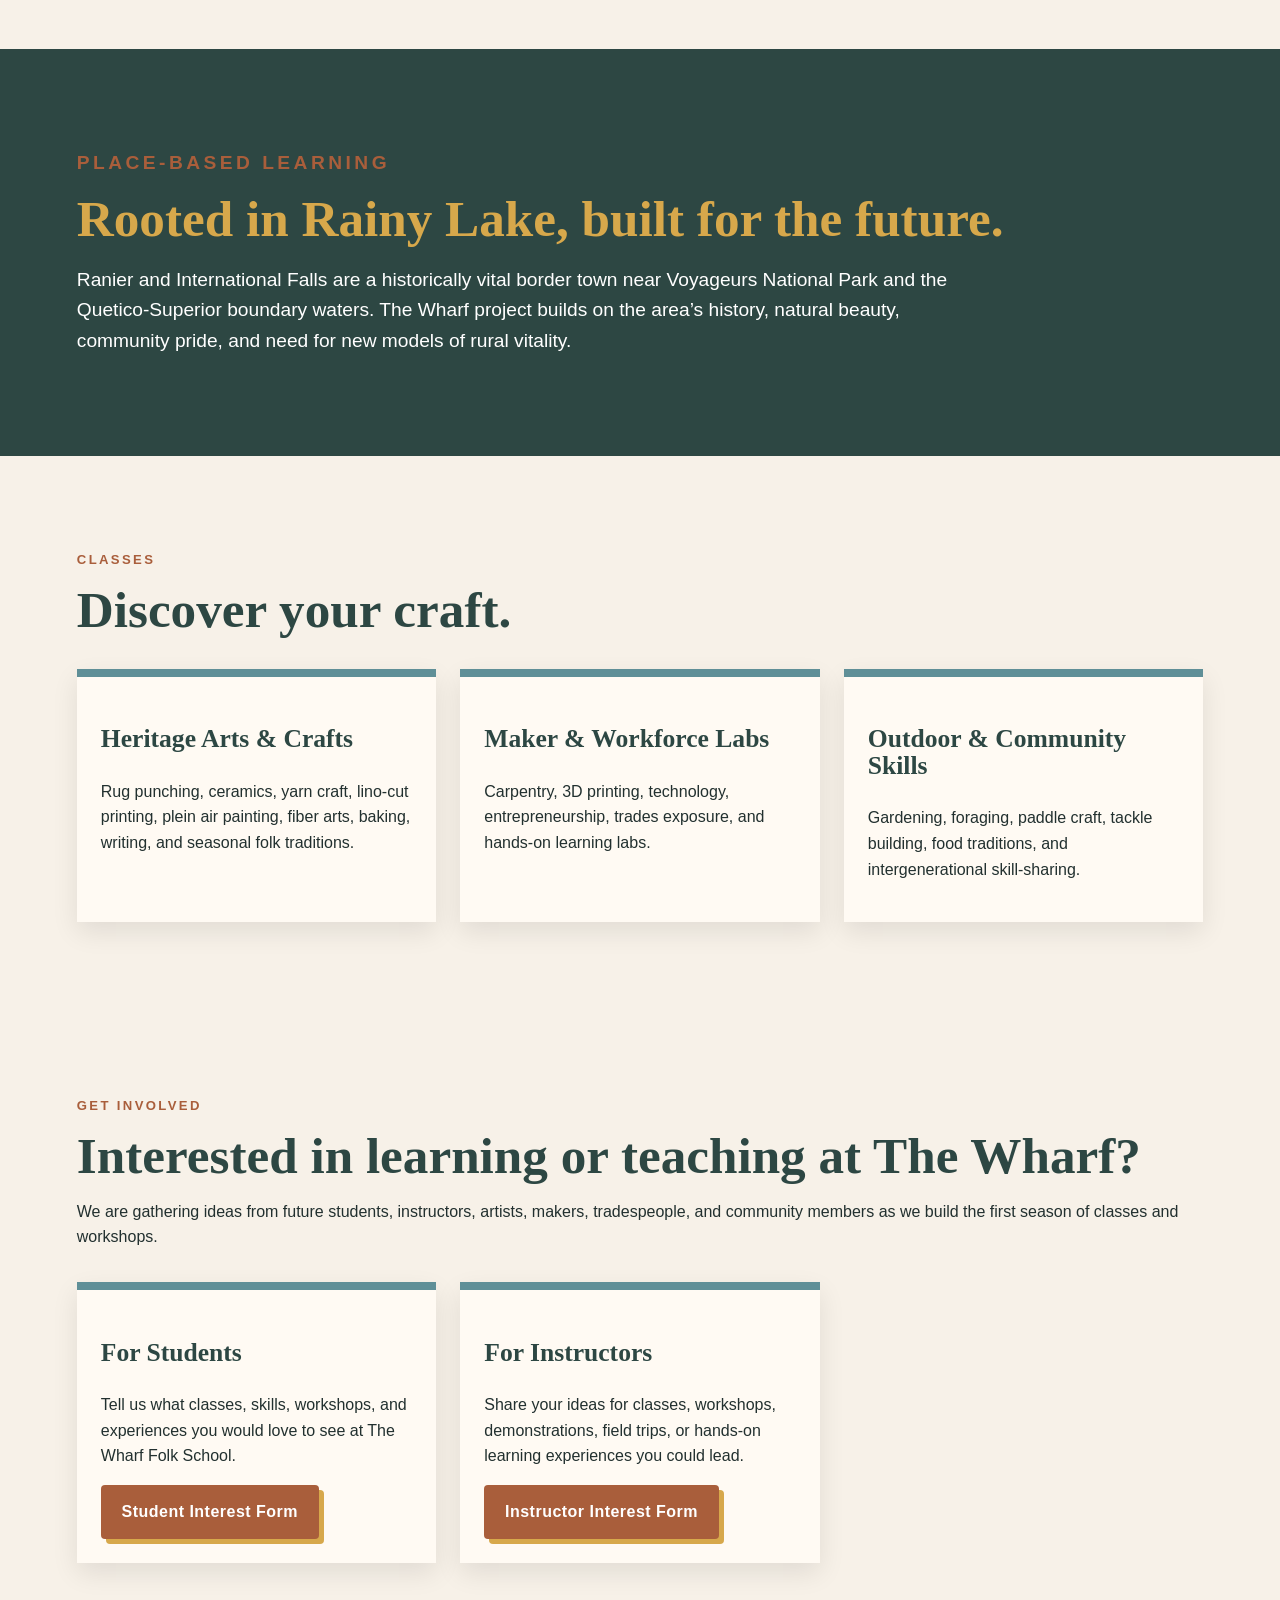
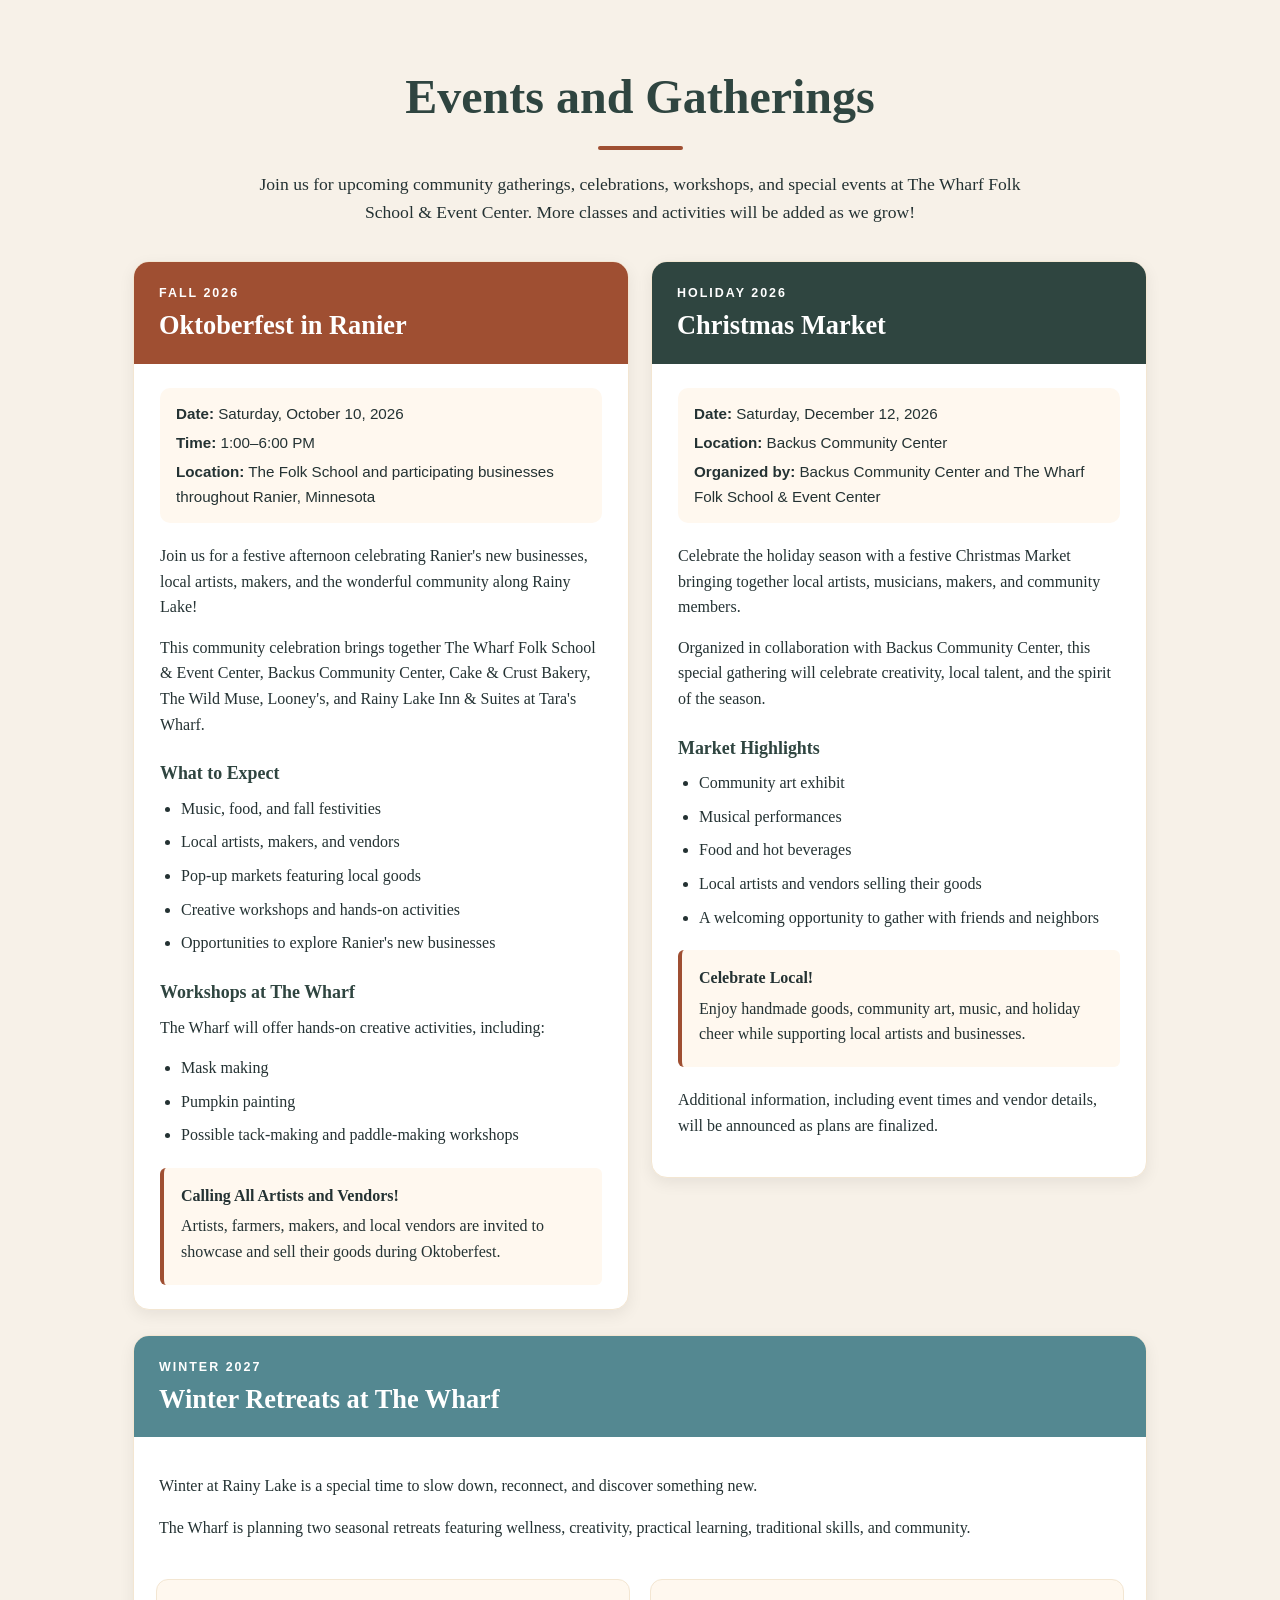
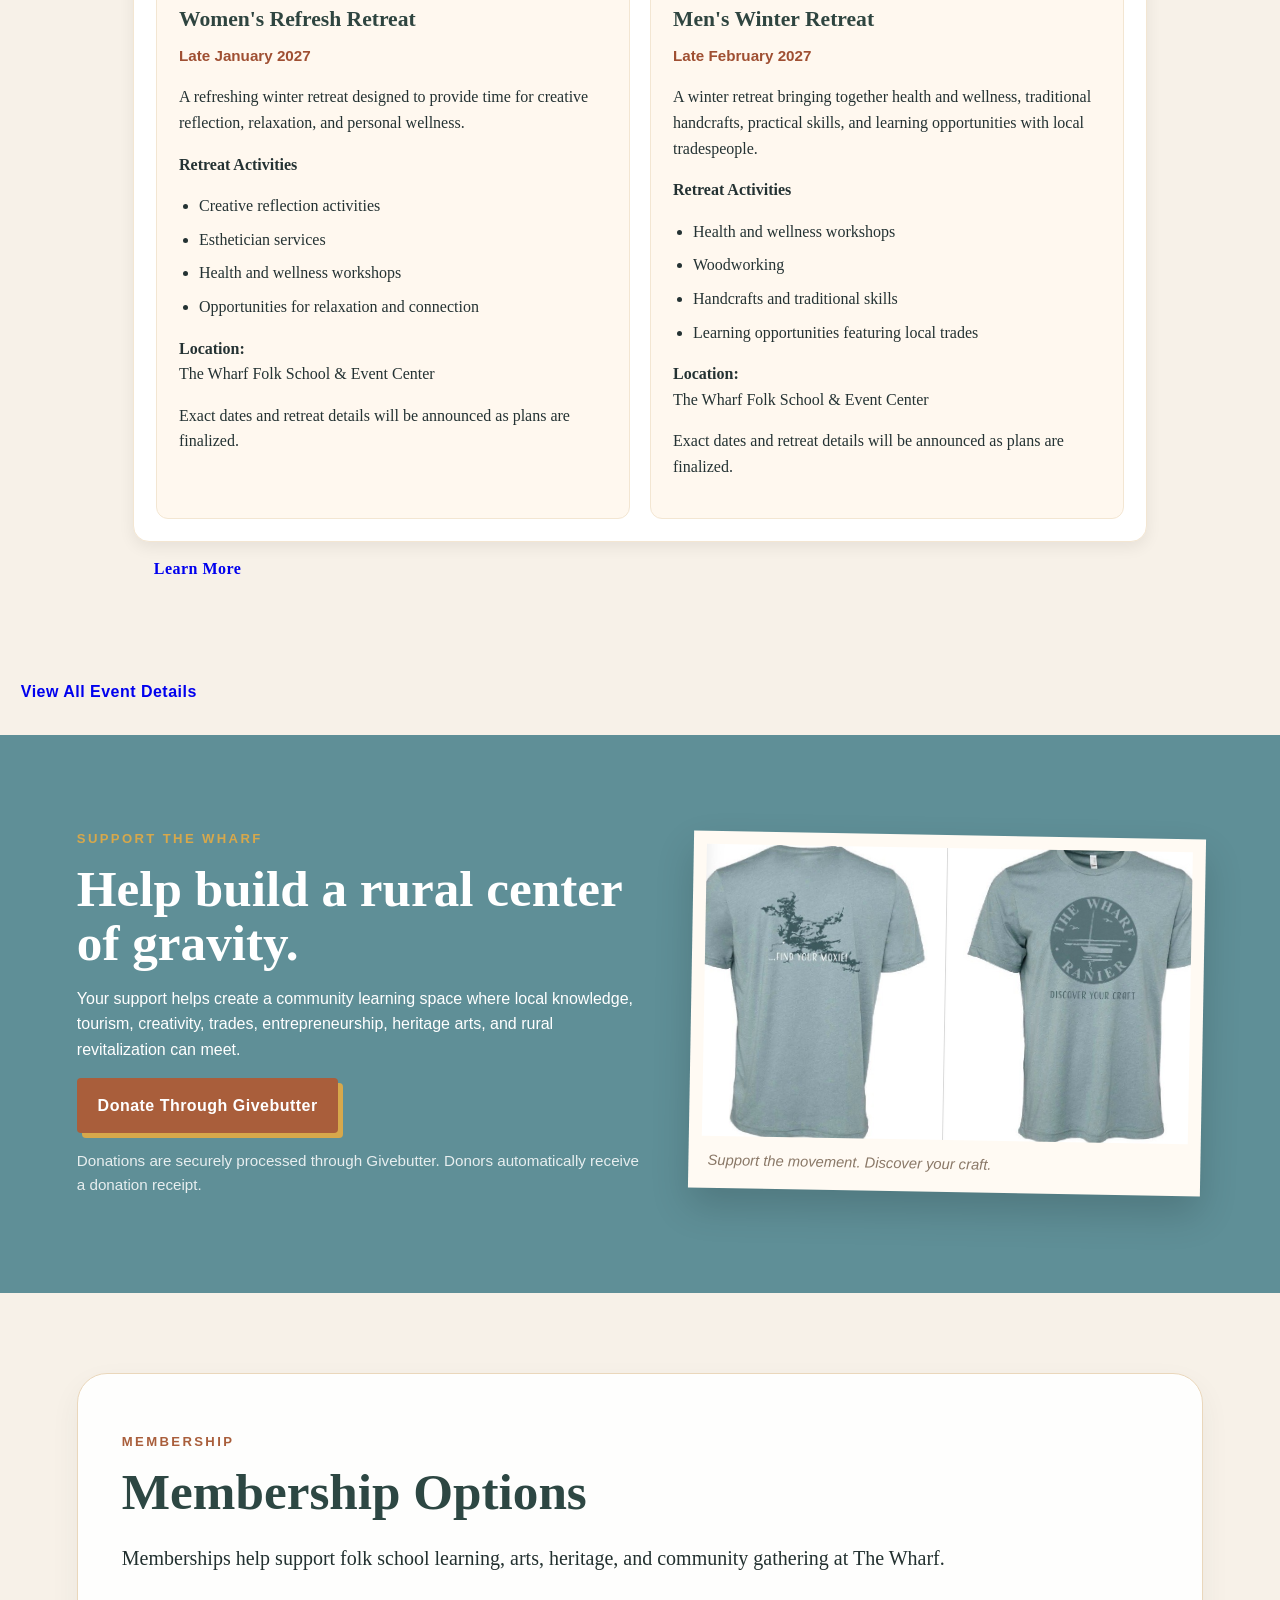
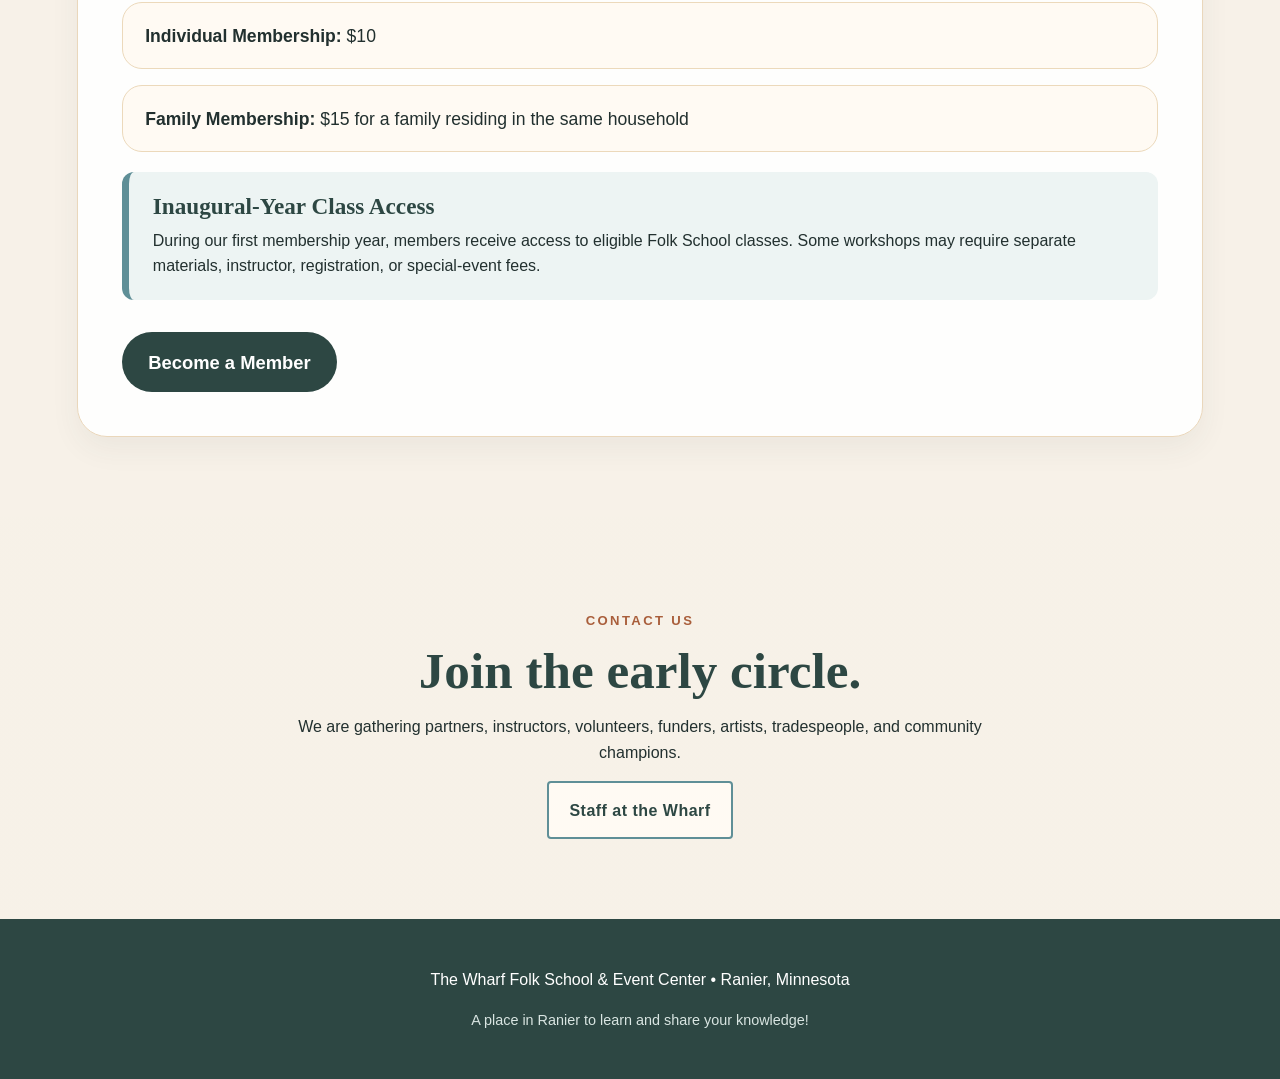
==== commit 17d4d7fe: "Remove gallery section from index.html Removed the gallery section from the index.html file." ====
--- a/index.html
+++ b/index.html
@@ -601,17 +601,6 @@
         <figcaption>Support the movement. Discover your craft.</figcaption>
       </figure>
     </section>
-
-    <section class="section gallery">
-      <p class="eyebrow">The Place</p>
-      <h2>A few early images</h2>
-      <div class="gallery-grid">
-        <img src="wharf-sign-entry.jpg" alt="Rainy Lake Inn and Suites at Tara’s Wharf exterior sign" />
-        <img src="slide-image-3.jpg" alt="The Wharf at Ranier front entrance and round sign" />
-        <img src="slide-image-2.jpg" alt="The Wharf lake view" />
-        <img src="slide-image-12.jpg" alt="The Wharf" />
-      </div>
-    </section>
 <section id="membership" class="section membership-section">
   <div class="membership-inner">
 
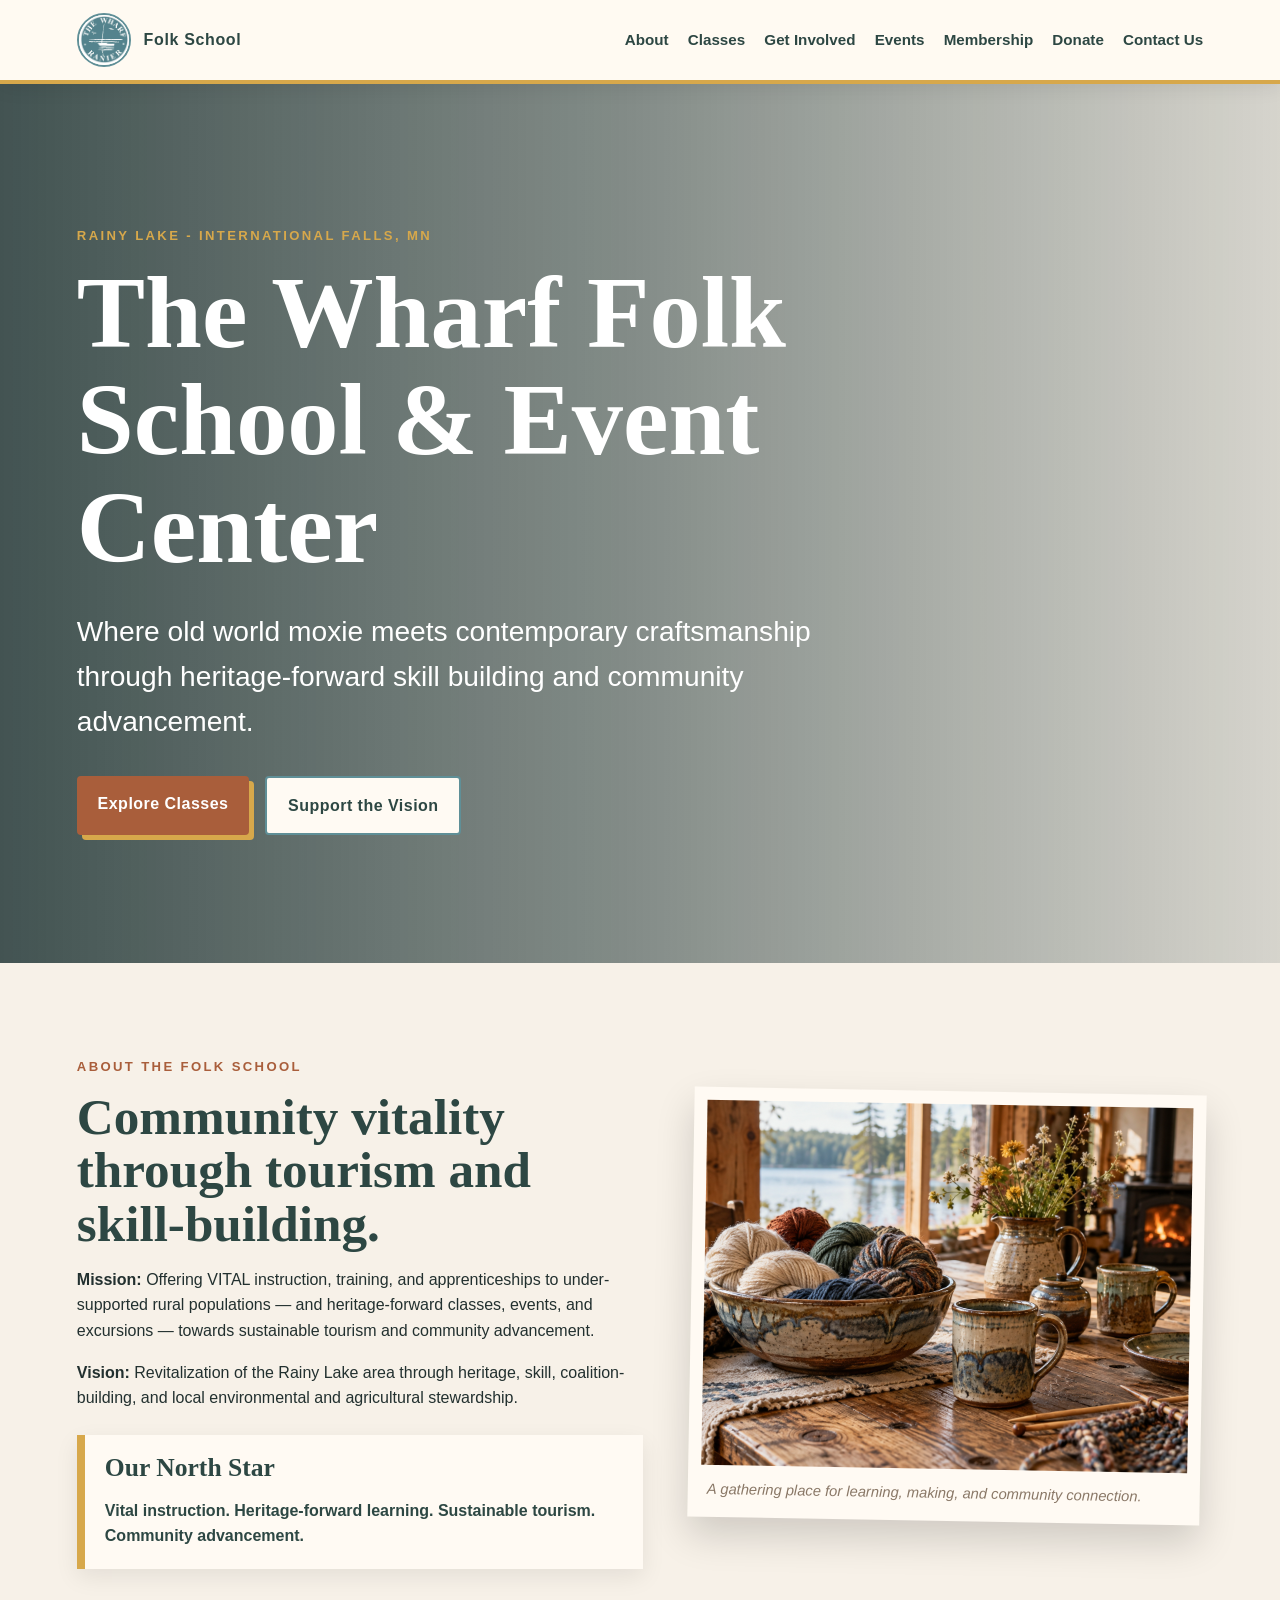
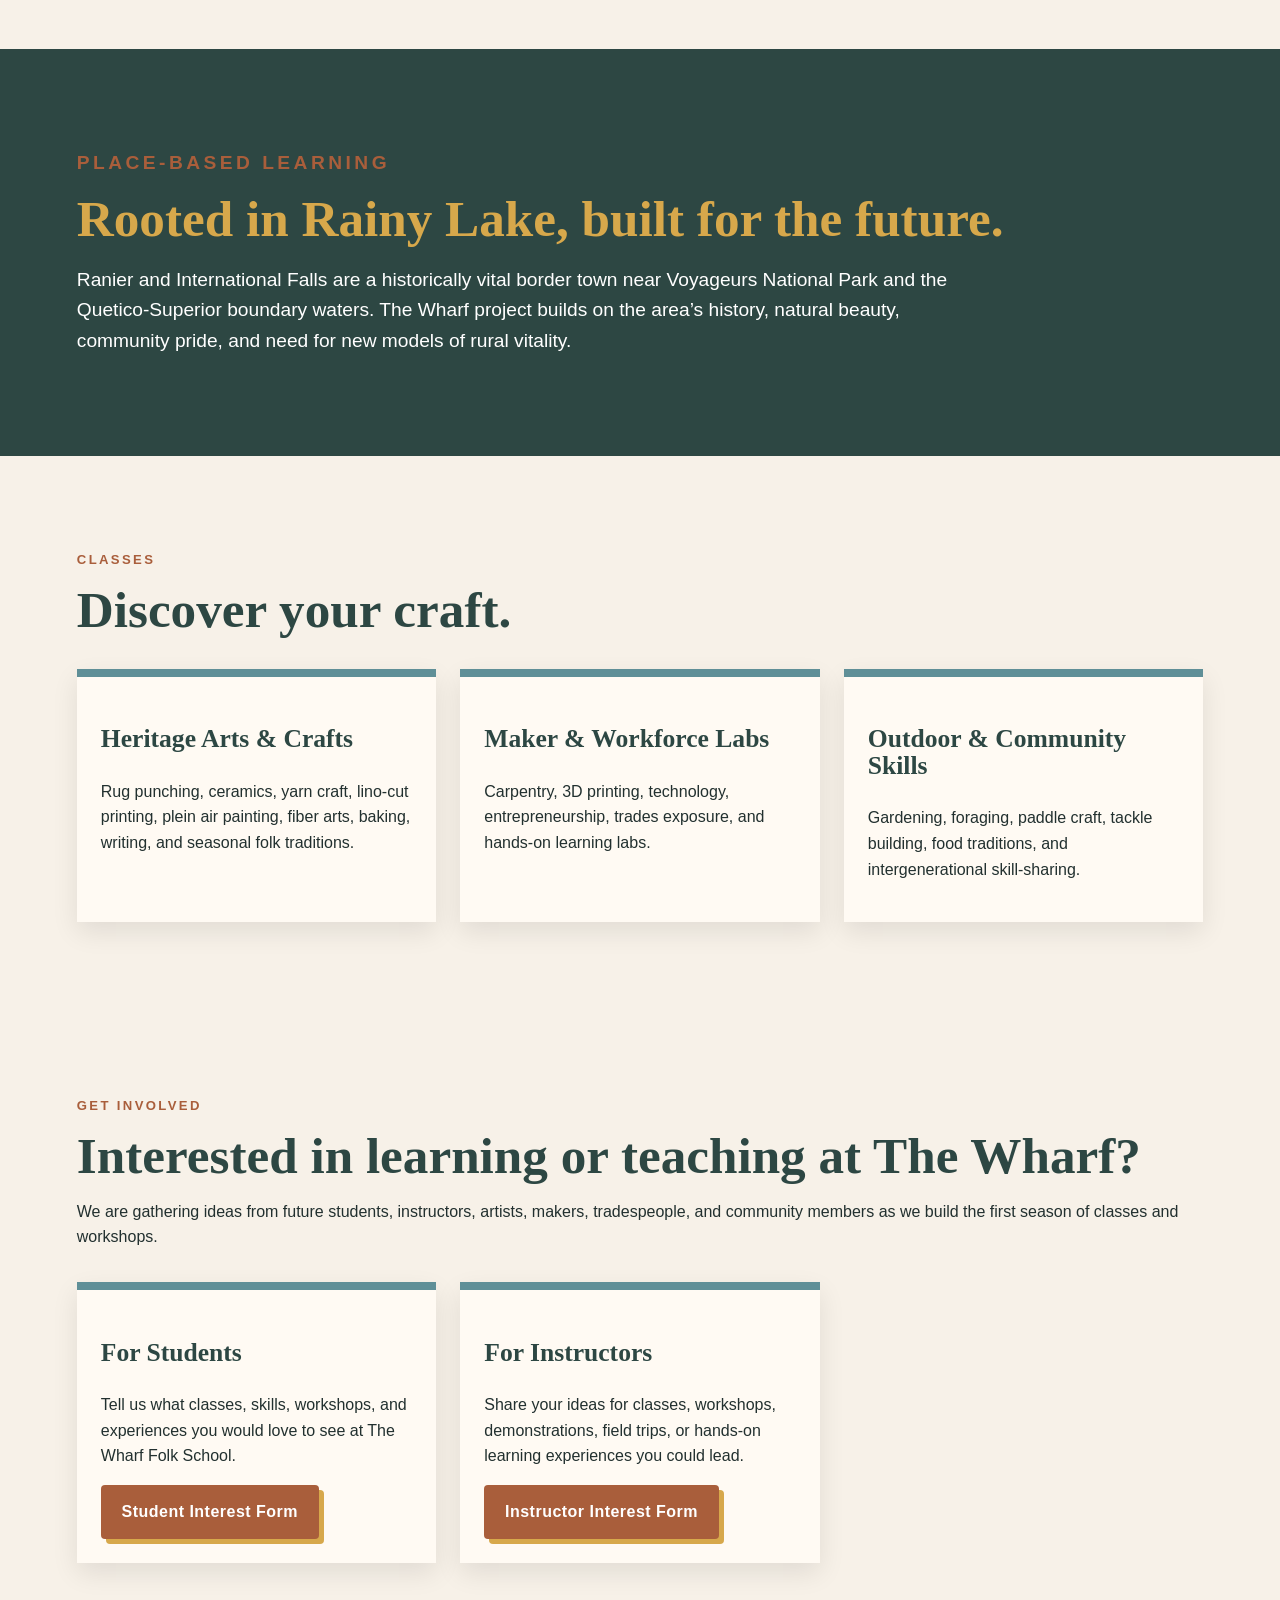
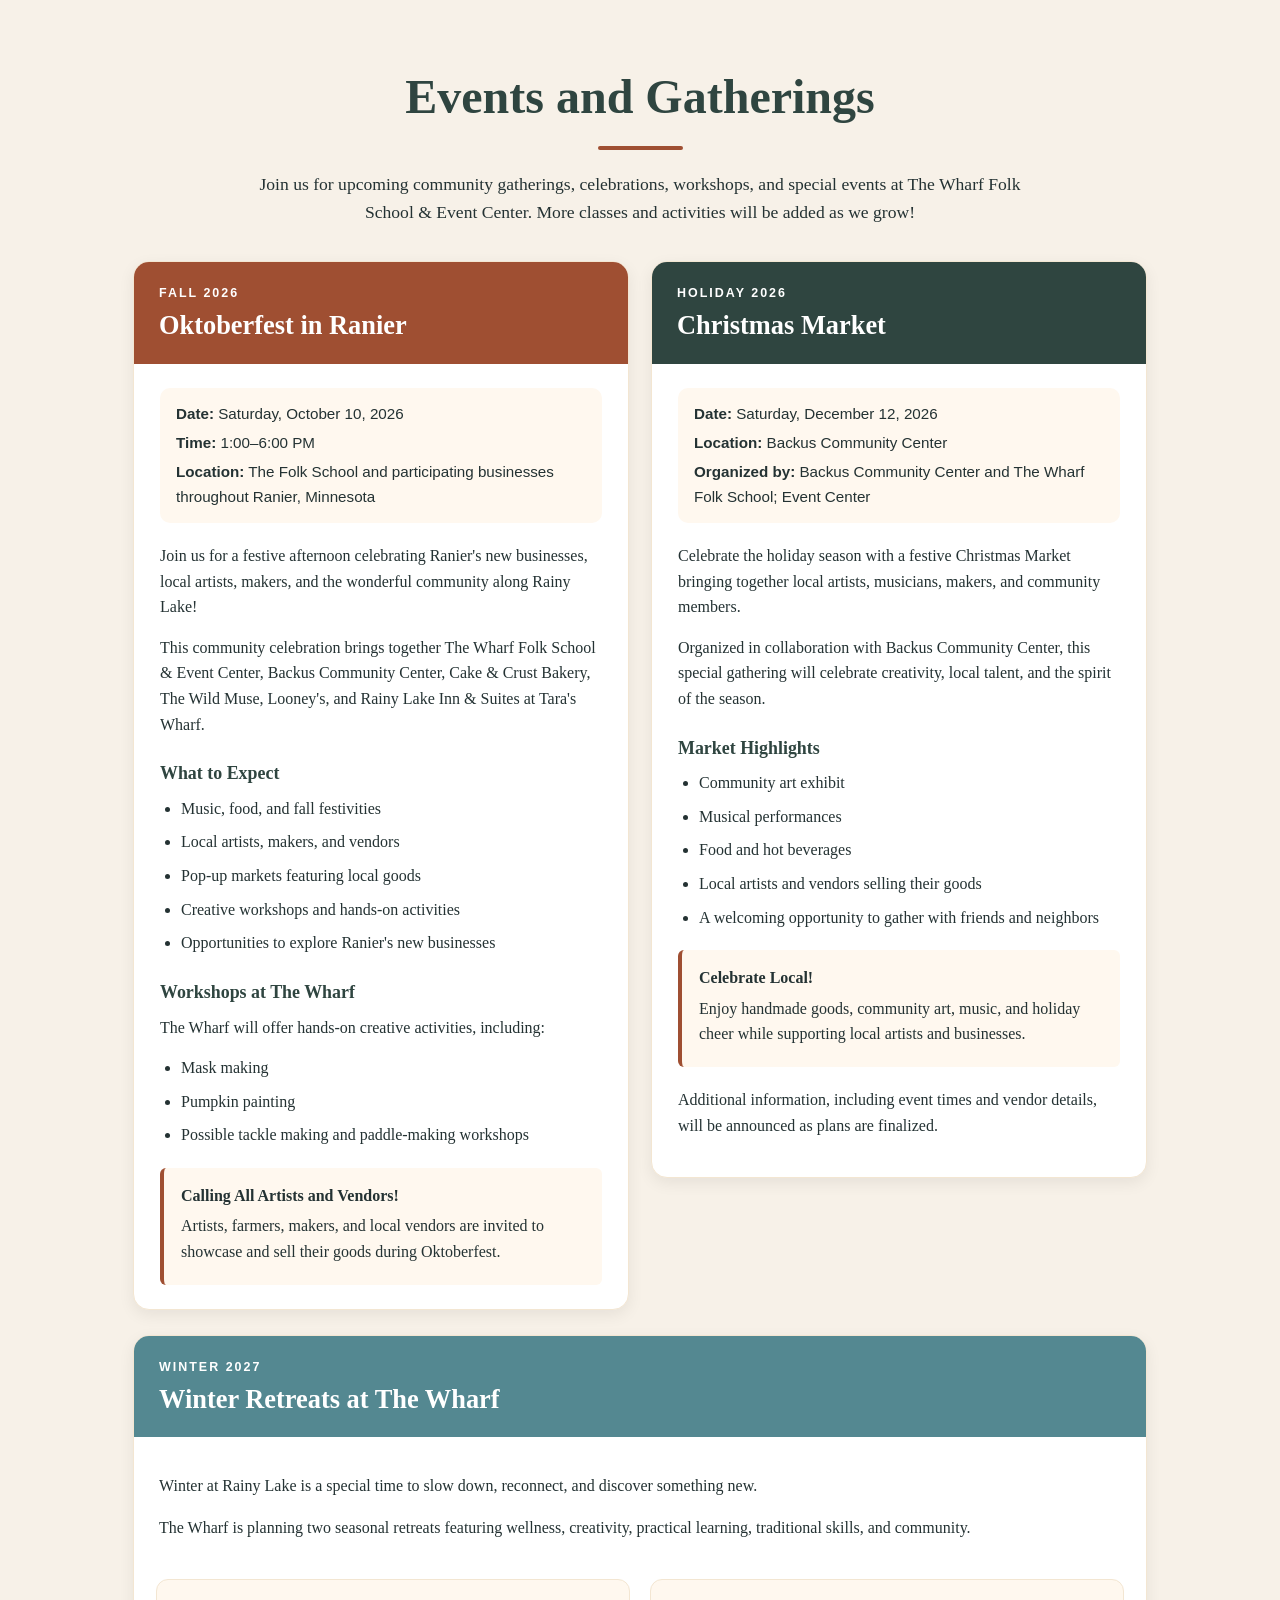
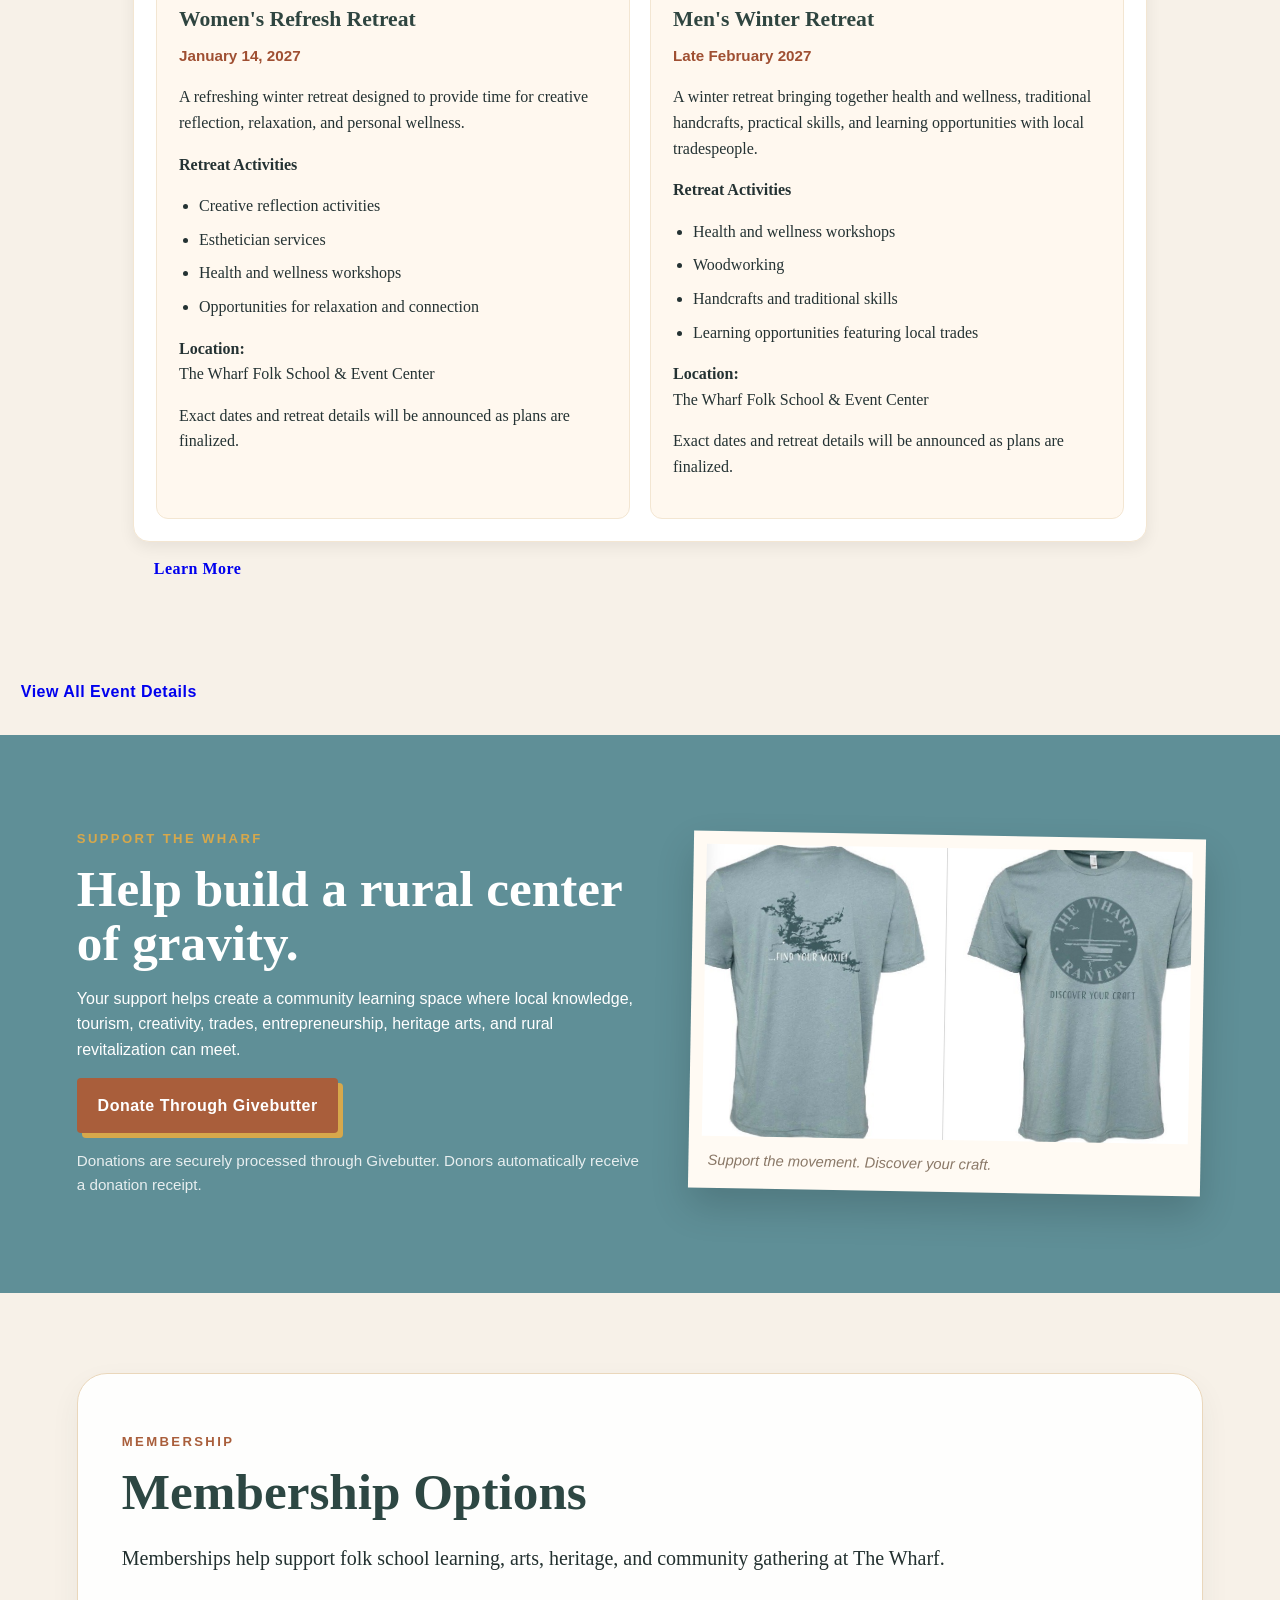
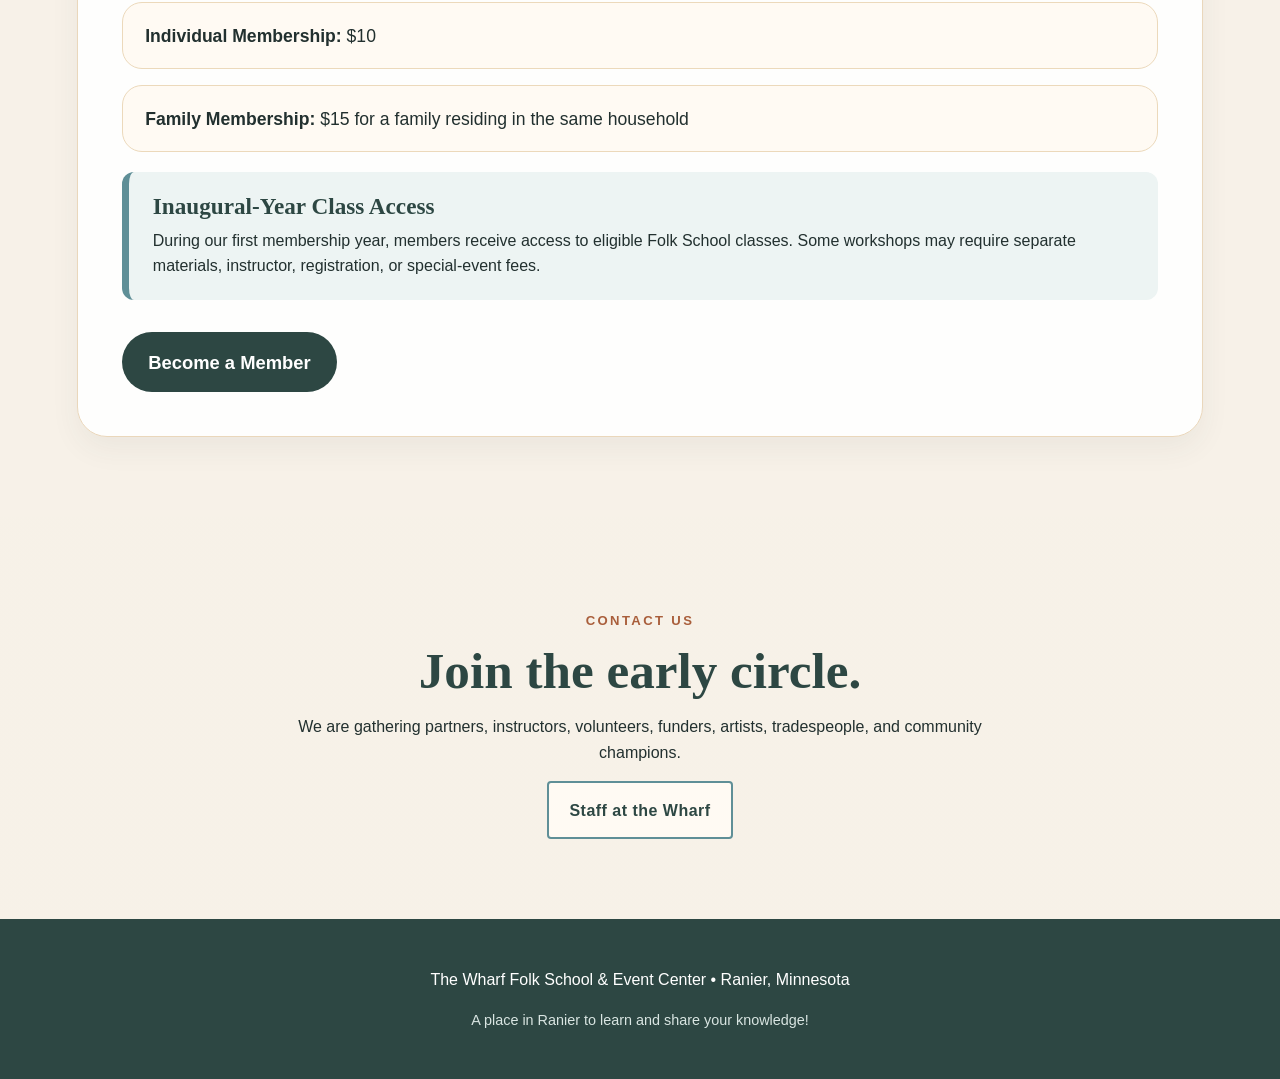
==== commit 529b8566: "Fix typos in event descriptions and dates" ====
--- a/index.html
+++ b/index.html
@@ -410,7 +410,7 @@
 <ul>
 <li>Mask making</li>
 <li>Pumpkin painting</li>
-<li>Possible tack-making and paddle-making workshops</li>
+<li>Possible tackle making and paddle-making workshops</li>
 </ul>
 <div class="event-note">
 <strong>Calling All Artists and Vendors!</strong>
@@ -431,7 +431,7 @@
 <div class="event-details">
 <p><strong>Date:</strong> Saturday, December 12, 2026</p>
 <p><strong>Location:</strong> Backus Community Center</p>
-<p><strong>Organized by:</strong> Backus Community Center and The Wharf Folk School &amp; Event Center</p>
+<p><strong>Organized by:</strong> Backus Community Center and The Wharf Folk School; Event Center</p>
 </div>
 <p>
 Celebrate the holiday season with a festive Christmas
@@ -491,7 +491,7 @@
 <div class="retreat-card">
 <h4>Women's Refresh Retreat</h4>
 <div class="retreat-date">
-Late January 2027
+January 14, 2027
 </div>
 <p>
 A refreshing winter retreat designed to provide
